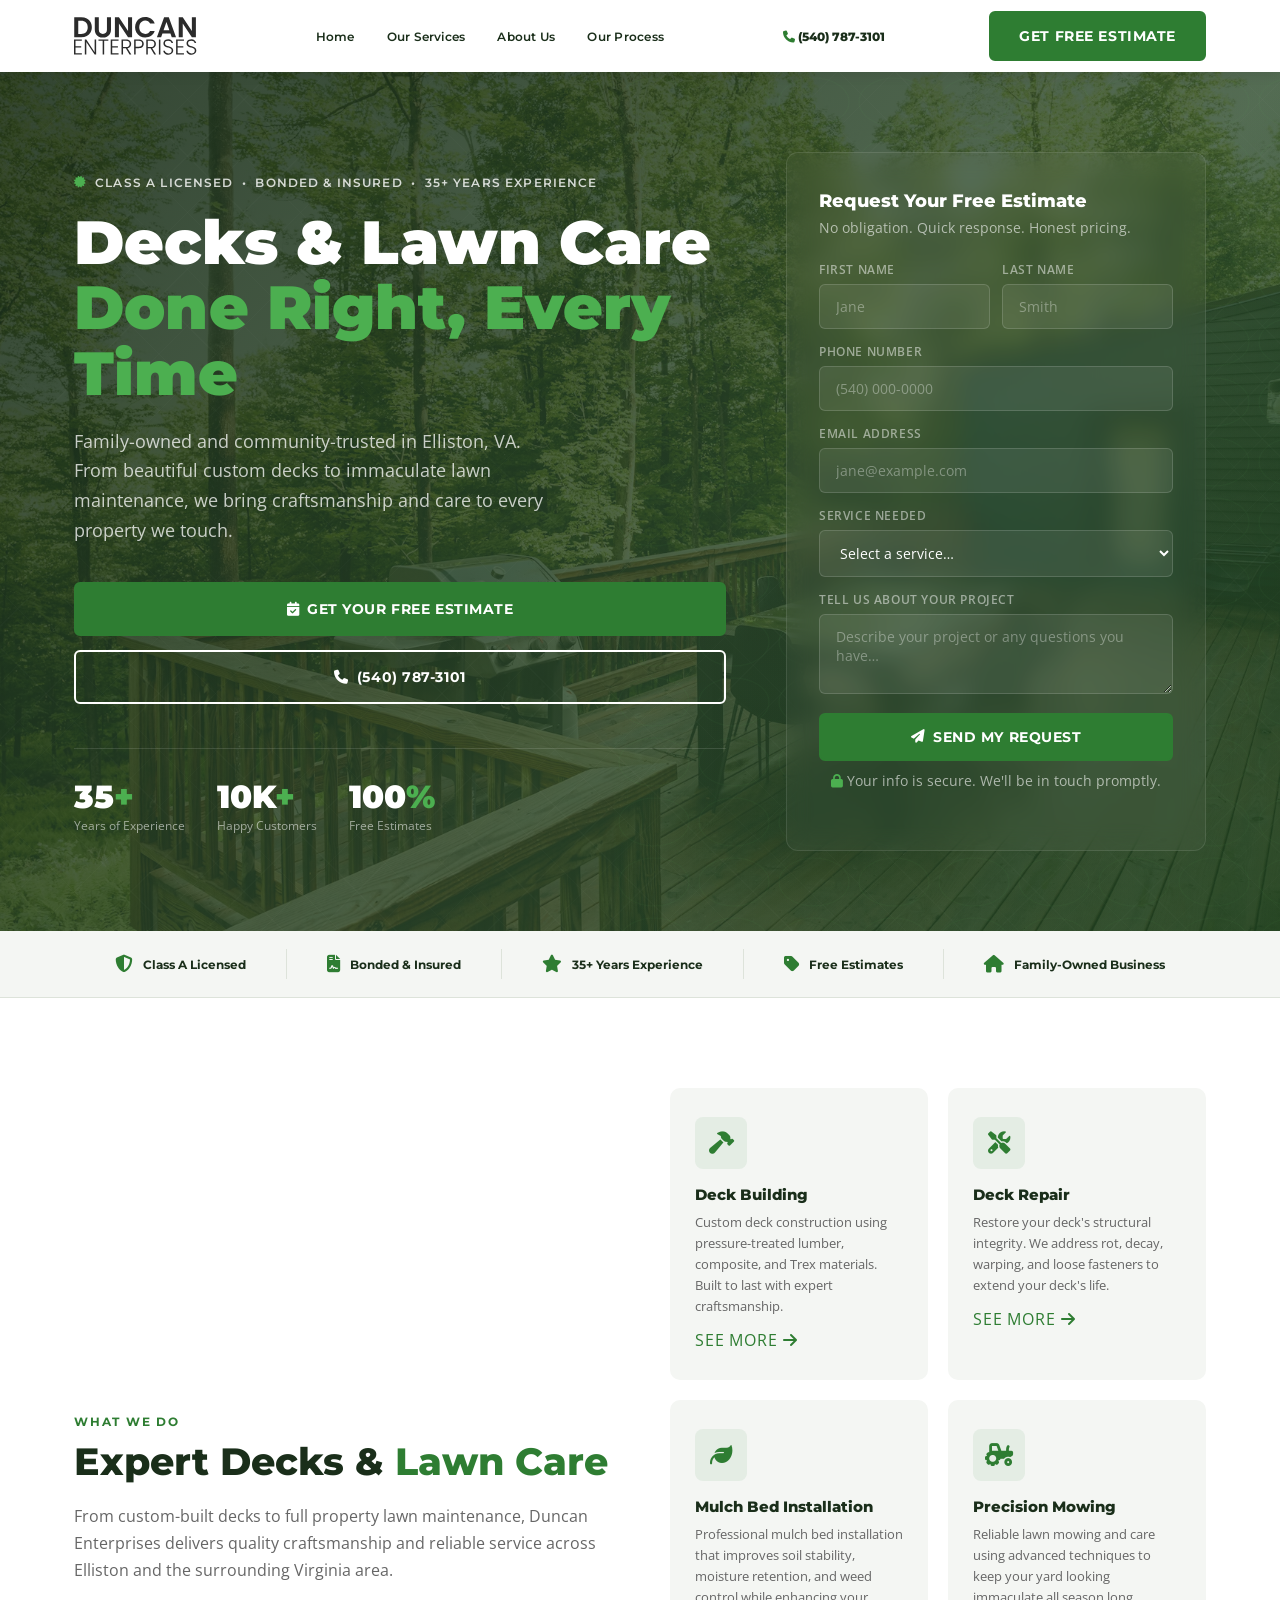
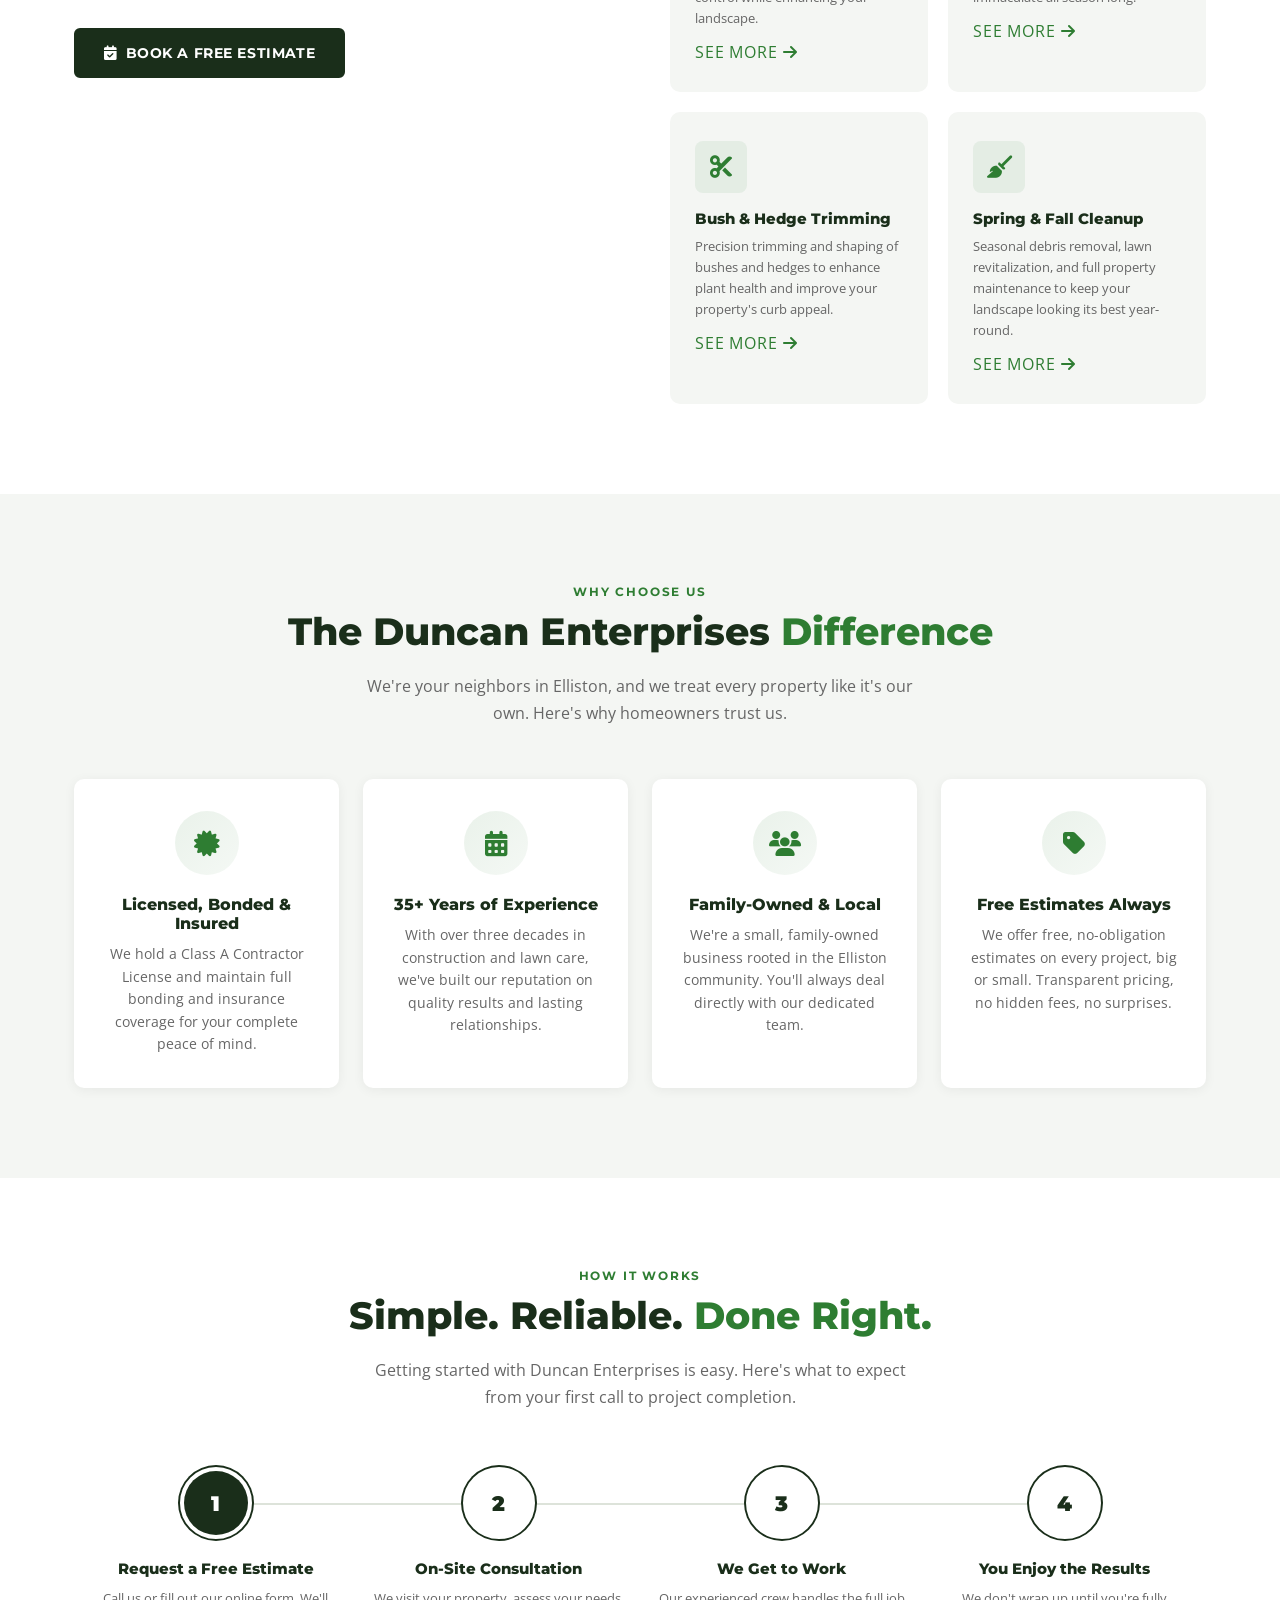
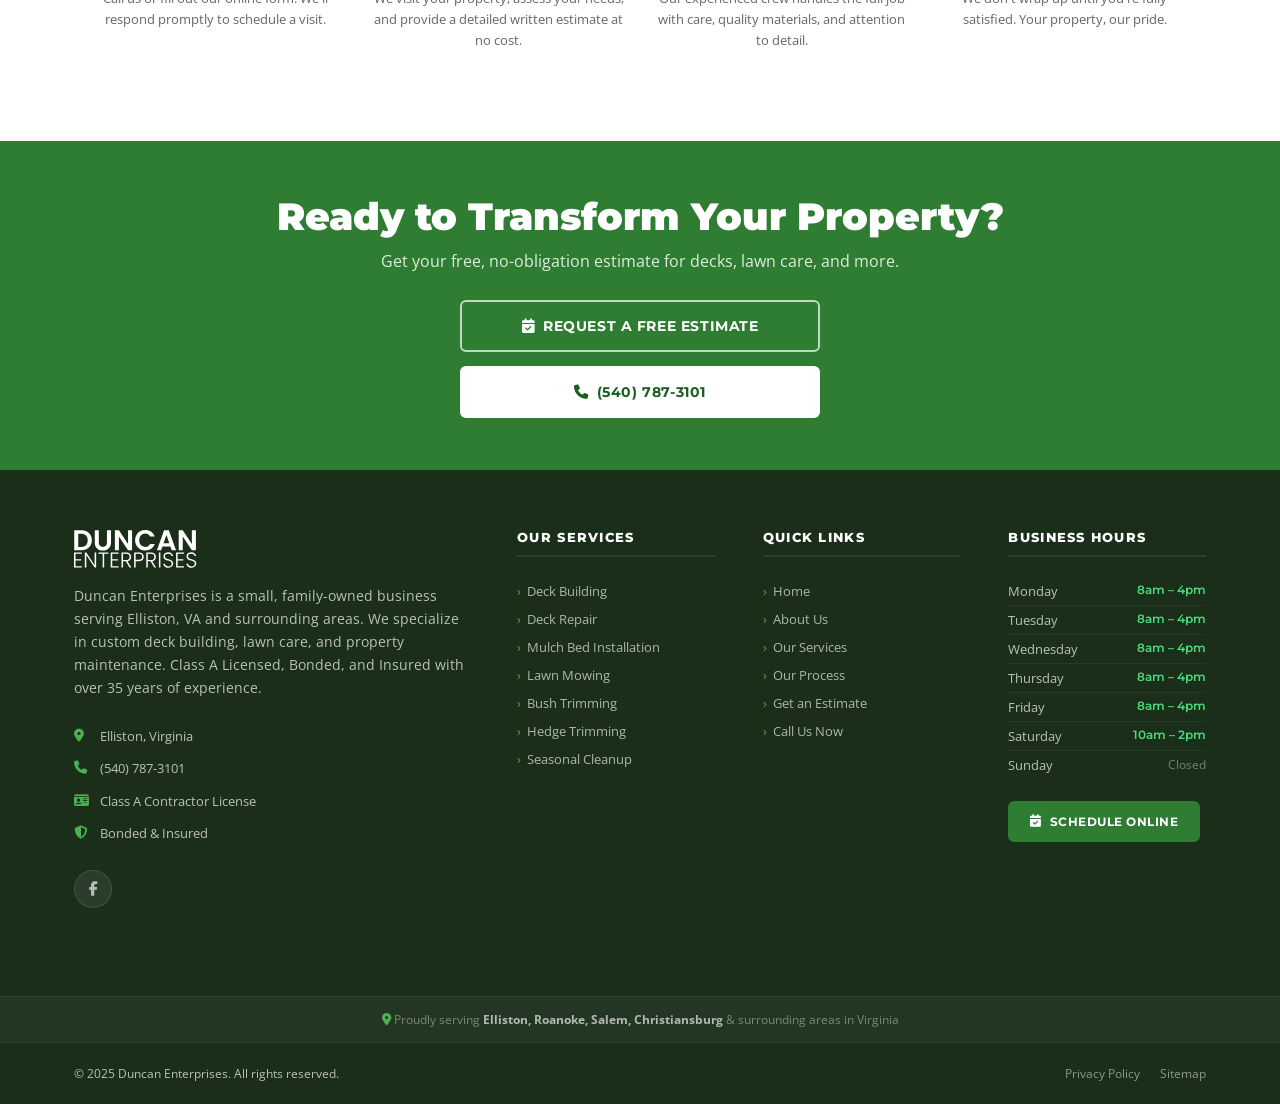
==== index.html @ 8abd6a75 "fileName" ====
<!DOCTYPE html>
<html lang="en">
<head>
  <meta charset="UTF-8" />
  <meta name="viewport" content="width=device-width, initial-scale=1.0" />
  <title>Duncan Enterprises | Decks, Lawn Care & More | Elliston, VA</title>
  <meta name="description" content="Family-owned deck building, lawn care, and property maintenance services in Elliston, VA and surrounding areas. Class A Licensed, Bonded & Insured. 35+ years experience. Free estimates." />

  <!-- Google Fonts -->
  <link rel="preconnect" href="https://fonts.googleapis.com" />
  <link rel="preconnect" href="https://fonts.gstatic.com" crossorigin />
  <link href="https://fonts.googleapis.com/css2?family=Montserrat:wght@400;500;600;700;800;900&family=Open+Sans:wght@400;500;600&display=swap" rel="stylesheet" />

  <!-- Font Awesome -->
  <link rel="stylesheet" href="https://cdnjs.cloudflare.com/ajax/libs/font-awesome/6.5.0/css/all.min.css" />

  <!-- Shared Styles -->
  <link rel="stylesheet" href="styles.css" />
</head>
<body>


<!-- ══════════════════════════════════════════════════
     NAVIGATION
══════════════════════════════════════════════════ -->
<nav class="navbar" role="navigation" aria-label="Main navigation">
  <div class="nav-inner">

    <!-- Logo -->
    <a href="#home" aria-label="Duncan Enterprises Home">
      <img src="Mason Assets/logo.svg" alt="Duncan Enterprises Logo" class="nav-logo" />
    </a>

    <!-- Desktop Links -->
    <ul class="nav-links" role="list">
      <li><a href="#home">Home</a></li>
      <li><a href="#services">Our Services</a></li>
      <li><a href="#about">About Us</a></li>

      <li><a href="#process">Our Process</a></li>
    </ul>

    <!-- Phone -->
    <span class="nav-phone"><i class="fa-solid fa-phone"></i> (540) 787-3101</span>

    <!-- CTA -->
    <div class="nav-cta">
      <a href="#contact" class="btn btn-green">Get Free Estimate</a>
    </div>

    <!-- Hamburger -->
    <button class="hamburger" id="hamburgerBtn" aria-label="Open menu" aria-expanded="false">
      <span></span><span></span><span></span>
    </button>
  </div>
</nav>

<!-- Mobile Menu -->
<div class="mobile-menu" id="mobileMenu" role="dialog" aria-modal="true" aria-label="Mobile navigation">
  <div class="mobile-menu-header">
    <span style="font-family:'Montserrat',sans-serif;font-weight:900;color:#fff;font-size:1.1rem;">Duncan Enterprises</span>
    <button class="mobile-close" id="mobileClose" aria-label="Close menu"><i class="fa-solid fa-xmark"></i></button>
  </div>
  <ul class="mobile-links">
    <li><a href="#home">Home</a></li>
    <li><a href="#services">Our Services</a></li>
    <li><a href="#about">About Us</a></li>
    <li><a href="#process">Our Process</a></li>
  </ul>
  <div class="mobile-cta">
    <a href="tel:+15407873101" class="btn btn-outline" style="justify-content:center;"><i class="fa-solid fa-phone"></i>(540) 787-3101</a>
    <a href="#contact" class="btn btn-green" style="justify-content:center;">Get Free Estimate</a>
  </div>
</div>

<!-- ══════════════════════════════════════════════════
     HERO
══════════════════════════════════════════════════ -->
<section class="hero" id="home" aria-labelledby="hero-heading">
  <div class="hero-bg-pattern"></div>
  <div class="hero-accent"></div>

  <div class="hero-content">
    <!-- Left: Copy -->
    <div>
      <div class="hero-badge">
        <i class="fa-solid fa-certificate"></i>
        Class A Licensed &nbsp;•&nbsp; Bonded &amp; Insured &nbsp;•&nbsp; 35+ Years Experience
      </div>
      <h1 id="hero-heading">
        Decks &amp; Lawn Care
        <span>Done Right, Every Time</span>
      </h1>
      <p class="hero-sub">
        Family-owned and community-trusted in Elliston, VA. From beautiful custom decks to immaculate lawn maintenance, we bring craftsmanship and care to every property we touch.
      </p>
      <div class="hero-btns">
        <a href="#contact" class="btn btn-green" style="font-size:0.88rem;padding:16px 30px;flex:1;justify-content:center;">
          <i class="fa-solid fa-calendar-check"></i>
          Get Your Free Estimate
        </a>
        <a href="tel:+15407873101" class="btn btn-outline" style="font-size:0.88rem;padding:16px 30px;flex:1;justify-content:center;">
          <i class="fa-solid fa-phone"></i>
          (540) 787-3101
        </a>
      </div>
      <div class="hero-stats">
        <div>
          <div class="hero-stat-num">35<span>+</span></div>
          <div class="hero-stat-label">Years of Experience</div>
        </div>
        <div>
          <div class="hero-stat-num">10K<span>+</span></div>
          <div class="hero-stat-label">Happy Customers</div>
        </div>
        <div>
          <div class="hero-stat-num">100<span>%</span></div>
          <div class="hero-stat-label">Free Estimates</div>
        </div>
      </div>
    </div>

    <!-- Right: Quick Contact Form -->
    <div class="hero-card" id="contact">
      <h3>Request Your Free Estimate</h3>
      <p>No obligation. Quick response. Honest pricing.</p>
      <form action="#" method="post" novalidate>
        <div class="form-row">
          <div class="form-group">
            <label for="first-name">First Name</label>
            <input type="text" id="first-name" name="first_name" placeholder="Jane" autocomplete="given-name" required />
          </div>
          <div class="form-group">
            <label for="last-name">Last Name</label>
            <input type="text" id="last-name" name="last_name" placeholder="Smith" autocomplete="family-name" required />
          </div>
        </div>
        <div class="form-group">
          <label for="phone">Phone Number</label>
          <input type="tel" id="phone" name="phone" placeholder="(540) 000-0000" autocomplete="tel" required />
        </div>
        <div class="form-group">
          <label for="email">Email Address</label>
          <input type="email" id="email" name="email" placeholder="jane@example.com" autocomplete="email" />
        </div>
        <div class="form-group">
          <label for="service">Service Needed</label>
          <select id="service" name="service">
            <option value="">Select a service…</option>
            <option>Deck Building</option>
            <option>Deck Repair</option>
            <option>Mulch Bed Installation</option>
            <option>Lawn Mowing</option>
            <option>Bush &amp; Hedge Trimming</option>
            <option>Spring / Fall Cleanup</option>
            <option>Multiple Services</option>
          </select>
        </div>
        <div class="form-group">
          <label for="message">Tell Us About Your Project</label>
          <textarea id="message" name="message" placeholder="Describe your project or any questions you have…"></textarea>
        </div>
        <button type="submit" class="btn btn-green" style="width:100%;justify-content:center;">
          <i class="fa-solid fa-paper-plane"></i>Send My Request
        </button>
        <p class="form-note"><i class="fa-solid fa-lock"></i> Your info is secure. We'll be in touch promptly.</p>
      </form>
    </div>
  </div>
</section>


<!-- ══════════════════════════════════════════════════
     TRUST BAR
══════════════════════════════════════════════════ -->
<div class="trust-bar">
  <div class="container">
    <div class="trust-item"><i class="fa-solid fa-shield-halved"></i> Class A Licensed</div>
    <div class="trust-divider"></div>
    <div class="trust-item"><i class="fa-solid fa-file-contract"></i> Bonded &amp; Insured</div>
    <div class="trust-divider"></div>
    <div class="trust-item"><i class="fa-solid fa-star"></i> 35+ Years Experience</div>
    <div class="trust-divider"></div>
    <div class="trust-item"><i class="fa-solid fa-tag"></i> Free Estimates</div>
    <div class="trust-divider"></div>
    <div class="trust-item"><i class="fa-solid fa-house"></i> Family-Owned Business</div>
  </div>
</div>


<!-- ══════════════════════════════════════════════════
     SERVICES
══════════════════════════════════════════════════ -->
<section class="services" id="services" aria-labelledby="services-heading">
  <div class="container">
    <div>
      <p class="section-label">What We Do</p>
      <h2 class="section-title" id="services-heading">Expert Decks &amp; <span>Lawn Care</span></h2>
      <p class="section-sub">From custom-built decks to full property lawn maintenance, Duncan Enterprises delivers quality craftsmanship and reliable service across Elliston and the surrounding Virginia area.</p>
      <br/><br/>
      <a href="#contact" class="btn btn-navy"><i class="fa-solid fa-calendar-check"></i>Book a Free Estimate</a>
    </div>
    <div class="services-grid" id="decks">

      <div class="service-card">
        <div class="service-icon"><i class="fa-solid fa-hammer"></i></div>
        <h4>Deck Building</h4>
        <p>Custom deck construction using pressure-treated lumber, composite, and Trex materials. Built to last with expert craftsmanship.</p>
        <button class="learn-more" data-modal="modal-deck-building">See More <i class="fa-solid fa-arrow-right"></i></button>
      </div>

      <div class="service-card">
        <div class="service-icon"><i class="fa-solid fa-screwdriver-wrench"></i></div>
        <h4>Deck Repair</h4>
        <p>Restore your deck's structural integrity. We address rot, decay, warping, and loose fasteners to extend your deck's life.</p>
        <button class="learn-more" data-modal="modal-deck-repair">See More <i class="fa-solid fa-arrow-right"></i></button>
      </div>

      <div class="service-card" id="lawn">
        <div class="service-icon"><i class="fa-solid fa-leaf"></i></div>
        <h4>Mulch Bed Installation</h4>
        <p>Professional mulch bed installation that improves soil stability, moisture retention, and weed control while enhancing your landscape.</p>
        <button class="learn-more" data-modal="modal-mulch-bed">See More <i class="fa-solid fa-arrow-right"></i></button>
      </div>

      <div class="service-card">
        <div class="service-icon"><i class="fa-solid fa-tractor"></i></div>
        <h4>Precision Mowing</h4>
        <p>Reliable lawn mowing and care using advanced techniques to keep your yard looking immaculate all season long.</p>
        <button class="learn-more" data-modal="modal-mowing">See More <i class="fa-solid fa-arrow-right"></i></button>
      </div>

      <div class="service-card">
        <div class="service-icon"><i class="fa-solid fa-scissors"></i></div>
        <h4>Bush &amp; Hedge Trimming</h4>
        <p>Precision trimming and shaping of bushes and hedges to enhance plant health and improve your property's curb appeal.</p>
        <button class="learn-more" data-modal="modal-trimming">See More <i class="fa-solid fa-arrow-right"></i></button>
      </div>

      <div class="service-card" id="cleanup">
        <div class="service-icon"><i class="fa-solid fa-broom"></i></div>
        <h4>Spring &amp; Fall Cleanup</h4>
        <p>Seasonal debris removal, lawn revitalization, and full property maintenance to keep your landscape looking its best year-round.</p>
        <button class="learn-more" data-modal="modal-cleanup">See More <i class="fa-solid fa-arrow-right"></i></button>
      </div>

    </div>
  </div>
</section>


<!-- ══════════════════════════════════════════════════
     WHY US
══════════════════════════════════════════════════ -->
<section class="why-us" id="about" aria-labelledby="whyus-heading">
  <div class="container">
    <div class="section-header">
      <p class="section-label">Why Choose Us</p>
      <h2 class="section-title" id="whyus-heading">The Duncan Enterprises <span>Difference</span></h2>
      <p class="section-sub">We're your neighbors in Elliston, and we treat every property like it's our own. Here's why homeowners trust us.</p>
    </div>
    <div class="why-grid">

      <div class="why-card">
        <div class="why-icon"><i class="fa-solid fa-certificate"></i></div>
        <h4>Licensed, Bonded &amp; Insured</h4>
        <p>We hold a Class A Contractor License and maintain full bonding and insurance coverage for your complete peace of mind.</p>
      </div>

      <div class="why-card">
        <div class="why-icon"><i class="fa-solid fa-calendar-days"></i></div>
        <h4>35+ Years of Experience</h4>
        <p>With over three decades in construction and lawn care, we've built our reputation on quality results and lasting relationships.</p>
      </div>

      <div class="why-card">
        <div class="why-icon"><i class="fa-solid fa-users"></i></div>
        <h4>Family-Owned &amp; Local</h4>
        <p>We're a small, family-owned business rooted in the Elliston community. You'll always deal directly with our dedicated team.</p>
      </div>

      <div class="why-card">
        <div class="why-icon"><i class="fa-solid fa-tag"></i></div>
        <h4>Free Estimates Always</h4>
        <p>We offer free, no-obligation estimates on every project, big or small. Transparent pricing, no hidden fees, no surprises.</p>
      </div>

    </div>
  </div>
</section>


<!-- ══════════════════════════════════════════════════
     OUR PROCESS
══════════════════════════════════════════════════ -->
<section class="process" id="process" aria-labelledby="process-heading">
  <div class="container">
    <div class="section-header">
      <p class="section-label">How It Works</p>
      <h2 class="section-title" id="process-heading">Simple. Reliable. <span>Done Right.</span></h2>
      <p class="section-sub" style="margin:0 auto;">Getting started with Duncan Enterprises is easy. Here's what to expect from your first call to project completion.</p>
    </div>
    <div class="process-steps">
      <div class="step">
        <div class="step-num"><span>1</span></div>
        <h4>Request a Free Estimate</h4>
        <p>Call us or fill out our online form. We'll respond promptly to schedule a visit.</p>
      </div>
      <div class="step">
        <div class="step-num"><span>2</span></div>
        <h4>On-Site Consultation</h4>
        <p>We visit your property, assess your needs, and provide a detailed written estimate at no cost.</p>
      </div>
      <div class="step">
        <div class="step-num"><span>3</span></div>
        <h4>We Get to Work</h4>
        <p>Our experienced crew handles the full job with care, quality materials, and attention to detail.</p>
      </div>
      <div class="step">
        <div class="step-num"><span>4</span></div>
        <h4>You Enjoy the Results</h4>
        <p>We don't wrap up until you're fully satisfied. Your property, our pride.</p>
      </div>
    </div>
  </div>
</section>


<!-- ══════════════════════════════════════════════════
     FOOTER
══════════════════════════════════════════════════ -->
<footer>

  <!-- CTA Banner -->
  <div class="footer-cta">
    <div class="container">
      <h2>Ready to Transform Your Property?</h2>
      <p>Get your free, no-obligation estimate for decks, lawn care, and more.</p>
      <div style="display:flex;flex-direction:column;gap:14px;align-items:center;">
        <a href="#contact" class="btn btn-outline" style="font-size:0.9rem;padding:15px 32px;width:360px;justify-content:center;">
          <i class="fa-solid fa-calendar-check"></i>Request a Free Estimate
        </a>
        <a href="tel:+15407873101" class="btn" style="background:#fff;color:var(--green-dark);border-color:#fff;font-size:0.9rem;padding:15px 32px;width:360px;justify-content:center;font-family:'Montserrat',sans-serif;font-weight:700;letter-spacing:0.04em;">
          <i class="fa-solid fa-phone"></i>(540) 787-3101
        </a>
      </div>
    </div>
  </div>

  <!-- Main Footer -->
  <div class="footer-main">
    <div class="container">
      <div class="footer-grid">

        <!-- About Column -->
        <div>
          <img src="Mason Assets/logo.svg" alt="Duncan Enterprises Logo" class="footer-logo" />
          <p class="footer-about">Duncan Enterprises is a small, family-owned business serving Elliston, VA and surrounding areas. We specialize in custom deck building, lawn care, and property maintenance. Class A Licensed, Bonded, and Insured with over 35 years of experience.</p>
          <ul class="footer-contact-list">
            <li><i class="fa-solid fa-location-dot"></i><span>Elliston, Virginia</span></li>
            <li><i class="fa-solid fa-phone"></i><a href="tel:+15407873101">(540) 787-3101</a></li>
            <li><i class="fa-solid fa-id-card"></i><span>Class A Contractor License</span></li>
            <li><i class="fa-solid fa-shield-halved"></i><span>Bonded &amp; Insured</span></li>
          </ul>
          <div class="footer-social" aria-label="Social media links">
            <a href="#" class="social-btn" aria-label="Facebook"><i class="fa-brands fa-facebook-f"></i></a>
          </div>
        </div>

        <!-- Services Column -->
        <div class="footer-col">
          <h5>Our Services</h5>
          <ul class="footer-links">
            <li><a href="#decks">Deck Building</a></li>
            <li><a href="#decks">Deck Repair</a></li>
            <li><a href="#lawn">Mulch Bed Installation</a></li>
            <li><a href="#lawn">Lawn Mowing</a></li>
            <li><a href="#lawn">Bush Trimming</a></li>
            <li><a href="#lawn">Hedge Trimming</a></li>
            <li><a href="#cleanup">Seasonal Cleanup</a></li>
          </ul>
        </div>

        <!-- Quick Links Column -->
        <div class="footer-col">
          <h5>Quick Links</h5>
          <ul class="footer-links">
            <li><a href="#home">Home</a></li>
            <li><a href="#about">About Us</a></li>
            <li><a href="#services">Our Services</a></li>
            <li><a href="#process">Our Process</a></li>
            <li><a href="#contact">Get an Estimate</a></li>
            <li><a href="tel:+15407873101">Call Us Now</a></li>
          </ul>
        </div>

        <!-- Hours Column -->
        <div class="footer-col">
          <h5>Business Hours</h5>
          <div class="footer-hours">
            <div class="day-row"><span>Monday</span><span class="open">8am – 4pm</span></div>
            <div class="day-row"><span>Tuesday</span><span class="open">8am – 4pm</span></div>
            <div class="day-row"><span>Wednesday</span><span class="open">8am – 4pm</span></div>
            <div class="day-row"><span>Thursday</span><span class="open">8am – 4pm</span></div>
            <div class="day-row"><span>Friday</span><span class="open">8am – 4pm</span></div>
            <div class="day-row"><span>Saturday</span><span class="open">10am – 2pm</span></div>
            <div class="day-row"><span>Sunday</span><span class="closed">Closed</span></div>
          </div>
          <br/>
          <a href="#contact" class="btn btn-green" style="font-size:0.78rem;padding:11px 20px;">
            <i class="fa-solid fa-calendar-check"></i>Schedule Online
          </a>
        </div>

      </div>
    </div>
  </div>

  <!-- Service Area -->
  <div class="footer-service-area">
    <i class="fa-solid fa-location-dot"></i>
    Proudly serving <strong style="color:rgba(255,255,255,0.65);">Elliston, Roanoke, Salem, Christiansburg</strong> &amp; surrounding areas in Virginia
  </div>

  <!-- Bottom Bar -->
  <div class="footer-bottom">
    <div class="container">
      <span>&copy; 2025 Duncan Enterprises. All rights reserved.</span>
      <div class="footer-bottom-links">
        <a href="#">Privacy Policy</a>
        <a href="#">Sitemap</a>
      </div>
    </div>
  </div>
</footer>


<!-- ══════════════════════════════════════════════════
     SERVICE MODALS
══════════════════════════════════════════════════ -->

<!-- Modal: Deck Building -->
<div class="service-modal" id="modal-deck-building" role="dialog" aria-modal="true" aria-labelledby="modal-deck-building-title">
  <div class="service-modal-dialog">
    <button class="service-modal-close" aria-label="Close"><i class="fa-solid fa-xmark"></i></button>
    <div class="service-modal-img">
      <img src="Mason Assets/building.webp" alt="Custom deck built by Duncan Enterprises" />
    </div>
    <div class="service-modal-body">
      <p class="section-label">Deck Building</p>
      <h3 id="modal-deck-building-title">Deck Building Service That Adds Function and Style</h3>
      <p>Our deck building company has trained leaders with exhaustive experience in home improvement projects. We work diligently to ensure every deck building development goes seamlessly while accomplishing exquisite results — get a deck that supports furniture, your favorite plants, or even a hot tub.</p>
      <p class="modal-feature-label">Benefits of a New Deck</p>
      <ul class="modal-features">
        <li>🏡 Boost curb appeal and property value</li>
        <li>🎉 Host relaxing outdoor gatherings</li>
        <li>🌿 Enjoy seclusion and natural privacy</li>
        <li>✨ Add personalization and style to your home</li>
      </ul>
      <div class="service-modal-cta">
        <a href="#contact" class="btn btn-green"><i class="fa-solid fa-calendar-check"></i>Get Your Free Estimate</a>
      </div>
    </div>
  </div>
</div>

<!-- Modal: Deck Repair -->
<div class="service-modal" id="modal-deck-repair" role="dialog" aria-modal="true" aria-labelledby="modal-deck-repair-title">
  <div class="service-modal-dialog">
    <button class="service-modal-close" aria-label="Close"><i class="fa-solid fa-xmark"></i></button>
    <div class="service-modal-img">
      <img src="Mason Assets/repair.webp" alt="Deck repair by Duncan Enterprises" />
    </div>
    <div class="service-modal-body">
      <p class="section-label">Deck Repair</p>
      <h3 id="modal-deck-repair-title">Superior Choice for Deck Repair in Elliston</h3>
      <p>Our deck repair company conducts a comprehensive inspection before rolling out a complete and professional repair service. We spot wood rot, loose nails, and cracked or splintered boards — restoring your deck's structural integrity and extending its life.</p>
      <p class="modal-feature-label">Signs You Need Deck Repair</p>
      <ul class="modal-features">
        <li>🔩 Wood rot or loose rails</li>
        <li>🏗 Footings that are heaving or shifting</li>
        <li>💧 Pooling water near posts or footings</li>
        <li>🪵 Warped or sagging floor boards</li>
        <li>⚠️ Cracks or splinters on deck boards</li>
      </ul>
      <div class="service-modal-cta">
        <a href="#contact" class="btn btn-green"><i class="fa-solid fa-calendar-check"></i>Get Your Free Estimate</a>
      </div>
    </div>
  </div>
</div>

<!-- Modal: Mulch Bed Installation -->
<div class="service-modal" id="modal-mulch-bed" role="dialog" aria-modal="true" aria-labelledby="modal-mulch-bed-title">
  <div class="service-modal-dialog">
    <button class="service-modal-close" aria-label="Close"><i class="fa-solid fa-xmark"></i></button>
    <div class="service-modal-img">
      <img src="Mason Assets/mulch.JPG" alt="Professional mulch bed installation" />
    </div>
    <div class="service-modal-body">
      <p class="section-label">Mulch Bed Installation</p>
      <h3 id="modal-mulch-bed-title">Resilient &amp; Sustainable Mulch Bed Installation</h3>
      <p>Mulch beds serve as a protective layer, shielding soil from erosion while improving moisture retention and nutrient absorption. Duncan Enterprises applies precise layering techniques to maintain soil integrity, reduce compaction, and promote healthy plant growth across your landscape.</p>
      <ul class="modal-features">
        <li>🌿 <strong>Moisture Conservation</strong> – Retains water to keep soil hydrated and roots nourished</li>
        <li>🛡️ <strong>Weed Suppression</strong> – Minimizes invasive plant growth and reduces maintenance</li>
        <li>🌱 <strong>Soil Insulation</strong> – Protects roots from extreme weather year-round</li>
        <li>💨 <strong>Erosion Resistance</strong> – Prevents soil displacement from wind or heavy rain</li>
        <li>🏡 <strong>Visual Enhancement</strong> – Adds a clean, uniform look to your outdoor spaces</li>
      </ul>
      <div class="service-modal-cta">
        <a href="#contact" class="btn btn-green"><i class="fa-solid fa-calendar-check"></i>Get Your Free Estimate</a>
      </div>
    </div>
  </div>
</div>

<!-- Modal: Precision Mowing -->
<div class="service-modal" id="modal-mowing" role="dialog" aria-modal="true" aria-labelledby="modal-mowing-title">
  <div class="service-modal-dialog">
    <button class="service-modal-close" aria-label="Close"><i class="fa-solid fa-xmark"></i></button>
    <div class="service-modal-img">
      <img src="Mason Assets/mowing.avif" alt="Professional lawn mowing service" />
    </div>
    <div class="service-modal-body">
      <p class="section-label">Precision Mowing</p>
      <h3 id="modal-mowing-title">Efficient Mowing Solutions for Superior Lawn Care</h3>
      <p>Regular mowing is essential for maintaining a balanced ecosystem, preventing overgrowth, and enhancing soil health. Duncan Enterprises utilizes industry-grade equipment to achieve consistent grass height, promoting even growth and reducing long-term stress on your turf.</p>
      <ul class="modal-features">
        <li>🔧 <strong>Advanced Cutting Technology</strong> – Precision-engineered blades for a uniform finish</li>
        <li>🌾 <strong>Grass Health Enhancement</strong> – Supports root development and reduces disease risks</li>
        <li>📅 <strong>Scheduled Maintenance Plans</strong> – Consistent care for long-term lawn quality</li>
        <li>🔍 <strong>Site-Specific Strategies</strong> – Tailored approaches based on terrain and grass type</li>
      </ul>
      <div class="service-modal-cta">
        <a href="#contact" class="btn btn-green"><i class="fa-solid fa-calendar-check"></i>Get Your Free Estimate</a>
      </div>
    </div>
  </div>
</div>

<!-- Modal: Bush & Hedge Trimming -->
<div class="service-modal" id="modal-trimming" role="dialog" aria-modal="true" aria-labelledby="modal-trimming-title">
  <div class="service-modal-dialog">
    <button class="service-modal-close" aria-label="Close"><i class="fa-solid fa-xmark"></i></button>
    <div class="service-modal-img">
      <img src="Mason Assets/trimming.webp" alt="Professional bush and hedge trimming" />
    </div>
    <div class="service-modal-body">
      <p class="section-label">Bush &amp; Hedge Trimming</p>
      <h3 id="modal-trimming-title">Meticulous Bush &amp; Hedge Trimming</h3>
      <p>Overgrown shrubs and hedges can obstruct walkways, reduce visibility, and diminish your property's curb appeal. Our precise pruning techniques encourage strong regrowth, prevent disease, and improve air circulation — keeping your greenery healthy and your landscape polished all season long.</p>
      <ul class="modal-features">
        <li>✔ <strong>Enhanced Growth &amp; Shape</strong> – Prevents overgrowth while maintaining balanced aesthetics</li>
        <li>✔ <strong>Pest &amp; Disease Prevention</strong> – Reduces risk of infestation and fungal infections</li>
        <li>✔ <strong>Safety &amp; Accessibility</strong> – Clears pathways and removes driveway obstructions</li>
        <li>✔ <strong>Defined Edges</strong> – Creates a clean, symmetrical look for a well-kept appearance</li>
        <li>✔ <strong>Customized Scheduling</strong> – Flexible plans suited for every seasonal need</li>
      </ul>
      <div class="service-modal-cta">
        <a href="#contact" class="btn btn-green"><i class="fa-solid fa-calendar-check"></i>Get Your Free Estimate</a>
      </div>
    </div>
  </div>
</div>

<!-- Modal: Spring & Fall Cleanup -->
<div class="service-modal" id="modal-cleanup" role="dialog" aria-modal="true" aria-labelledby="modal-cleanup-title">
  <div class="service-modal-dialog">
    <button class="service-modal-close" aria-label="Close"><i class="fa-solid fa-xmark"></i></button>
    <div class="service-modal-img">
      <img src="Mason Assets/cleaning.webp" alt="Seasonal lawn cleanup service" />
    </div>
    <div class="service-modal-body">
      <p class="section-label">Spring &amp; Fall Cleanup</p>
      <h3 id="modal-cleanup-title">Comprehensive Seasonal Cleanup for a Thriving Landscape</h3>
      <p>Proper spring and fall cleanup eliminates debris, enhances soil health, and promotes healthy turf growth. Duncan Enterprises provides thorough cleanup services — including leaf removal, aeration, and dethatching — to keep your outdoor spaces in peak condition year-round.</p>
      <ul class="modal-features">
        <li>🏡 <strong>Comprehensive Debris Removal</strong> – Clearing leaves, branches, and organic waste</li>
        <li>🌱 <strong>Lawn Aeration &amp; Dethatching</strong> – Enhancing soil oxygen levels for healthier roots</li>
        <li>💦 <strong>Drainage Optimization</strong> – Preventing water accumulation and promoting proper runoff</li>
        <li>🛠 <strong>Landscape Restoration</strong> – Addressing seasonal damage for a rejuvenated appearance</li>
        <li>🍂 <strong>Eco-Friendly Waste Disposal</strong> – Responsible removal and recycling of yard waste</li>
      </ul>
      <div class="service-modal-cta">
        <a href="#contact" class="btn btn-green"><i class="fa-solid fa-calendar-check"></i>Get Your Free Estimate</a>
      </div>
    </div>
  </div>
</div>


<!-- ══════════════════════════════════════════════════
     JAVASCRIPT
══════════════════════════════════════════════════ -->
<script>
  document.addEventListener('DOMContentLoaded', () => {

    // Mobile menu toggle
    const hamburger = document.getElementById('hamburgerBtn');
    const mobileMenu = document.getElementById('mobileMenu');
    const mobileClose = document.getElementById('mobileClose');

    hamburger.addEventListener('click', () => {
      mobileMenu.classList.add('open');
      hamburger.setAttribute('aria-expanded', 'true');
      document.body.style.overflow = 'hidden';
    });

    function closeMobileMenu() {
      mobileMenu.classList.remove('open');
      hamburger.setAttribute('aria-expanded', 'false');
      document.body.style.overflow = '';
    }

    mobileClose.addEventListener('click', closeMobileMenu);
    mobileMenu.querySelectorAll('a').forEach(link => link.addEventListener('click', closeMobileMenu));
    document.addEventListener('keydown', e => {
      if (e.key === 'Escape') {
        closeMobileMenu();
        document.querySelectorAll('.service-modal.is-open').forEach(m => {
          m.classList.remove('is-open');
          document.body.style.overflow = '';
        });
      }
    });

    // Sticky nav shadow
    const navbar = document.querySelector('.navbar');
    window.addEventListener('scroll', () => {
      navbar.style.boxShadow = window.scrollY > 10
        ? '0 4px 20px rgba(0,0,0,0.15)'
        : '0 2px 12px rgba(0,0,0,0.10)';
    });

    // CTA buttons scroll to contact form
    const heroCard = document.getElementById('contact');
    document.querySelectorAll('a.btn[href="#contact"]').forEach(btn => {
      btn.addEventListener('click', e => {
        e.preventDefault();
        window.scrollTo({ top: 0, behavior: 'smooth' });
        setTimeout(() => {
          heroCard.style.boxShadow = '0 0 0 3px rgba(76,175,80,0.6)';
          heroCard.style.borderColor = 'rgba(76,175,80,0.8)';
          setTimeout(() => {
            heroCard.style.boxShadow = '';
            heroCard.style.borderColor = '';
          }, 1400);
        }, 500);
      });
    });

    // Scroll Animations
    if (!window.matchMedia('(prefers-reduced-motion: reduce)').matches) {

      const groups = [
        ['.trust-item',                                                     '',           80],
        ['.services .section-label',                                        '',            0],
        ['.services .section-title',                                        '',           80],
        ['.services .section-sub',                                          '',          160],
        ['.services .btn-navy',                                             '',          220],
        ['.service-card',                                                   'from-scale', 90],
        ['.why-us .section-label, .why-us .section-title, .why-us .section-sub', '',     80],
        ['.why-card',                                                       'from-scale', 90],
        ['.process .section-label, .process .section-title, .process .section-sub', '', 80],
        ['.step',                                                           '',          110],
        ['.footer-cta h2',                                                  '',            0],
        ['.footer-cta p',                                                   '',           80],
        ['.footer-cta > .container > div',                                  '',          140],
        ['.footer-col h5, .footer-col ul, .footer-hours',                   '',          100],
      ];

      groups.forEach(([sel, extraCls, staggerMs, baseDelay = 0]) => {
        document.querySelectorAll(sel).forEach((el, i) => {
          el.classList.add('anim-hidden');
          if (extraCls) el.classList.add(extraCls);
          el.style.transitionDelay = (baseDelay + i * staggerMs) + 'ms';
        });
      });

      const io = new IntersectionObserver((entries) => {
        entries.forEach(entry => {
          if (!entry.isIntersecting) return;
          entry.target.classList.add('anim-visible');
          io.unobserve(entry.target);
        });
      }, { threshold: 0.15, rootMargin: '0px 0px -120px 0px' });

      document.querySelectorAll('.anim-hidden').forEach(el => io.observe(el));


      // Service modals
    document.querySelectorAll('[data-modal]').forEach(trigger => {
      trigger.addEventListener('click', () => {
        const modal = document.getElementById(trigger.dataset.modal);
        if (!modal) return;
        modal.classList.add('is-open');
        document.body.style.overflow = 'hidden';
        modal.querySelector('.service-modal-close').focus();
      });
    });

    document.querySelectorAll('.service-modal').forEach(modal => {
      modal.querySelector('.service-modal-close').addEventListener('click', () => {
        modal.classList.remove('is-open');
        document.body.style.overflow = '';
      });
      modal.addEventListener('click', e => {
        if (e.target === modal) {
          modal.classList.remove('is-open');
          document.body.style.overflow = '';
        }
      });
      modal.querySelectorAll('a[href="#contact"]').forEach(link => {
        link.addEventListener('click', () => {
          modal.classList.remove('is-open');
          document.body.style.overflow = '';
        });
      });
    });

    // Step-num fill animation
      const stepNums = document.querySelectorAll('.step-num');
      const stepIo = new IntersectionObserver((entries) => {
        entries.forEach(entry => {
          if (!entry.isIntersecting) return;
          const idx = Array.from(stepNums).indexOf(entry.target);
          setTimeout(() => entry.target.classList.add('step-filled'), idx * 3500);
          stepIo.unobserve(entry.target);
        });
      }, { threshold: 0.5, rootMargin: '0px 0px -100px 0px' });
      stepNums.forEach(el => stepIo.observe(el));
    }

  });
</script>

</body>
</html>
---- styles.css ----
/* ═══════════════════════════════════════════════════════════════
   styles.css — Shared base styles for all pages
   (reset, CSS variables, navigation, footer, utilities, animations)
   ═══════════════════════════════════════════════════════════════ */

/* ─── CSS Variables ─────────────────────────────────────────── */
:root {
  --green:      #2e7d32;
  --green-dark: #1b5e20;
  --green-light:#4caf50;
  --navy:       #1a2e1a;
  --navy-mid:   #243524;
  --gold:       #f9a825;
  --gray-bg:    #f4f6f3;
  --gray-mid:   #dde3da;
  --gray-text:  #666;
  --white:      #ffffff;
  --radius:     6px;
  --shadow:     0 4px 24px rgba(0,0,0,0.10);
  --transition: all 0.25s ease;
}

/* ─── Reset & Base ────────────────────────────────────────────── */
*, *::before, *::after { box-sizing: border-box; margin: 0; padding: 0; }
html { scroll-behavior: smooth; }
body {
  font-family: 'Open Sans', sans-serif;
  color: #1a1a1a;
  background: #fff;
  overflow-x: hidden;
}
img { max-width: 100%; display: block; }
a { text-decoration: none; color: inherit; }

/* ─── Utilities ──────────────────────────────────────────────── */
.container        { max-width: 1180px; margin: 0 auto; padding: 0 24px; }
.container--wide  { max-width: 1180px; margin: 0 auto; padding: 0 24px; }
.container--narrow{ max-width: 960px;  margin: 0 auto; padding: 0 24px; }

.btn {
  display: inline-flex; align-items: center; gap: 8px;
  padding: 14px 28px; border-radius: var(--radius);
  font-family: 'Montserrat', sans-serif; font-weight: 700;
  font-size: 0.9rem; letter-spacing: 0.04em; text-transform: uppercase;
  cursor: pointer; transition: var(--transition); border: 2px solid transparent; white-space: nowrap;
}
.btn-green { background: var(--green); color: #fff; border-color: var(--green); }
.btn-green:hover { background: var(--green-dark); border-color: var(--green-dark); transform: translateY(-2px); box-shadow: 0 6px 20px rgba(46,125,50,0.35); }
.btn-outline { background: transparent; color: #fff; border-color: #fff; }
.btn-outline:hover { background: #fff; color: var(--navy); transform: translateY(-2px); }
.btn-navy { background: var(--navy); color: #fff; border-color: var(--navy); }
.btn-navy:hover { background: var(--navy-mid); transform: translateY(-2px); box-shadow: var(--shadow); }
.btn-outline-navy { background: transparent; color: var(--navy); border-color: var(--navy); }
.btn-outline-navy:hover { background: var(--navy); color: #fff; }

.section-label {
  font-family: 'Montserrat', sans-serif; font-weight: 700;
  font-size: 0.75rem; letter-spacing: 0.15em; text-transform: uppercase;
  color: var(--green); margin-bottom: 10px;
}
.section-title {
  font-family: 'Montserrat', sans-serif; font-weight: 800;
  font-size: clamp(1.6rem, 3vw, 2.4rem); line-height: 1.2; color: var(--navy);
  margin-bottom: 18px;
}
.section-title span { color: var(--green); }
.section-sub { color: var(--gray-text); font-size: 1rem; line-height: 1.7; max-width: 560px; }

/* ─── Navigation ───────────────────────────────────────────────── */
.navbar {
  background: #fff;
  position: sticky; top: 0; z-index: 1000;
  box-shadow: 0 2px 12px rgba(0,0,0,0.10);
}
.nav-inner {
  display: flex; align-items: center; justify-content: space-between;
  padding: 0 24px; max-width: 1180px; margin: 0 auto; height: 72px;
}
.nav-logo {
  display: flex; align-items: center; gap: 10px;
  font-family: 'Montserrat', sans-serif; font-weight: 900;
  font-size: 1.1rem; color: var(--navy); line-height: 1;
}
.nav-logo .logo-icon {
  width: 34px; height: 34px; background: var(--green);
  border-radius: 4px; display: flex; align-items: center; justify-content: center;
  color: #fff; font-size: 1rem;
}
.nav-logo span.sub {
  display: block; font-size: 0.55rem; font-weight: 600;
  color: var(--gray-text); letter-spacing: 0.1em; text-transform: uppercase;
}

.nav-links { display: flex; align-items: center; gap: 4px; list-style: none; }
.nav-links > li { position: relative; }
.nav-links > li > a {
  display: flex; align-items: center; gap: 4px;
  padding: 10px 14px; border-radius: var(--radius);
  font-family: 'Montserrat', sans-serif; font-weight: 600;
  font-size: 12px; color: var(--navy);
  transition: var(--transition); letter-spacing: 0.02em;
}
.nav-links > li > a:hover { color: var(--green); background: #f0f6f0; }
.nav-links > li > a i { font-size: 0.65rem; transition: transform 0.2s; }
.nav-links > li:hover > a i { transform: rotate(180deg); }

.dropdown {
  position: absolute; top: calc(100% + 4px); left: 50%; transform: translateX(-50%);
  background: #fff; border-radius: var(--radius);
  box-shadow: 0 8px 32px rgba(0,0,0,0.14);
  min-width: 220px; opacity: 0; visibility: hidden;
  transition: all 0.2s ease; pointer-events: none;
  border-top: 3px solid var(--green);
}
.nav-links > li:hover .dropdown { opacity: 1; visibility: visible; pointer-events: all; transform: translateX(-50%) translateY(0); }
.dropdown a {
  display: flex; align-items: center; gap: 10px;
  padding: 12px 18px; font-family: 'Montserrat', sans-serif;
  font-size: 0.82rem; font-weight: 600; color: var(--navy);
  transition: var(--transition);
}
.dropdown a:hover { background: #f0f6f0; color: var(--green); padding-left: 24px; }
.dropdown a i { color: var(--green); width: 16px; text-align: center; }
.dropdown li:not(:last-child) a { border-bottom: 1px solid var(--gray-mid); }

.nav-cta { display: flex; align-items: center; gap: 10px; }
.nav-phone { font-family: 'Montserrat', sans-serif; font-weight: 800; font-size: 0.75rem; color: var(--navy); }
.nav-phone i { color: var(--green); }

.hamburger {
  display: none; flex-direction: column; gap: 5px;
  background: none; border: none; cursor: pointer; padding: 4px;
}
.hamburger span { width: 26px; height: 2.5px; background: var(--navy); border-radius: 2px; transition: var(--transition); }

/* ─── Mobile Menu ──────────────────────────────────────────────── */
.mobile-menu {
  display: none; position: fixed; inset: 0; z-index: 2000;
  background: var(--navy); overflow-y: auto; padding: 24px;
}
.mobile-menu.open { display: block; }
.mobile-menu-header { display: flex; justify-content: space-between; align-items: center; margin-bottom: 32px; }
.mobile-close { background: none; border: none; color: #fff; font-size: 1.5rem; cursor: pointer; }
.mobile-links { list-style: none; }
.mobile-links > li { border-bottom: 1px solid rgba(255,255,255,0.08); }
.mobile-links > li > a {
  display: flex; align-items: center; justify-content: space-between;
  padding: 16px 0; color: #fff; font-family: 'Montserrat', sans-serif;
  font-weight: 700; font-size: 1rem;
}
.mobile-sub { padding-left: 16px; }
.mobile-sub a {
  display: flex; align-items: center; gap: 10px;
  padding: 12px 0; color: rgba(255,255,255,0.65);
  font-family: 'Montserrat', sans-serif; font-weight: 600; font-size: 0.9rem;
}
.mobile-sub a i { color: var(--green-light); width: 16px; }
.mobile-cta { margin-top: 28px; display: flex; flex-direction: column; gap: 12px; }

/* ─── Hero Section ─────────────────────────────────────────────── */
.hero {
  position: relative;
  min-height: 88vh;
  display: flex; align-items: center;
  overflow: hidden;
  background:
    linear-gradient(135deg, rgba(26,46,26,0.88) 0%, rgba(45,74,45,0.80) 60%, rgba(30,58,30,0.88) 100%),
    url("Mason Assets/photo-1716904519810-349244919824.avif") center/cover no-repeat;
}
.hero-bg-pattern {
  position: absolute; inset: 0;
  background-image:
    repeating-linear-gradient(45deg, rgba(255,255,255,0.015) 0px, rgba(255,255,255,0.015) 1px, transparent 1px, transparent 40px),
    repeating-linear-gradient(-45deg, rgba(255,255,255,0.015) 0px, rgba(255,255,255,0.015) 1px, transparent 1px, transparent 40px);
}
.hero-accent {
  position: absolute; right: 0; top: 0; bottom: 0; width: 52%;
  background:
    linear-gradient(135deg, transparent 40%, rgba(46,125,50,0.12) 100%),
    url("data:image/svg+xml,%3Csvg width='80' height='60' viewBox='0 0 80 60' xmlns='http://www.w3.org/2000/svg'%3E%3Cellipse cx='40' cy='30' rx='35' ry='24' fill='none' stroke='rgba(76,175,80,0.05)' stroke-width='1'/%3E%3C/svg%3E") repeat;
  pointer-events: none;
}
.hero-content {
  position: relative; z-index: 2;
  max-width: 1180px; margin: 0 auto; padding: 80px 24px;
  display: grid; grid-template-columns: 1fr 420px; gap: 60px; align-items: center;
}
.hero-badge {
  display: inline-flex; align-items: center; gap: 8px;
  margin-bottom: 20px;
  font-family: 'Montserrat', sans-serif; font-size: 0.72rem;
  font-weight: 600; color: rgba(255,255,255,0.8); letter-spacing: 0.1em; text-transform: uppercase;
}
.hero-badge i { color: var(--green-light); }
.hero h1 {
  font-family: 'Montserrat', sans-serif; font-weight: 900;
  font-size: clamp(2.2rem, 5vw, 3.8rem); line-height: 1.08;
  color: #fff; margin-bottom: 20px;
}
.hero h1 span { color: var(--green-light); display: block; }
.hero-sub {
  font-size: 1.1rem; color: rgba(255,255,255,0.75);
  line-height: 1.7; margin-bottom: 36px; max-width: 480px;
}
.hero-btns { display: flex; flex-direction: column; gap: 14px; margin-bottom: 44px; }
.hero-stats {
  display: flex; gap: 32px; padding-top: 32px;
  border-top: 1px solid rgba(255,255,255,0.12);
}
.hero-stat-num {
  font-family: 'Montserrat', sans-serif; font-weight: 900;
  font-size: 2rem; color: #fff; line-height: 1;
}
.hero-stat-num span { color: var(--green-light); }
.hero-stat-label { font-size: 0.78rem; color: rgba(255,255,255,0.55); margin-top: 4px; }

/* Hero Card */
.hero-card {
  background: rgba(255,255,255,0.04);
  border: 1px solid rgba(255,255,255,0.1);
  backdrop-filter: blur(12px);
  border-radius: 12px; padding: 36px 32px;
  transition: box-shadow 0.3s ease, border-color 0.3s ease;
}
.hero-card h3 {
  font-family: 'Montserrat', sans-serif; font-weight: 800;
  color: #fff; font-size: 1.15rem; margin-bottom: 6px;
}
.hero-card p { color: rgba(255,255,255,0.6); font-size: 0.85rem; margin-bottom: 24px; }
.form-group { margin-bottom: 14px; }
.form-group label {
  display: block; font-size: 0.75rem; font-weight: 600;
  color: rgba(255,255,255,0.5); margin-bottom: 6px; letter-spacing: 0.05em; text-transform: uppercase;
}
.form-group input, .form-group select, .form-group textarea {
  width: 100%; padding: 12px 16px; border-radius: var(--radius);
  border: 1px solid rgba(255,255,255,0.15); background: rgba(255,255,255,0.07);
  color: #fff; font-size: 0.9rem; font-family: 'Open Sans', sans-serif;
  transition: var(--transition); outline: none;
}
.form-group textarea { resize: vertical; min-height: 80px; }
.form-group input::placeholder, .form-group textarea::placeholder { color: rgba(255,255,255,0.35); }
.form-group select option { background: var(--navy); }
.form-group input:focus, .form-group select:focus, .form-group textarea:focus {
  border-color: var(--green-light); background: rgba(255,255,255,0.1);
}
.form-row { display: grid; grid-template-columns: 1fr 1fr; gap: 12px; }
.hero-card .btn { width: 100%; justify-content: center; font-size: 0.85rem; padding: 14px; }
.form-note { font-size: 0.72rem; color: rgba(255,255,255,0.4); text-align: center; margin-top: 10px; }
.form-note i { color: var(--green-light); }

/* ─── Trust Bar ──────────────────────────────────────────────── */
.trust-bar {
  background: var(--gray-bg);
  border-bottom: 1px solid var(--gray-mid);
  padding: 18px 0;
}
.trust-bar .container {
  display: flex; align-items: center; justify-content: center;
  gap: 40px; flex-wrap: wrap;
}
.trust-item {
  display: flex; align-items: center; gap: 10px;
  font-family: 'Montserrat', sans-serif; font-weight: 700;
  font-size: 0.78rem; color: var(--navy);
}
.trust-item i { color: var(--green); font-size: 1.1rem; }
.trust-divider { width: 1px; height: 30px; background: var(--gray-mid); }

/* ─── Services Section ────────────────────────────────────────── */
.services { padding: 90px 0; background: #fff; }
.services .container { display: grid; grid-template-columns: 1fr 1fr; gap: 60px; align-items: center; }
.services-grid { display: grid; grid-template-columns: 1fr 1fr; gap: 20px; }
.service-card {
  background: var(--gray-bg); border-radius: 10px; padding: 28px 24px;
  border: 1px solid transparent; transition: var(--transition);
  position: relative; overflow: hidden;
}
.service-card::before {
  content: ''; position: absolute; bottom: 0; left: 0; right: 0; height: 3px;
  background: var(--green); transform: scaleX(0); transform-origin: left;
  transition: transform 0.3s ease;
}
.service-card:hover { border-color: rgba(46,125,50,0.2); transform: translateY(-4px); box-shadow: var(--shadow); }
.service-card:hover::before { transform: scaleX(1); }
.service-icon {
  width: 52px; height: 52px; background: rgba(46,125,50,0.08);
  border-radius: 8px; display: flex; align-items: center; justify-content: center;
  color: var(--green); font-size: 1.4rem; margin-bottom: 16px;
  transition: var(--transition);
}
.service-card:hover .service-icon { background: var(--green); color: #fff; }
.service-card h4 {
  font-family: 'Montserrat', sans-serif; font-weight: 800;
  font-size: 0.95rem; color: var(--navy); margin-bottom: 8px;
}
.service-card p { font-size: 0.82rem; color: var(--gray-text); line-height: 1.6; }
.service-card .learn-more {
  display: inline-flex; align-items: center; gap: 6px; margin-top: 12px;
  font-family: 'Montserrat', sans-serif; font-weight: 700; font-size: 0.75rem;
  color: var(--green); letter-spacing: 0.05em; text-transform: uppercase;
  transition: gap 0.2s;
}
.service-card:hover .learn-more { gap: 10px; }

/* ─── Why Us Section ─────────────────────────────────────────── */
.why-us { padding: 90px 0; background: var(--gray-bg); }
.why-us .section-header { text-align: center; margin-bottom: 52px; }
.why-us .section-header .section-sub { margin: 0 auto; }
.why-grid { display: grid; grid-template-columns: repeat(4, 1fr); gap: 24px; }
.why-card {
  background: #fff; border-radius: 10px; padding: 32px 24px;
  text-align: center; box-shadow: 0 2px 12px rgba(0,0,0,0.06);
  transition: var(--transition);
}
.why-card:hover { transform: translateY(-6px); box-shadow: var(--shadow); }
.why-icon {
  width: 64px; height: 64px; margin: 0 auto 20px;
  background: linear-gradient(135deg, rgba(46,125,50,0.1), rgba(46,125,50,0.05));
  border-radius: 50%; display: flex; align-items: center; justify-content: center;
  color: var(--green); font-size: 1.6rem;
}
.why-card h4 {
  font-family: 'Montserrat', sans-serif; font-weight: 800;
  font-size: 1rem; color: var(--navy); margin-bottom: 10px;
}
.why-card p { font-size: 0.85rem; color: var(--gray-text); line-height: 1.65; }

/* ─── Process Section ────────────────────────────────────────── */
.process { padding: 90px 0; background: #fff; }
.process .section-header { text-align: center; margin-bottom: 56px; }
.process-steps { display: grid; grid-template-columns: repeat(4, 1fr); gap: 0; position: relative; }
.process-steps::before {
  content: ''; position: absolute;
  top: 36px; left: calc(12.5% + 18px); right: calc(12.5% + 18px);
  height: 2px; background: var(--gray-mid); z-index: 0;
}
.step { text-align: center; position: relative; padding: 0 16px; }
.step-num {
  width: 72px; height: 72px; border-radius: 50%;
  background: #fff; display: flex; align-items: center;
  justify-content: center; margin: 0 auto 20px; position: relative; z-index: 1;
  font-family: 'Montserrat', sans-serif; font-weight: 900; font-size: 1.3rem;
  border: 4px solid #fff; box-shadow: 0 0 0 2px var(--navy);
  overflow: hidden; transition: box-shadow 0.25s ease;
}
.step-num::before {
  content: ''; position: absolute; inset: 0;
  background: var(--navy);
  transform: scaleX(0); transform-origin: left center;
  transition: transform 3.5s cubic-bezier(0.22, 1, 0.36, 1), background 0.4s ease;
  z-index: 0;
}
.step-num span {
  position: relative; z-index: 1;
  color: var(--navy);
  transition: color 0.2s ease 2.1s;
}
.step-num.step-filled::before { transform: scaleX(1); }
.step-num.step-filled span    { color: #fff; }
.step:hover .step-num         { box-shadow: 0 0 0 2px var(--green); }
.step:hover .step-num::before { background: var(--green); }
.step h4 {
  font-family: 'Montserrat', sans-serif; font-weight: 800;
  font-size: 0.95rem; color: var(--navy); margin-bottom: 10px;
}
.step p { font-size: 0.82rem; color: var(--gray-text); line-height: 1.6; }

/* ─── Footer ────────────────────────────────────────────────────── */
footer { background: var(--navy); color: rgba(255,255,255,0.7); }

.footer-cta { background: var(--green); padding: 52px 0; text-align: center; }
.footer-cta h2 {
  font-family: 'Montserrat', sans-serif; font-weight: 900;
  font-size: clamp(1.6rem, 3vw, 2.4rem); color: #fff; margin-bottom: 10px;
}
.footer-cta p { color: rgba(255,255,255,0.85); margin-bottom: 28px; font-size: 1rem; }
.footer-cta .btn-outline { border-color: rgba(255,255,255,0.7); }

.footer-main { padding: 60px 0 40px; }
.footer-grid { display: grid; grid-template-columns: 2fr 1fr 1fr 1fr; gap: 48px; margin-bottom: 48px; }

.footer-logo {
  display: flex; align-items: center; gap: 12px;
  font-family: 'Montserrat', sans-serif; font-weight: 900;
  font-size: 1.2rem; color: #fff; margin-bottom: 16px;
  filter: brightness(0) invert(1);
}
.footer-logo .logo-icon {
  width: 38px; height: 38px; background: var(--green);
  border-radius: 4px; display: flex; align-items: center; justify-content: center; color: #fff;
}
.footer-about { font-size: 0.85rem; line-height: 1.7; margin-bottom: 20px; }

.footer-contact-list { list-style: none; font-size: 0.83rem; }
.footer-contact-list li { display: flex; gap: 10px; padding: 7px 0; line-height: 1.4; }
.footer-contact-list i { color: var(--green-light); width: 16px; margin-top: 2px; flex-shrink: 0; }
.footer-contact-list a { color: inherit; transition: color 0.2s; }
.footer-contact-list a:hover { color: #fff; }

.footer-col h5 {
  font-family: 'Montserrat', sans-serif; font-weight: 800;
  font-size: 0.8rem; color: #fff; letter-spacing: 0.1em;
  text-transform: uppercase; margin-bottom: 20px;
  padding-bottom: 10px; border-bottom: 2px solid rgba(255,255,255,0.08);
}
.footer-links { list-style: none; font-size: 0.83rem; }
.footer-links li { padding: 5px 0; }
.footer-links a { color: rgba(255,255,255,0.65); transition: var(--transition); display: flex; align-items: center; gap: 6px; }
.footer-links a::before { content: '›'; color: var(--green-light); }
.footer-links a:hover { color: #fff; padding-left: 4px; }

.footer-hours { font-size: 0.83rem; }
.footer-hours .day-row { display: flex; justify-content: space-between; padding: 5px 0; border-bottom: 1px solid rgba(255,255,255,0.06); }
.footer-hours .day-row:last-child { border-bottom: none; }
.footer-hours .open { color: #4cd97b; font-weight: 600; font-family: 'Montserrat', sans-serif; font-size: 0.75rem; }
.footer-hours .closed { color: rgba(255,255,255,0.4); font-size: 0.75rem; }

/* Awards / Badges */
.footer-badges { border-top: 1px solid rgba(255,255,255,0.08); padding-top: 40px; margin-bottom: 40px; }
.footer-badges h5 {
  font-family: 'Montserrat', sans-serif; font-weight: 800;
  font-size: 0.75rem; color: rgba(255,255,255,0.4); letter-spacing: 0.15em;
  text-transform: uppercase; text-align: center; margin-bottom: 24px;
}
.badges-grid {
  display: flex; align-items: stretch; justify-content: center;
  gap: 28px; flex-wrap: wrap;
}
.badge-item {
  background: rgba(255,255,255,0.05); border: 1px solid rgba(255,255,255,0.1);
  border-radius: 8px; padding: 14px 20px; text-align: center;
  transition: var(--transition);
  display: flex; flex-direction: column; align-items: center; justify-content: center;
  min-height: 100px;
}
.badge-item:hover { background: rgba(255,255,255,0.09); transform: translateY(-2px); }
.badge-item i { font-size: 1.6rem; color: var(--gold); display: block; margin-bottom: 6px; }
.badge-item span {
  font-family: 'Montserrat', sans-serif; font-weight: 700;
  font-size: 0.68rem; color: rgba(255,255,255,0.7);
  display: block; text-align: center; max-width: 80px; line-height: 1.3;
}

.footer-social { display: flex; gap: 12px; margin-top: 20px; }
.social-btn {
  width: 38px; height: 38px; border-radius: 50%;
  background: rgba(255,255,255,0.07); border: 1px solid rgba(255,255,255,0.12);
  display: flex; align-items: center; justify-content: center;
  color: rgba(255,255,255,0.65); font-size: 0.9rem;
  transition: var(--transition);
}
.social-btn:hover { background: var(--green); border-color: var(--green); color: #fff; transform: translateY(-3px); }

.footer-bottom { border-top: 1px solid rgba(255,255,255,0.08); padding: 22px 0; font-size: 0.78rem; }
.footer-bottom .container,
.footer-bottom .container--wide {
  display: flex; align-items: center; justify-content: space-between; flex-wrap: wrap; gap: 12px;
}
.footer-bottom-links { display: flex; gap: 20px; }
.footer-bottom-links a { color: rgba(255,255,255,0.5); transition: color 0.2s; }
.footer-bottom-links a:hover { color: #fff; }

.footer-service-area {
  background: rgba(255,255,255,0.04); border-top: 1px solid rgba(255,255,255,0.06);
  padding: 14px 0; text-align: center; font-size: 0.78rem; color: rgba(255,255,255,0.4);
}
.footer-service-area i { color: var(--green-light); }

/* ─── Scroll Animations ──────────────────────────────────────── */
.anim-hidden {
  opacity: 0;
  transform: translateY(36px);
  transition: opacity 0.85s cubic-bezier(0.22, 1, 0.36, 1),
              transform 0.85s cubic-bezier(0.22, 1, 0.36, 1);
}
.anim-hidden.from-left  { transform: translateX(-48px); }
.anim-hidden.from-right { transform: translateX(48px); }
.anim-hidden.from-scale { transform: scale(0.88) translateY(16px); }
.anim-visible { opacity: 1 !important; transform: none !important; }
@media (prefers-reduced-motion: reduce) {
  .anim-hidden { opacity: 1; transform: none; transition: none; }
}

/* ─── Responsive ────────────────────────────────────────────────── */
@media (max-width: 1024px) {
  .nav-links, .nav-cta .btn { display: none; }
  .nav-phone { display: none; }
  .hamburger { display: flex; }
  .footer-grid { grid-template-columns: 1fr 1fr; gap: 36px; }
  .hero-content { grid-template-columns: 1fr; }
  .hero-card { max-width: 500px; }
  .services .container { grid-template-columns: 1fr; }
  .why-grid { grid-template-columns: repeat(2, 1fr); }
  .process-steps { grid-template-columns: repeat(2, 1fr); gap: 40px; }
  .process-steps::before { display: none; }
}
@media (max-width: 768px) {
  .footer-grid { grid-template-columns: 1fr; gap: 32px; }
  .footer-bottom .container,
  .footer-bottom .container--wide { flex-direction: column; text-align: center; }
  .badges-grid { gap: 16px; }
  .hero h1 { font-size: 2.2rem; }
  .hero-stats { gap: 20px; flex-wrap: wrap; justify-content: center; }
  .hero-stats > div { text-align: center; }
  .hero-stat-num { font-size: 1.6rem; }
  .trust-bar { display: none; }
  .services-grid { grid-template-columns: 1fr; }
  .why-grid { grid-template-columns: 1fr; }
  .process-steps { grid-template-columns: 1fr; }
}
@media (max-width: 480px) {
  .hero-btns { flex-direction: column; }
  .hero-btns .btn { width: 100%; justify-content: center; }
  .form-row { grid-template-columns: 1fr; }
}

/* ─── Service Modals ──────────────────────────────────────────── */
.service-card button.learn-more {
  cursor: pointer; background: none; border: none; padding: 0; font: inherit;
}
.service-card button.learn-more::after {
  content: ''; position: absolute; inset: 0;
}
.service-modal {
  display: none;
  position: fixed;
  inset: 0;
  z-index: 2000;
  background: rgba(0,0,0,0.55);
  padding: 24px;
  overflow-y: auto;
  align-items: flex-start;
  justify-content: center;
}
.service-modal.is-open { display: flex; }
.service-modal-dialog {
  background: #fff;
  border-radius: 12px;
  overflow: hidden;
  max-width: 860px;
  width: 100%;
  margin: auto;
  display: flex;
  position: relative;
  box-shadow: 0 24px 60px rgba(0,0,0,0.28);
  animation: modalIn 0.22s ease;
}
@keyframes modalIn {
  from { opacity: 0; transform: translateY(18px) scale(0.98); }
  to   { opacity: 1; transform: translateY(0)    scale(1); }
}
.service-modal-close {
  position: absolute;
  top: 14px; right: 14px; z-index: 10;
  background: rgba(0,0,0,0.45); color: #fff;
  border: none; width: 38px; height: 38px; border-radius: 50%;
  cursor: pointer; display: flex; align-items: center; justify-content: center;
  font-size: 1rem; transition: background 0.2s;
}
.service-modal-close:hover { background: rgba(0,0,0,0.7); }
.service-modal-img { width: 42%; flex-shrink: 0; min-height: 380px; }
.service-modal-img img { width: 100%; height: 100%; object-fit: cover; display: block; }
.service-modal-body {
  padding: 40px 36px 36px;
  overflow-y: auto;
  display: flex; flex-direction: column; gap: 14px; flex: 1;
}
.service-modal-body h3 {
  font-family: 'Montserrat', sans-serif; font-weight: 800;
  font-size: 1.35rem; line-height: 1.25; color: var(--navy);
}
.service-modal-body > p {
  color: #444; line-height: 1.75; font-size: 0.92rem;
}
.modal-feature-label {
  font-family: 'Montserrat', sans-serif; font-weight: 700;
  font-size: 0.75rem; color: var(--navy); letter-spacing: 0.06em;
  text-transform: uppercase; margin-top: 2px;
}
.modal-features { list-style: none; display: flex; flex-direction: column; gap: 7px; margin: 0; padding: 0; }
.modal-features li { font-size: 0.88rem; color: #333; line-height: 1.55; }
.service-modal-cta { margin-top: 6px; }
@media (max-width: 640px) {
  .service-modal { padding: 16px; }
  .service-modal-dialog { flex-direction: column; }
  .service-modal-img { width: 100%; min-height: 200px; }
  .service-modal-body { padding: 28px 22px 24px; }
  .service-modal-body h3 { font-size: 1.15rem; }
}
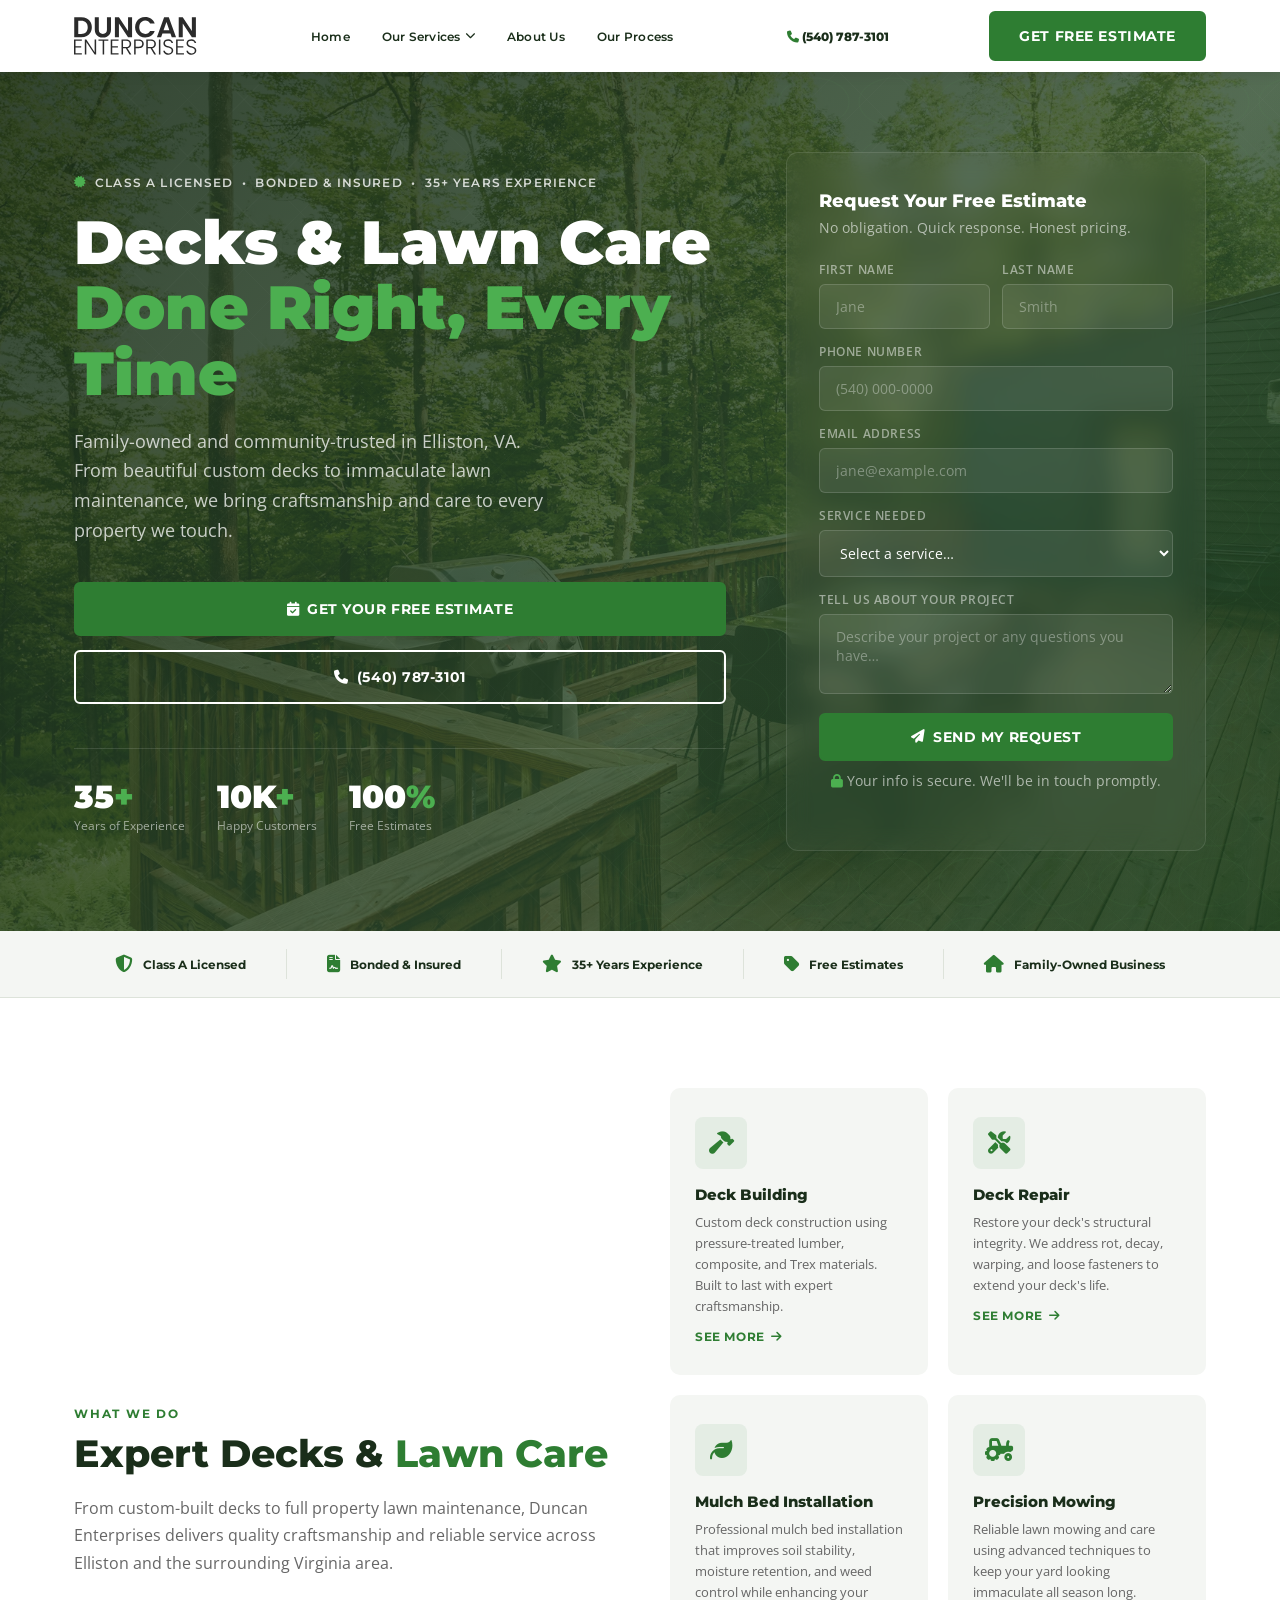
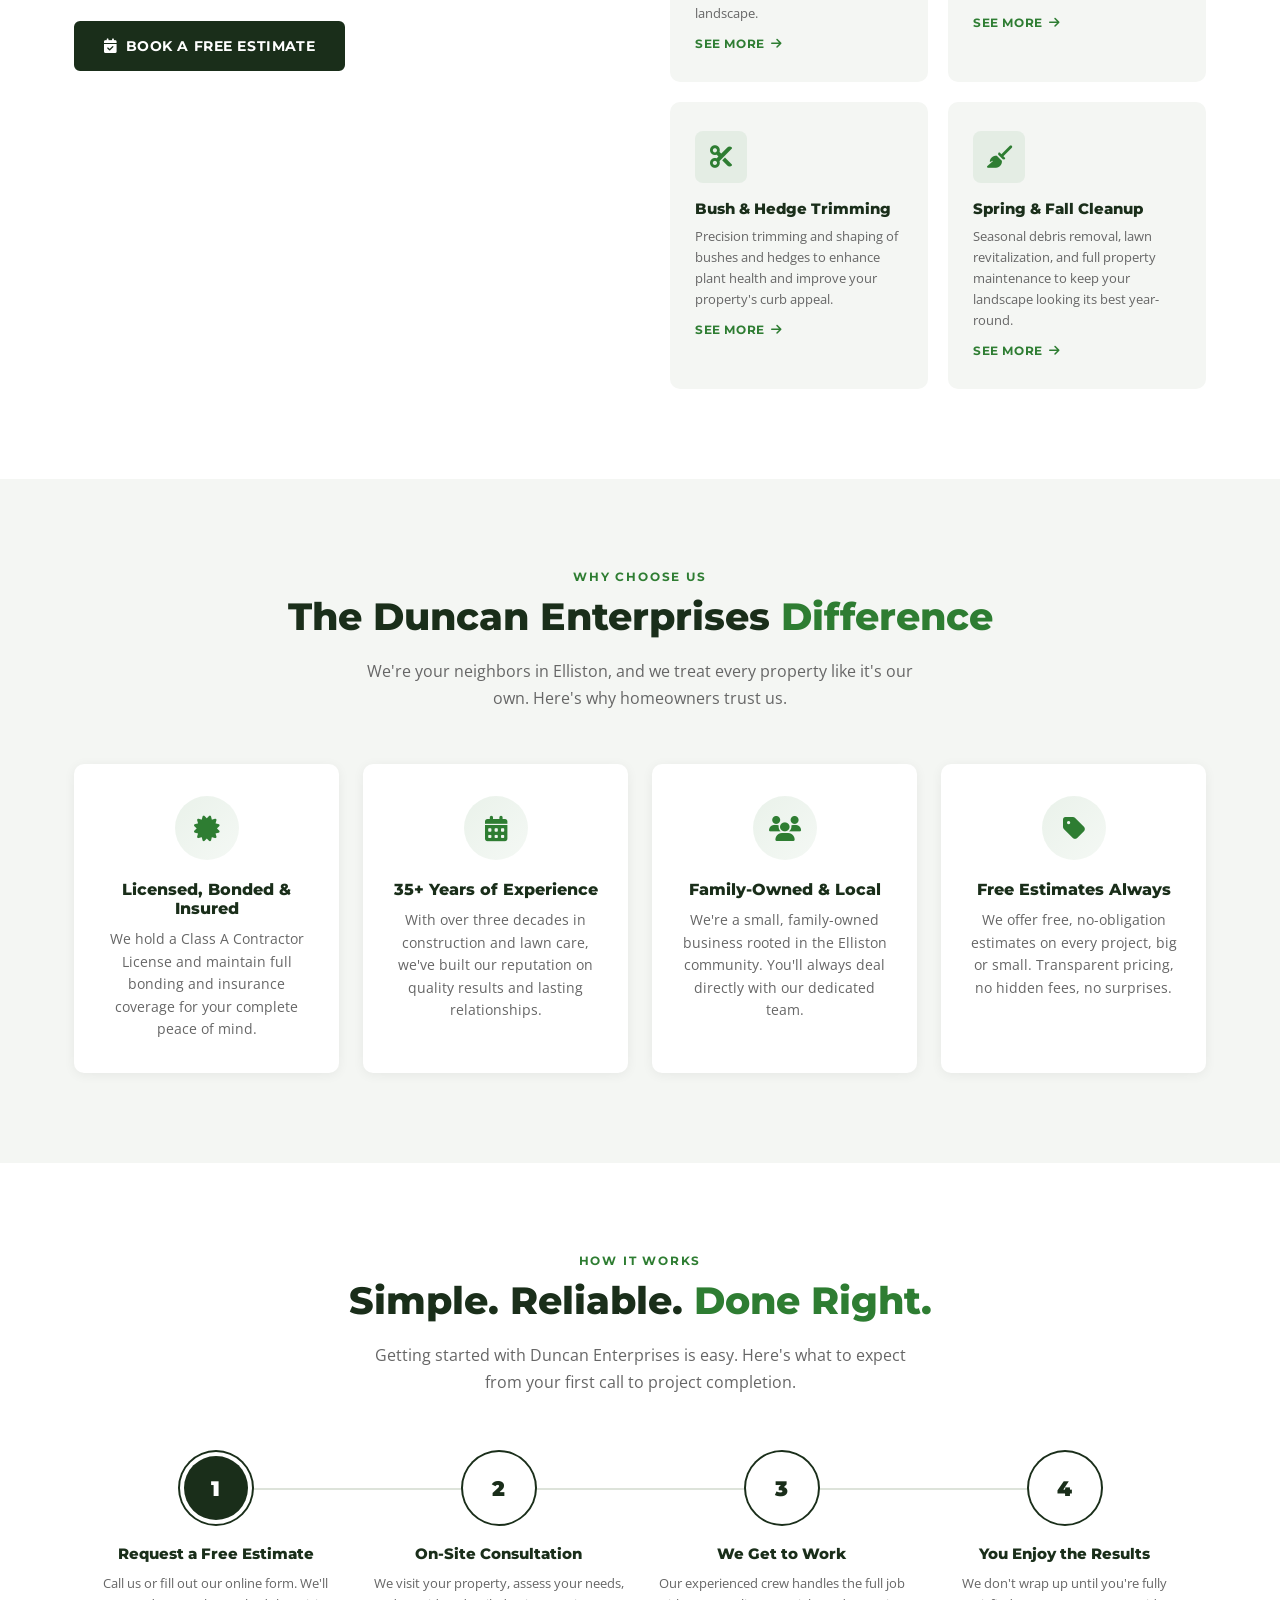
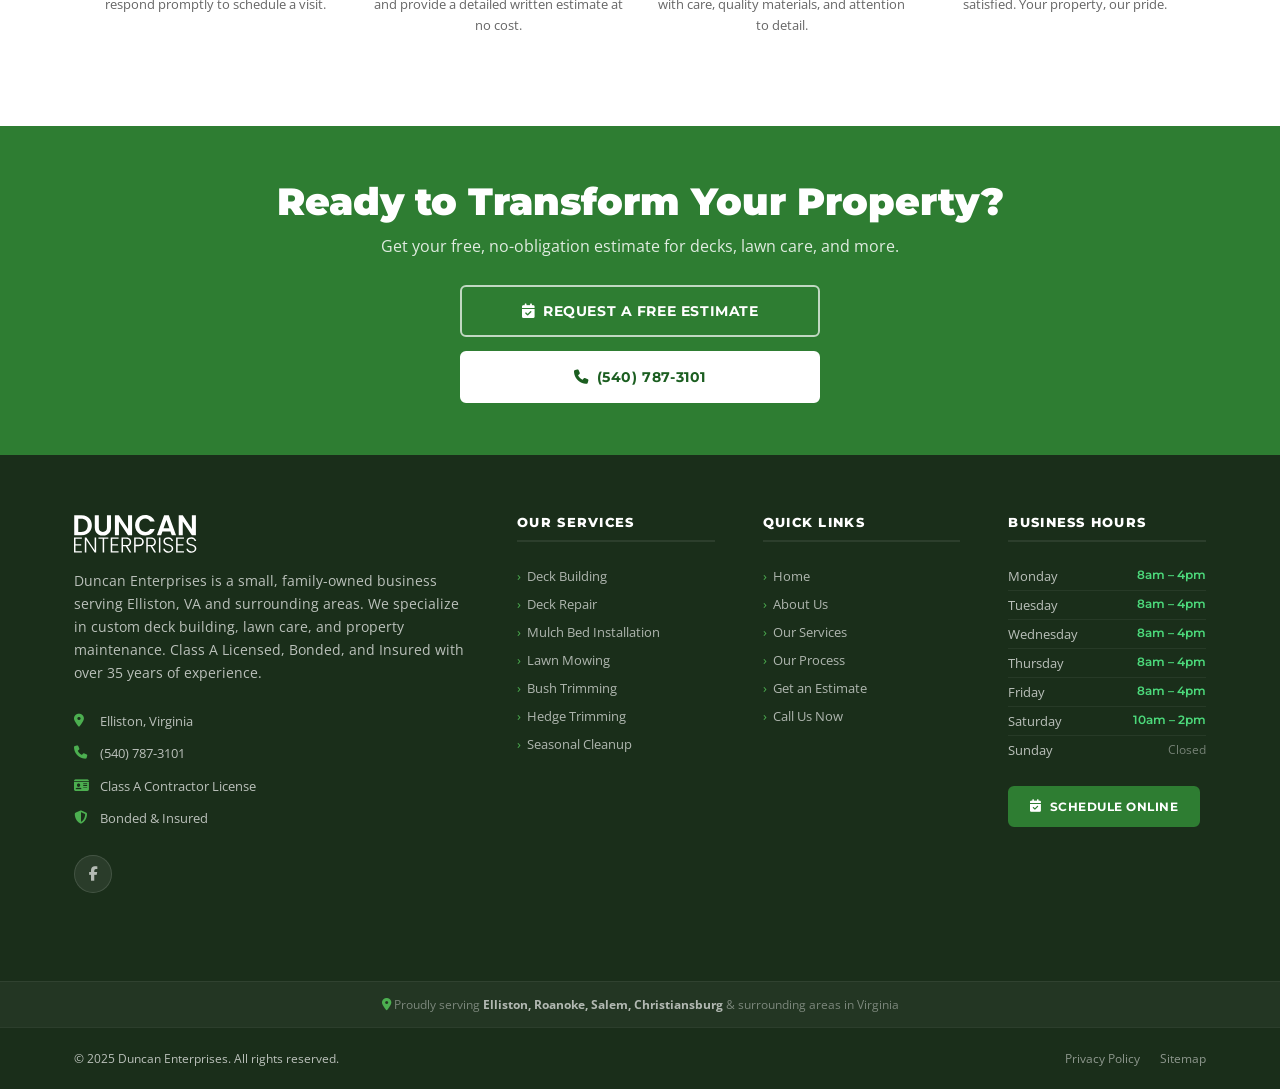
==== commit f76cc897: "subPages" ====
--- a/index.html
+++ b/index.html
@@ -34,9 +34,18 @@
     <!-- Desktop Links -->
     <ul class="nav-links" role="list">
       <li><a href="#home">Home</a></li>
-      <li><a href="#services">Our Services</a></li>
+      <li>
+        <a href="#services">Our Services <i class="fa-solid fa-chevron-down"></i></a>
+        <ul class="dropdown" role="list">
+          <li><a href="deck-building.html"><i class="fa-solid fa-hammer"></i>Deck Building</a></li>
+          <li><a href="deck-repair.html"><i class="fa-solid fa-screwdriver-wrench"></i>Deck Repair</a></li>
+          <li><a href="mulch-bed-installation.html"><i class="fa-solid fa-leaf"></i>Mulch Bed Installation</a></li>
+          <li><a href="precision-mowing.html"><i class="fa-solid fa-tractor"></i>Precision Mowing</a></li>
+          <li><a href="bush-hedge-trimming.html"><i class="fa-solid fa-scissors"></i>Bush &amp; Hedge Trimming</a></li>
+          <li><a href="spring-fall-cleanup.html"><i class="fa-solid fa-broom"></i>Spring &amp; Fall Cleanup</a></li>
+        </ul>
+      </li>
       <li><a href="#about">About Us</a></li>
-
       <li><a href="#process">Our Process</a></li>
     </ul>
 
@@ -63,7 +72,17 @@
   </div>
   <ul class="mobile-links">
     <li><a href="#home">Home</a></li>
-    <li><a href="#services">Our Services</a></li>
+    <li>
+      <a href="#services">Our Services</a>
+      <ul class="mobile-sub">
+        <li><a href="deck-building.html"><i class="fa-solid fa-hammer"></i>Deck Building</a></li>
+        <li><a href="deck-repair.html"><i class="fa-solid fa-screwdriver-wrench"></i>Deck Repair</a></li>
+        <li><a href="mulch-bed-installation.html"><i class="fa-solid fa-leaf"></i>Mulch Bed Installation</a></li>
+        <li><a href="precision-mowing.html"><i class="fa-solid fa-tractor"></i>Precision Mowing</a></li>
+        <li><a href="bush-hedge-trimming.html"><i class="fa-solid fa-scissors"></i>Bush &amp; Hedge Trimming</a></li>
+        <li><a href="spring-fall-cleanup.html"><i class="fa-solid fa-broom"></i>Spring &amp; Fall Cleanup</a></li>
+      </ul>
+    </li>
     <li><a href="#about">About Us</a></li>
     <li><a href="#process">Our Process</a></li>
   </ul>
@@ -206,42 +225,42 @@
         <div class="service-icon"><i class="fa-solid fa-hammer"></i></div>
         <h4>Deck Building</h4>
         <p>Custom deck construction using pressure-treated lumber, composite, and Trex materials. Built to last with expert craftsmanship.</p>
-        <button class="learn-more" data-modal="modal-deck-building">See More <i class="fa-solid fa-arrow-right"></i></button>
+        <a class="learn-more" href="deck-building.html">See More <i class="fa-solid fa-arrow-right"></i></a>
       </div>
 
       <div class="service-card">
         <div class="service-icon"><i class="fa-solid fa-screwdriver-wrench"></i></div>
         <h4>Deck Repair</h4>
         <p>Restore your deck's structural integrity. We address rot, decay, warping, and loose fasteners to extend your deck's life.</p>
-        <button class="learn-more" data-modal="modal-deck-repair">See More <i class="fa-solid fa-arrow-right"></i></button>
+        <a class="learn-more" href="deck-repair.html">See More <i class="fa-solid fa-arrow-right"></i></a>
       </div>
 
       <div class="service-card" id="lawn">
         <div class="service-icon"><i class="fa-solid fa-leaf"></i></div>
         <h4>Mulch Bed Installation</h4>
         <p>Professional mulch bed installation that improves soil stability, moisture retention, and weed control while enhancing your landscape.</p>
-        <button class="learn-more" data-modal="modal-mulch-bed">See More <i class="fa-solid fa-arrow-right"></i></button>
+        <a class="learn-more" href="mulch-bed-installation.html">See More <i class="fa-solid fa-arrow-right"></i></a>
       </div>
 
       <div class="service-card">
         <div class="service-icon"><i class="fa-solid fa-tractor"></i></div>
         <h4>Precision Mowing</h4>
         <p>Reliable lawn mowing and care using advanced techniques to keep your yard looking immaculate all season long.</p>
-        <button class="learn-more" data-modal="modal-mowing">See More <i class="fa-solid fa-arrow-right"></i></button>
+        <a class="learn-more" href="precision-mowing.html">See More <i class="fa-solid fa-arrow-right"></i></a>
       </div>
 
       <div class="service-card">
         <div class="service-icon"><i class="fa-solid fa-scissors"></i></div>
         <h4>Bush &amp; Hedge Trimming</h4>
         <p>Precision trimming and shaping of bushes and hedges to enhance plant health and improve your property's curb appeal.</p>
-        <button class="learn-more" data-modal="modal-trimming">See More <i class="fa-solid fa-arrow-right"></i></button>
+        <a class="learn-more" href="bush-hedge-trimming.html">See More <i class="fa-solid fa-arrow-right"></i></a>
       </div>
 
       <div class="service-card" id="cleanup">
         <div class="service-icon"><i class="fa-solid fa-broom"></i></div>
         <h4>Spring &amp; Fall Cleanup</h4>
         <p>Seasonal debris removal, lawn revitalization, and full property maintenance to keep your landscape looking its best year-round.</p>
-        <button class="learn-more" data-modal="modal-cleanup">See More <i class="fa-solid fa-arrow-right"></i></button>
+        <a class="learn-more" href="spring-fall-cleanup.html">See More <i class="fa-solid fa-arrow-right"></i></a>
       </div>
 
     </div>
@@ -435,160 +454,6 @@
 </footer>
 
 
-<!-- ══════════════════════════════════════════════════
-     SERVICE MODALS
-══════════════════════════════════════════════════ -->
-
-<!-- Modal: Deck Building -->
-<div class="service-modal" id="modal-deck-building" role="dialog" aria-modal="true" aria-labelledby="modal-deck-building-title">
-  <div class="service-modal-dialog">
-    <button class="service-modal-close" aria-label="Close"><i class="fa-solid fa-xmark"></i></button>
-    <div class="service-modal-img">
-      <img src="Mason Assets/building.webp" alt="Custom deck built by Duncan Enterprises" />
-    </div>
-    <div class="service-modal-body">
-      <p class="section-label">Deck Building</p>
-      <h3 id="modal-deck-building-title">Deck Building Service That Adds Function and Style</h3>
-      <p>Our deck building company has trained leaders with exhaustive experience in home improvement projects. We work diligently to ensure every deck building development goes seamlessly while accomplishing exquisite results — get a deck that supports furniture, your favorite plants, or even a hot tub.</p>
-      <p class="modal-feature-label">Benefits of a New Deck</p>
-      <ul class="modal-features">
-        <li>🏡 Boost curb appeal and property value</li>
-        <li>🎉 Host relaxing outdoor gatherings</li>
-        <li>🌿 Enjoy seclusion and natural privacy</li>
-        <li>✨ Add personalization and style to your home</li>
-      </ul>
-      <div class="service-modal-cta">
-        <a href="#contact" class="btn btn-green"><i class="fa-solid fa-calendar-check"></i>Get Your Free Estimate</a>
-      </div>
-    </div>
-  </div>
-</div>
-
-<!-- Modal: Deck Repair -->
-<div class="service-modal" id="modal-deck-repair" role="dialog" aria-modal="true" aria-labelledby="modal-deck-repair-title">
-  <div class="service-modal-dialog">
-    <button class="service-modal-close" aria-label="Close"><i class="fa-solid fa-xmark"></i></button>
-    <div class="service-modal-img">
-      <img src="Mason Assets/repair.webp" alt="Deck repair by Duncan Enterprises" />
-    </div>
-    <div class="service-modal-body">
-      <p class="section-label">Deck Repair</p>
-      <h3 id="modal-deck-repair-title">Superior Choice for Deck Repair in Elliston</h3>
-      <p>Our deck repair company conducts a comprehensive inspection before rolling out a complete and professional repair service. We spot wood rot, loose nails, and cracked or splintered boards — restoring your deck's structural integrity and extending its life.</p>
-      <p class="modal-feature-label">Signs You Need Deck Repair</p>
-      <ul class="modal-features">
-        <li>🔩 Wood rot or loose rails</li>
-        <li>🏗 Footings that are heaving or shifting</li>
-        <li>💧 Pooling water near posts or footings</li>
-        <li>🪵 Warped or sagging floor boards</li>
-        <li>⚠️ Cracks or splinters on deck boards</li>
-      </ul>
-      <div class="service-modal-cta">
-        <a href="#contact" class="btn btn-green"><i class="fa-solid fa-calendar-check"></i>Get Your Free Estimate</a>
-      </div>
-    </div>
-  </div>
-</div>
-
-<!-- Modal: Mulch Bed Installation -->
-<div class="service-modal" id="modal-mulch-bed" role="dialog" aria-modal="true" aria-labelledby="modal-mulch-bed-title">
-  <div class="service-modal-dialog">
-    <button class="service-modal-close" aria-label="Close"><i class="fa-solid fa-xmark"></i></button>
-    <div class="service-modal-img">
-      <img src="Mason Assets/mulch.JPG" alt="Professional mulch bed installation" />
-    </div>
-    <div class="service-modal-body">
-      <p class="section-label">Mulch Bed Installation</p>
-      <h3 id="modal-mulch-bed-title">Resilient &amp; Sustainable Mulch Bed Installation</h3>
-      <p>Mulch beds serve as a protective layer, shielding soil from erosion while improving moisture retention and nutrient absorption. Duncan Enterprises applies precise layering techniques to maintain soil integrity, reduce compaction, and promote healthy plant growth across your landscape.</p>
-      <ul class="modal-features">
-        <li>🌿 <strong>Moisture Conservation</strong> – Retains water to keep soil hydrated and roots nourished</li>
-        <li>🛡️ <strong>Weed Suppression</strong> – Minimizes invasive plant growth and reduces maintenance</li>
-        <li>🌱 <strong>Soil Insulation</strong> – Protects roots from extreme weather year-round</li>
-        <li>💨 <strong>Erosion Resistance</strong> – Prevents soil displacement from wind or heavy rain</li>
-        <li>🏡 <strong>Visual Enhancement</strong> – Adds a clean, uniform look to your outdoor spaces</li>
-      </ul>
-      <div class="service-modal-cta">
-        <a href="#contact" class="btn btn-green"><i class="fa-solid fa-calendar-check"></i>Get Your Free Estimate</a>
-      </div>
-    </div>
-  </div>
-</div>
-
-<!-- Modal: Precision Mowing -->
-<div class="service-modal" id="modal-mowing" role="dialog" aria-modal="true" aria-labelledby="modal-mowing-title">
-  <div class="service-modal-dialog">
-    <button class="service-modal-close" aria-label="Close"><i class="fa-solid fa-xmark"></i></button>
-    <div class="service-modal-img">
-      <img src="Mason Assets/mowing.avif" alt="Professional lawn mowing service" />
-    </div>
-    <div class="service-modal-body">
-      <p class="section-label">Precision Mowing</p>
-      <h3 id="modal-mowing-title">Efficient Mowing Solutions for Superior Lawn Care</h3>
-      <p>Regular mowing is essential for maintaining a balanced ecosystem, preventing overgrowth, and enhancing soil health. Duncan Enterprises utilizes industry-grade equipment to achieve consistent grass height, promoting even growth and reducing long-term stress on your turf.</p>
-      <ul class="modal-features">
-        <li>🔧 <strong>Advanced Cutting Technology</strong> – Precision-engineered blades for a uniform finish</li>
-        <li>🌾 <strong>Grass Health Enhancement</strong> – Supports root development and reduces disease risks</li>
-        <li>📅 <strong>Scheduled Maintenance Plans</strong> – Consistent care for long-term lawn quality</li>
-        <li>🔍 <strong>Site-Specific Strategies</strong> – Tailored approaches based on terrain and grass type</li>
-      </ul>
-      <div class="service-modal-cta">
-        <a href="#contact" class="btn btn-green"><i class="fa-solid fa-calendar-check"></i>Get Your Free Estimate</a>
-      </div>
-    </div>
-  </div>
-</div>
-
-<!-- Modal: Bush & Hedge Trimming -->
-<div class="service-modal" id="modal-trimming" role="dialog" aria-modal="true" aria-labelledby="modal-trimming-title">
-  <div class="service-modal-dialog">
-    <button class="service-modal-close" aria-label="Close"><i class="fa-solid fa-xmark"></i></button>
-    <div class="service-modal-img">
-      <img src="Mason Assets/trimming.webp" alt="Professional bush and hedge trimming" />
-    </div>
-    <div class="service-modal-body">
-      <p class="section-label">Bush &amp; Hedge Trimming</p>
-      <h3 id="modal-trimming-title">Meticulous Bush &amp; Hedge Trimming</h3>
-      <p>Overgrown shrubs and hedges can obstruct walkways, reduce visibility, and diminish your property's curb appeal. Our precise pruning techniques encourage strong regrowth, prevent disease, and improve air circulation — keeping your greenery healthy and your landscape polished all season long.</p>
-      <ul class="modal-features">
-        <li>✔ <strong>Enhanced Growth &amp; Shape</strong> – Prevents overgrowth while maintaining balanced aesthetics</li>
-        <li>✔ <strong>Pest &amp; Disease Prevention</strong> – Reduces risk of infestation and fungal infections</li>
-        <li>✔ <strong>Safety &amp; Accessibility</strong> – Clears pathways and removes driveway obstructions</li>
-        <li>✔ <strong>Defined Edges</strong> – Creates a clean, symmetrical look for a well-kept appearance</li>
-        <li>✔ <strong>Customized Scheduling</strong> – Flexible plans suited for every seasonal need</li>
-      </ul>
-      <div class="service-modal-cta">
-        <a href="#contact" class="btn btn-green"><i class="fa-solid fa-calendar-check"></i>Get Your Free Estimate</a>
-      </div>
-    </div>
-  </div>
-</div>
-
-<!-- Modal: Spring & Fall Cleanup -->
-<div class="service-modal" id="modal-cleanup" role="dialog" aria-modal="true" aria-labelledby="modal-cleanup-title">
-  <div class="service-modal-dialog">
-    <button class="service-modal-close" aria-label="Close"><i class="fa-solid fa-xmark"></i></button>
-    <div class="service-modal-img">
-      <img src="Mason Assets/cleaning.webp" alt="Seasonal lawn cleanup service" />
-    </div>
-    <div class="service-modal-body">
-      <p class="section-label">Spring &amp; Fall Cleanup</p>
-      <h3 id="modal-cleanup-title">Comprehensive Seasonal Cleanup for a Thriving Landscape</h3>
-      <p>Proper spring and fall cleanup eliminates debris, enhances soil health, and promotes healthy turf growth. Duncan Enterprises provides thorough cleanup services — including leaf removal, aeration, and dethatching — to keep your outdoor spaces in peak condition year-round.</p>
-      <ul class="modal-features">
-        <li>🏡 <strong>Comprehensive Debris Removal</strong> – Clearing leaves, branches, and organic waste</li>
-        <li>🌱 <strong>Lawn Aeration &amp; Dethatching</strong> – Enhancing soil oxygen levels for healthier roots</li>
-        <li>💦 <strong>Drainage Optimization</strong> – Preventing water accumulation and promoting proper runoff</li>
-        <li>🛠 <strong>Landscape Restoration</strong> – Addressing seasonal damage for a rejuvenated appearance</li>
-        <li>🍂 <strong>Eco-Friendly Waste Disposal</strong> – Responsible removal and recycling of yard waste</li>
-      </ul>
-      <div class="service-modal-cta">
-        <a href="#contact" class="btn btn-green"><i class="fa-solid fa-calendar-check"></i>Get Your Free Estimate</a>
-      </div>
-    </div>
-  </div>
-</div>
-
 
 <!-- ══════════════════════════════════════════════════
      JAVASCRIPT
@@ -615,15 +480,7 @@
 
     mobileClose.addEventListener('click', closeMobileMenu);
     mobileMenu.querySelectorAll('a').forEach(link => link.addEventListener('click', closeMobileMenu));
-    document.addEventListener('keydown', e => {
-      if (e.key === 'Escape') {
-        closeMobileMenu();
-        document.querySelectorAll('.service-modal.is-open').forEach(m => {
-          m.classList.remove('is-open');
-          document.body.style.overflow = '';
-        });
-      }
-    });
+    document.addEventListener('keydown', e => { if (e.key === 'Escape') closeMobileMenu(); });
 
     // Sticky nav shadow
     const navbar = document.querySelector('.navbar');
@@ -650,6 +507,20 @@
       });
     });
 
+    // Highlight form when arriving from a service page via #contact hash
+    if (window.location.hash === '#contact') {
+      history.replaceState(null, '', window.location.pathname);
+      window.scrollTo({ top: 0 });
+      setTimeout(() => {
+        heroCard.style.boxShadow = '0 0 0 3px rgba(76,175,80,0.6)';
+        heroCard.style.borderColor = 'rgba(76,175,80,0.8)';
+        setTimeout(() => {
+          heroCard.style.boxShadow = '';
+          heroCard.style.borderColor = '';
+        }, 1400);
+      }, 200);
+    }
+
     // Scroll Animations
     if (!window.matchMedia('(prefers-reduced-motion: reduce)').matches) {
 
@@ -689,37 +560,7 @@
       document.querySelectorAll('.anim-hidden').forEach(el => io.observe(el));
 
 
-      // Service modals
-    document.querySelectorAll('[data-modal]').forEach(trigger => {
-      trigger.addEventListener('click', () => {
-        const modal = document.getElementById(trigger.dataset.modal);
-        if (!modal) return;
-        modal.classList.add('is-open');
-        document.body.style.overflow = 'hidden';
-        modal.querySelector('.service-modal-close').focus();
-      });
-    });
-
-    document.querySelectorAll('.service-modal').forEach(modal => {
-      modal.querySelector('.service-modal-close').addEventListener('click', () => {
-        modal.classList.remove('is-open');
-        document.body.style.overflow = '';
-      });
-      modal.addEventListener('click', e => {
-        if (e.target === modal) {
-          modal.classList.remove('is-open');
-          document.body.style.overflow = '';
-        }
-      });
-      modal.querySelectorAll('a[href="#contact"]').forEach(link => {
-        link.addEventListener('click', () => {
-          modal.classList.remove('is-open');
-          document.body.style.overflow = '';
-        });
-      });
-    });
-
-    // Step-num fill animation
+      // Step-num fill animation
       const stepNums = document.querySelectorAll('.step-num');
       const stepIo = new IntersectionObserver((entries) => {
         entries.forEach(entry => {
--- a/styles.css
+++ b/styles.css
@@ -105,7 +105,7 @@
 .nav-links > li:hover > a i { transform: rotate(180deg); }
 
 .dropdown {
-  position: absolute; top: calc(100% + 4px); left: 50%; transform: translateX(-50%);
+  position: absolute; top: 100%; left: 50%; transform: translateX(-50%);
   background: #fff; border-radius: var(--radius);
   box-shadow: 0 8px 32px rgba(0,0,0,0.14);
   min-width: 220px; opacity: 0; visibility: hidden;
@@ -516,10 +516,7 @@
 }
 
 /* ─── Service Modals ──────────────────────────────────────────── */
-.service-card button.learn-more {
-  cursor: pointer; background: none; border: none; padding: 0; font: inherit;
-}
-.service-card button.learn-more::after {
+.service-card a.learn-more::after {
   content: ''; position: absolute; inset: 0;
 }
 .service-modal {
@@ -588,3 +585,139 @@
   .service-modal-body { padding: 28px 22px 24px; }
   .service-modal-body h3 { font-size: 1.15rem; }
 }
+
+/* ─── Service Subpages ──────────────────────────────────────────────── */
+.service-page-hero {
+  position: relative;
+  min-height: 420px;
+  display: flex;
+  align-items: center;
+  background-size: cover;
+  background-position: center;
+  background-repeat: no-repeat;
+}
+.service-page-hero::before {
+  content: '';
+  position: absolute;
+  inset: 0;
+  background: linear-gradient(135deg, rgba(20,20,20,0.92) 0%, rgba(40,40,40,0.84) 60%, rgba(20,20,20,0.90) 100%);
+}
+.service-page-hero .container { position: relative; z-index: 2; padding-top: 64px; padding-bottom: 64px; }
+.service-page-hero h1 {
+  font-family: 'Montserrat', sans-serif;
+  font-weight: 900;
+  font-size: clamp(2rem, 4.5vw, 3rem);
+  color: #fff;
+  line-height: 1.1;
+  margin-bottom: 16px;
+}
+.service-page-hero .hero-sub {
+  font-size: 1.05rem;
+  color: rgba(255,255,255,0.75);
+  line-height: 1.7;
+  max-width: 675px;
+  margin-bottom: 32px;
+}
+.service-page-hero .hero-btns { display: flex; gap: 14px; flex-wrap: wrap; justify-content: center; }
+.service-page-hero .hero-btns .btn { justify-content: center; }
+.breadcrumb {
+  display: flex;
+  align-items: center;
+  gap: 8px;
+  font-family: 'Montserrat', sans-serif;
+  font-size: 0.7rem;
+  font-weight: 600;
+  color: rgba(255,255,255,0.5);
+  text-transform: uppercase;
+  letter-spacing: 0.1em;
+  margin-bottom: 20px;
+}
+.breadcrumb a { color: rgba(255,255,255,0.65); transition: color 0.2s; }
+.breadcrumb a:hover { color: var(--green-light); }
+.breadcrumb i { font-size: 0.5rem; opacity: 0.6; }
+
+.service-detail { padding: 80px 0; background: #fff; }
+.service-detail .container {
+  display: grid;
+  grid-template-columns: 1fr 360px;
+  gap: 60px;
+  align-items: start;
+}
+.service-detail-content > .section-label { margin-bottom: 8px; }
+.service-detail-content h2 {
+  font-family: 'Montserrat', sans-serif;
+  font-weight: 800;
+  font-size: clamp(1.5rem, 3vw, 2.1rem);
+  color: var(--navy);
+  line-height: 1.2;
+  margin-bottom: 20px;
+}
+.service-detail-content > p {
+  color: #444;
+  line-height: 1.8;
+  font-size: 0.97rem;
+  margin-bottom: 32px;
+}
+.service-features-title {
+  font-family: 'Montserrat', sans-serif;
+  font-weight: 800;
+  font-size: 0.78rem;
+  color: var(--navy);
+  letter-spacing: 0.1em;
+  text-transform: uppercase;
+  margin-bottom: 14px;
+  padding-bottom: 8px;
+  border-bottom: 2px solid var(--gray-mid);
+}
+.service-features-list { list-style: none; display: flex; flex-direction: column; gap: 10px; }
+.service-features-list li {
+  font-size: 0.92rem;
+  color: #333;
+  line-height: 1.65;
+  padding: 13px 16px;
+  background: var(--gray-bg);
+  border-radius: var(--radius);
+  border-left: 3px solid var(--green);
+}
+.service-sidebar-card {
+  background: var(--navy);
+  border-radius: 12px;
+  padding: 32px 26px;
+  position: sticky;
+  top: 90px;
+}
+.service-sidebar-card h3 {
+  font-family: 'Montserrat', sans-serif;
+  font-weight: 800;
+  font-size: 1.1rem;
+  color: #fff;
+  margin-bottom: 10px;
+}
+.service-sidebar-card > p {
+  color: rgba(255,255,255,0.6);
+  font-size: 0.84rem;
+  line-height: 1.65;
+  margin-bottom: 24px;
+}
+.service-sidebar-list { list-style: none; margin-bottom: 22px; }
+.service-sidebar-list li {
+  padding: 9px 0;
+  border-bottom: 1px solid rgba(255,255,255,0.07);
+  color: rgba(255,255,255,0.6);
+  font-size: 0.83rem;
+  display: flex;
+  align-items: center;
+  gap: 10px;
+}
+.service-sidebar-list li:last-child { border-bottom: none; }
+.service-sidebar-list li i { color: var(--green-light); width: 16px; flex-shrink: 0; }
+.service-sidebar-divider { border: none; border-top: 1px solid rgba(255,255,255,0.1); margin: 14px 0; }
+
+@media (max-width: 1024px) {
+  .service-detail .container { grid-template-columns: 1fr; }
+  .service-sidebar-card { position: static; }
+}
+@media (max-width: 480px) {
+  .service-page-hero .hero-btns { flex-direction: column; }
+  .service-page-hero .hero-btns .btn { justify-content: center; }
+}
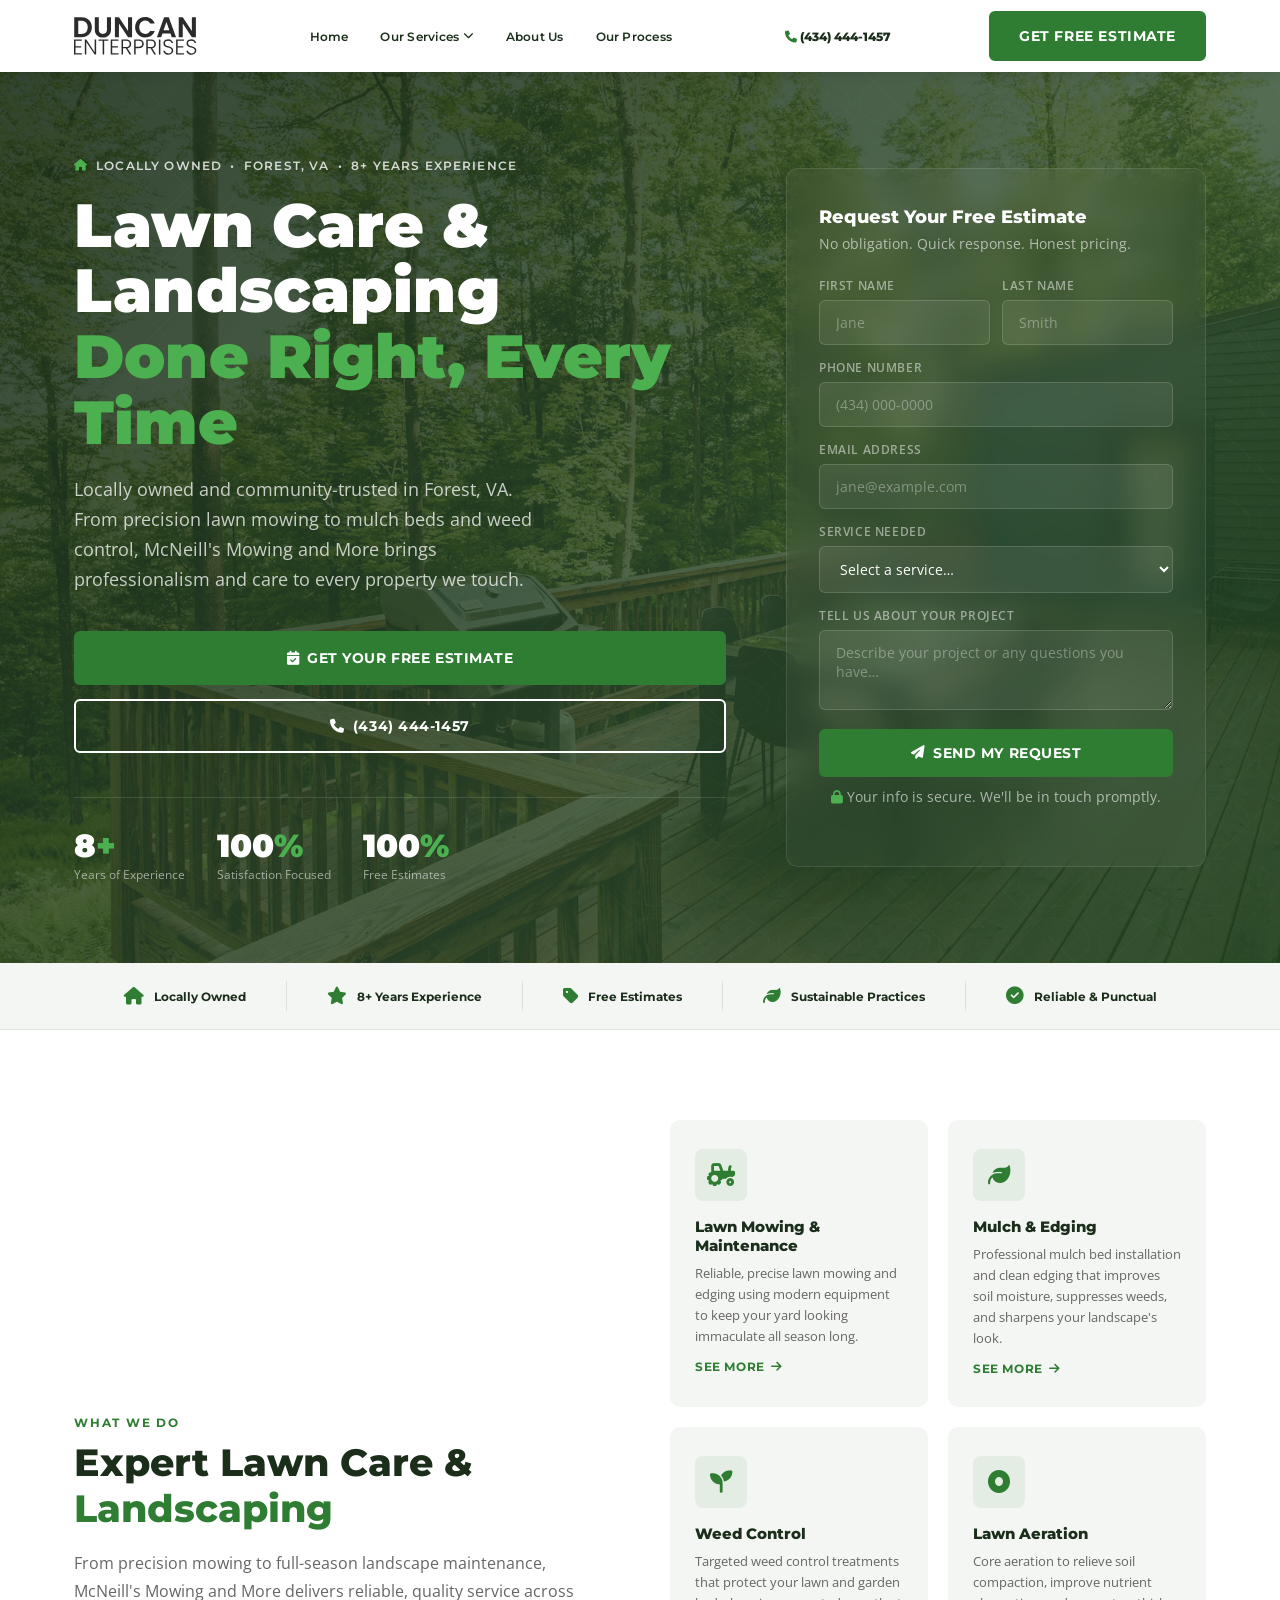
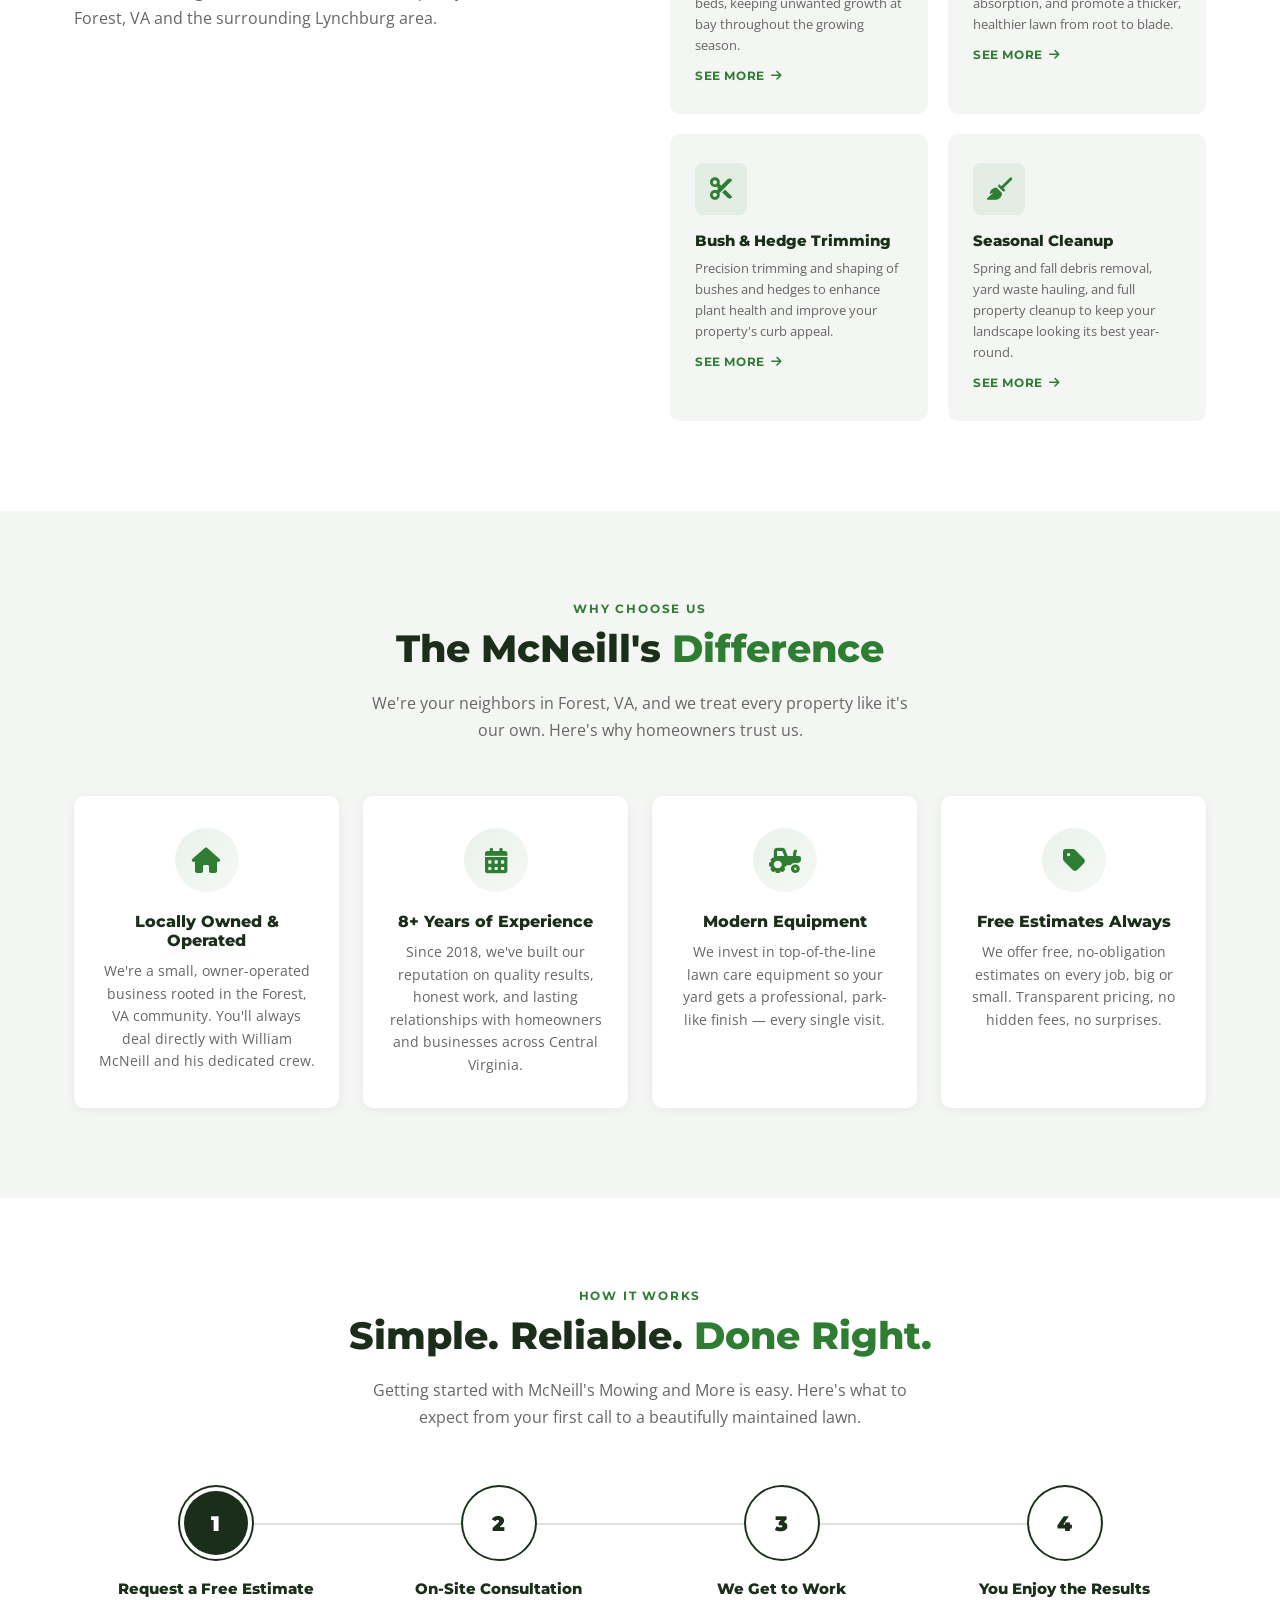
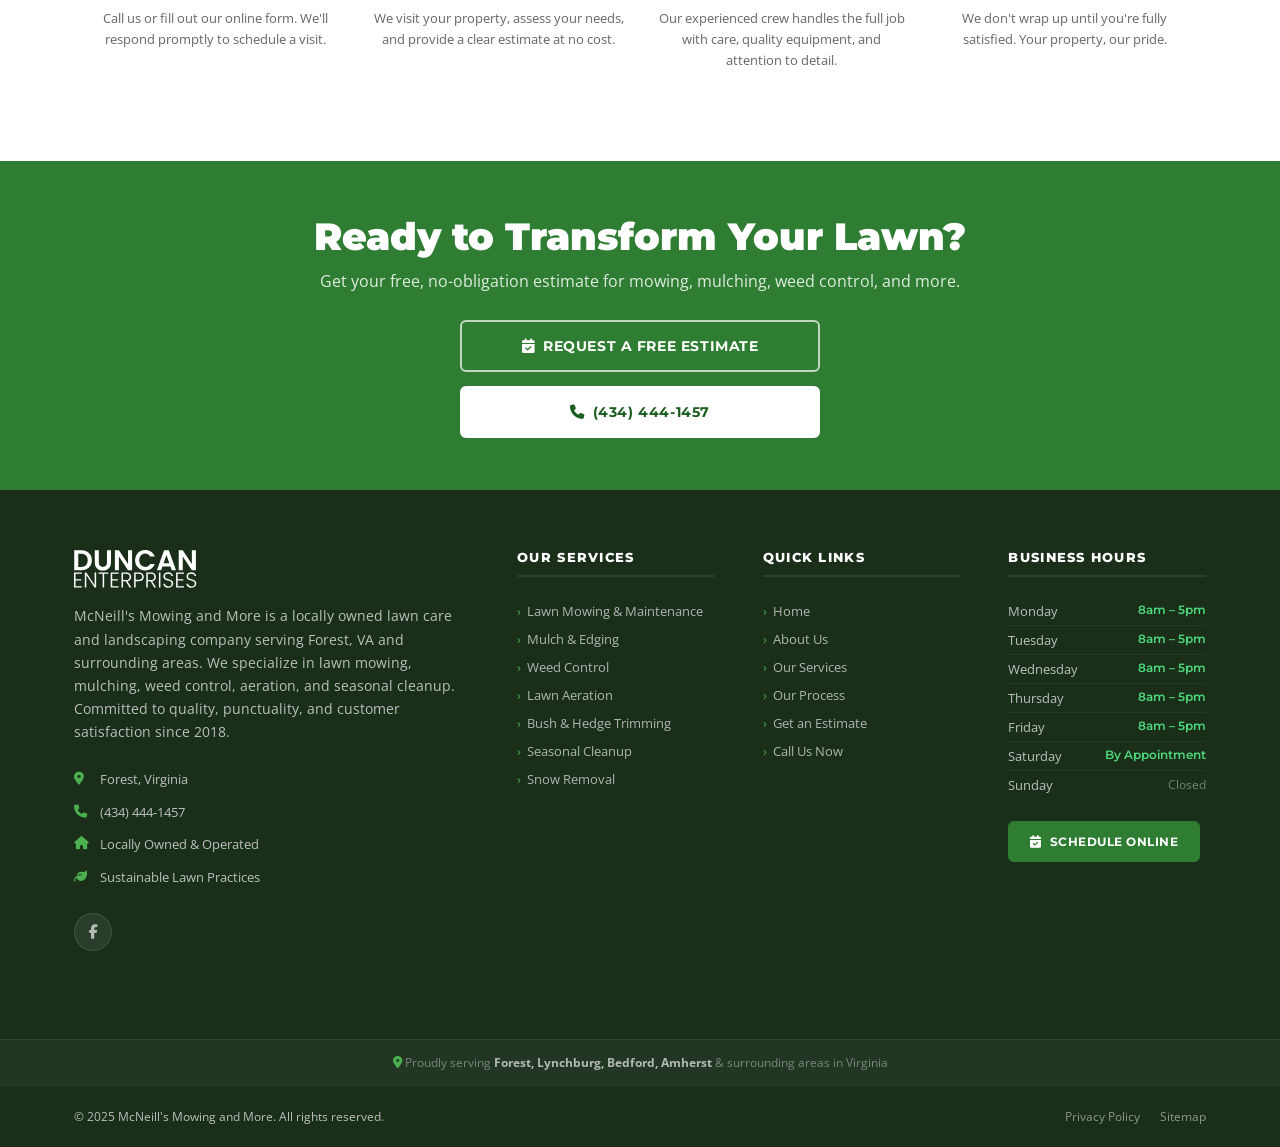
==== commit d628ad47: "mcneill" ====
--- a/index.html
+++ b/index.html
@@ -3,8 +3,8 @@
 <head>
   <meta charset="UTF-8" />
   <meta name="viewport" content="width=device-width, initial-scale=1.0" />
-  <title>Duncan Enterprises | Decks, Lawn Care & More | Elliston, VA</title>
-  <meta name="description" content="Family-owned deck building, lawn care, and property maintenance services in Elliston, VA and surrounding areas. Class A Licensed, Bonded & Insured. 35+ years experience. Free estimates." />
+  <title>McNeill's Mowing and More | Lawn Care & Landscaping | Forest, VA</title>
+  <meta name="description" content="Professional lawn mowing, mulching, weed control, aeration, and landscaping services in Forest, VA and surrounding areas. Locally owned. Free estimates." />
 
   <!-- Google Fonts -->
   <link rel="preconnect" href="https://fonts.googleapis.com" />
@@ -27,8 +27,8 @@
   <div class="nav-inner">
 
     <!-- Logo -->
-    <a href="#home" aria-label="Duncan Enterprises Home">
-      <img src="Mason Assets/logo.svg" alt="Duncan Enterprises Logo" class="nav-logo" />
+    <a href="#home" aria-label="McNeill's Mowing and More Home">
+      <img src="Mason Assets/logo.svg" alt="McNeill's Mowing and More Logo" class="nav-logo" />
     </a>
 
     <!-- Desktop Links -->
@@ -37,12 +37,12 @@
       <li>
         <a href="#services">Our Services <i class="fa-solid fa-chevron-down"></i></a>
         <ul class="dropdown" role="list">
-          <li><a href="deck-building.html"><i class="fa-solid fa-hammer"></i>Deck Building</a></li>
-          <li><a href="deck-repair.html"><i class="fa-solid fa-screwdriver-wrench"></i>Deck Repair</a></li>
-          <li><a href="mulch-bed-installation.html"><i class="fa-solid fa-leaf"></i>Mulch Bed Installation</a></li>
-          <li><a href="precision-mowing.html"><i class="fa-solid fa-tractor"></i>Precision Mowing</a></li>
+          <li><a href="precision-mowing.html"><i class="fa-solid fa-tractor"></i>Lawn Mowing</a></li>
+          <li><a href="mulch-bed-installation.html"><i class="fa-solid fa-leaf"></i>Mulch &amp; Edging</a></li>
+          <li><a href="weed-control.html"><i class="fa-solid fa-seedling"></i>Weed Control</a></li>
+          <li><a href="lawn-aeration.html"><i class="fa-solid fa-circle-dot"></i>Lawn Aeration</a></li>
           <li><a href="bush-hedge-trimming.html"><i class="fa-solid fa-scissors"></i>Bush &amp; Hedge Trimming</a></li>
-          <li><a href="spring-fall-cleanup.html"><i class="fa-solid fa-broom"></i>Spring &amp; Fall Cleanup</a></li>
+          <li><a href="spring-fall-cleanup.html"><i class="fa-solid fa-broom"></i>Seasonal Cleanup</a></li>
         </ul>
       </li>
       <li><a href="#about">About Us</a></li>
@@ -50,7 +50,7 @@
     </ul>
 
     <!-- Phone -->
-    <span class="nav-phone"><i class="fa-solid fa-phone"></i> (540) 787-3101</span>
+    <span class="nav-phone"><i class="fa-solid fa-phone"></i> (434) 444-1457</span>
 
     <!-- CTA -->
     <div class="nav-cta">
@@ -67,7 +67,7 @@
 <!-- Mobile Menu -->
 <div class="mobile-menu" id="mobileMenu" role="dialog" aria-modal="true" aria-label="Mobile navigation">
   <div class="mobile-menu-header">
-    <span style="font-family:'Montserrat',sans-serif;font-weight:900;color:#fff;font-size:1.1rem;">Duncan Enterprises</span>
+    <span style="font-family:'Montserrat',sans-serif;font-weight:900;color:#fff;font-size:1.1rem;">McNeill's Mowing and More</span>
     <button class="mobile-close" id="mobileClose" aria-label="Close menu"><i class="fa-solid fa-xmark"></i></button>
   </div>
   <ul class="mobile-links">
@@ -75,19 +75,19 @@
     <li>
       <a href="#services">Our Services</a>
       <ul class="mobile-sub">
-        <li><a href="deck-building.html"><i class="fa-solid fa-hammer"></i>Deck Building</a></li>
-        <li><a href="deck-repair.html"><i class="fa-solid fa-screwdriver-wrench"></i>Deck Repair</a></li>
-        <li><a href="mulch-bed-installation.html"><i class="fa-solid fa-leaf"></i>Mulch Bed Installation</a></li>
-        <li><a href="precision-mowing.html"><i class="fa-solid fa-tractor"></i>Precision Mowing</a></li>
+        <li><a href="precision-mowing.html"><i class="fa-solid fa-tractor"></i>Lawn Mowing</a></li>
+        <li><a href="mulch-bed-installation.html"><i class="fa-solid fa-leaf"></i>Mulch &amp; Edging</a></li>
+        <li><a href="weed-control.html"><i class="fa-solid fa-seedling"></i>Weed Control</a></li>
+        <li><a href="lawn-aeration.html"><i class="fa-solid fa-circle-dot"></i>Lawn Aeration</a></li>
         <li><a href="bush-hedge-trimming.html"><i class="fa-solid fa-scissors"></i>Bush &amp; Hedge Trimming</a></li>
-        <li><a href="spring-fall-cleanup.html"><i class="fa-solid fa-broom"></i>Spring &amp; Fall Cleanup</a></li>
+        <li><a href="spring-fall-cleanup.html"><i class="fa-solid fa-broom"></i>Seasonal Cleanup</a></li>
       </ul>
     </li>
     <li><a href="#about">About Us</a></li>
     <li><a href="#process">Our Process</a></li>
   </ul>
   <div class="mobile-cta">
-    <a href="tel:+15407873101" class="btn btn-outline" style="justify-content:center;"><i class="fa-solid fa-phone"></i>(540) 787-3101</a>
+    <a href="tel:+14344441457" class="btn btn-outline" style="justify-content:center;"><i class="fa-solid fa-phone"></i>(434) 444-1457</a>
     <a href="#contact" class="btn btn-green" style="justify-content:center;">Get Free Estimate</a>
   </div>
 </div>
@@ -103,34 +103,34 @@
     <!-- Left: Copy -->
     <div>
       <div class="hero-badge">
-        <i class="fa-solid fa-certificate"></i>
-        Class A Licensed &nbsp;•&nbsp; Bonded &amp; Insured &nbsp;•&nbsp; 35+ Years Experience
+        <i class="fa-solid fa-house"></i>
+        Locally Owned &nbsp;•&nbsp; Forest, VA &nbsp;•&nbsp; 8+ Years Experience
       </div>
       <h1 id="hero-heading">
-        Decks &amp; Lawn Care
+        Lawn Care &amp; Landscaping
         <span>Done Right, Every Time</span>
       </h1>
       <p class="hero-sub">
-        Family-owned and community-trusted in Elliston, VA. From beautiful custom decks to immaculate lawn maintenance, we bring craftsmanship and care to every property we touch.
+        Locally owned and community-trusted in Forest, VA. From precision lawn mowing to mulch beds and weed control, McNeill's Mowing and More brings professionalism and care to every property we touch.
       </p>
       <div class="hero-btns">
         <a href="#contact" class="btn btn-green" style="font-size:0.88rem;padding:16px 30px;flex:1;justify-content:center;">
           <i class="fa-solid fa-calendar-check"></i>
           Get Your Free Estimate
         </a>
-        <a href="tel:+15407873101" class="btn btn-outline" style="font-size:0.88rem;padding:16px 30px;flex:1;justify-content:center;">
+        <a href="tel:+14344441457" class="btn btn-outline" style="font-size:0.88rem;padding:16px 30px;flex:1;justify-content:center;">
           <i class="fa-solid fa-phone"></i>
-          (540) 787-3101
+          (434) 444-1457
         </a>
       </div>
       <div class="hero-stats">
         <div>
-          <div class="hero-stat-num">35<span>+</span></div>
+          <div class="hero-stat-num">8<span>+</span></div>
           <div class="hero-stat-label">Years of Experience</div>
         </div>
         <div>
-          <div class="hero-stat-num">10K<span>+</span></div>
-          <div class="hero-stat-label">Happy Customers</div>
+          <div class="hero-stat-num">100<span>%</span></div>
+          <div class="hero-stat-label">Satisfaction Focused</div>
         </div>
         <div>
           <div class="hero-stat-num">100<span>%</span></div>
@@ -156,7 +156,7 @@
         </div>
         <div class="form-group">
           <label for="phone">Phone Number</label>
-          <input type="tel" id="phone" name="phone" placeholder="(540) 000-0000" autocomplete="tel" required />
+          <input type="tel" id="phone" name="phone" placeholder="(434) 000-0000" autocomplete="tel" required />
         </div>
         <div class="form-group">
           <label for="email">Email Address</label>
@@ -166,12 +166,13 @@
           <label for="service">Service Needed</label>
           <select id="service" name="service">
             <option value="">Select a service…</option>
-            <option>Deck Building</option>
-            <option>Deck Repair</option>
-            <option>Mulch Bed Installation</option>
-            <option>Lawn Mowing</option>
+            <option>Lawn Mowing &amp; Maintenance</option>
+            <option>Mulch &amp; Edging</option>
+            <option>Weed Control</option>
+            <option>Lawn Aeration</option>
             <option>Bush &amp; Hedge Trimming</option>
-            <option>Spring / Fall Cleanup</option>
+            <option>Seasonal Cleanup</option>
+            <option>Snow Removal</option>
             <option>Multiple Services</option>
           </select>
         </div>
@@ -194,15 +195,15 @@
 ══════════════════════════════════════════════════ -->
 <div class="trust-bar">
   <div class="container">
-    <div class="trust-item"><i class="fa-solid fa-shield-halved"></i> Class A Licensed</div>
+    <div class="trust-item"><i class="fa-solid fa-house"></i> Locally Owned</div>
     <div class="trust-divider"></div>
-    <div class="trust-item"><i class="fa-solid fa-file-contract"></i> Bonded &amp; Insured</div>
-    <div class="trust-divider"></div>
-    <div class="trust-item"><i class="fa-solid fa-star"></i> 35+ Years Experience</div>
+    <div class="trust-item"><i class="fa-solid fa-star"></i> 8+ Years Experience</div>
     <div class="trust-divider"></div>
     <div class="trust-item"><i class="fa-solid fa-tag"></i> Free Estimates</div>
     <div class="trust-divider"></div>
-    <div class="trust-item"><i class="fa-solid fa-house"></i> Family-Owned Business</div>
+    <div class="trust-item"><i class="fa-solid fa-leaf"></i> Sustainable Practices</div>
+    <div class="trust-divider"></div>
+    <div class="trust-item"><i class="fa-solid fa-check-circle"></i> Reliable &amp; Punctual</div>
   </div>
 </div>
 
@@ -214,39 +215,39 @@
   <div class="container">
     <div>
       <p class="section-label">What We Do</p>
-      <h2 class="section-title" id="services-heading">Expert Decks &amp; <span>Lawn Care</span></h2>
-      <p class="section-sub">From custom-built decks to full property lawn maintenance, Duncan Enterprises delivers quality craftsmanship and reliable service across Elliston and the surrounding Virginia area.</p>
+      <h2 class="section-title" id="services-heading">Expert Lawn Care &amp; <span>Landscaping</span></h2>
+      <p class="section-sub">From precision mowing to full-season landscape maintenance, McNeill's Mowing and More delivers reliable, quality service across Forest, VA and the surrounding Lynchburg area.</p>
       <br/><br/>
       <a href="#contact" class="btn btn-navy"><i class="fa-solid fa-calendar-check"></i>Book a Free Estimate</a>
     </div>
-    <div class="services-grid" id="decks">
-
-      <div class="service-card">
-        <div class="service-icon"><i class="fa-solid fa-hammer"></i></div>
-        <h4>Deck Building</h4>
-        <p>Custom deck construction using pressure-treated lumber, composite, and Trex materials. Built to last with expert craftsmanship.</p>
-        <a class="learn-more" href="deck-building.html">See More <i class="fa-solid fa-arrow-right"></i></a>
-      </div>
-
-      <div class="service-card">
-        <div class="service-icon"><i class="fa-solid fa-screwdriver-wrench"></i></div>
-        <h4>Deck Repair</h4>
-        <p>Restore your deck's structural integrity. We address rot, decay, warping, and loose fasteners to extend your deck's life.</p>
-        <a class="learn-more" href="deck-repair.html">See More <i class="fa-solid fa-arrow-right"></i></a>
-      </div>
-
-      <div class="service-card" id="lawn">
-        <div class="service-icon"><i class="fa-solid fa-leaf"></i></div>
-        <h4>Mulch Bed Installation</h4>
-        <p>Professional mulch bed installation that improves soil stability, moisture retention, and weed control while enhancing your landscape.</p>
-        <a class="learn-more" href="mulch-bed-installation.html">See More <i class="fa-solid fa-arrow-right"></i></a>
-      </div>
+    <div class="services-grid" id="lawn">
 
       <div class="service-card">
         <div class="service-icon"><i class="fa-solid fa-tractor"></i></div>
-        <h4>Precision Mowing</h4>
-        <p>Reliable lawn mowing and care using advanced techniques to keep your yard looking immaculate all season long.</p>
+        <h4>Lawn Mowing &amp; Maintenance</h4>
+        <p>Reliable, precise lawn mowing and edging using modern equipment to keep your yard looking immaculate all season long.</p>
         <a class="learn-more" href="precision-mowing.html">See More <i class="fa-solid fa-arrow-right"></i></a>
+      </div>
+
+      <div class="service-card">
+        <div class="service-icon"><i class="fa-solid fa-leaf"></i></div>
+        <h4>Mulch &amp; Edging</h4>
+        <p>Professional mulch bed installation and clean edging that improves soil moisture, suppresses weeds, and sharpens your landscape's look.</p>
+        <a class="learn-more" href="mulch-bed-installation.html">See More <i class="fa-solid fa-arrow-right"></i></a>
+      </div>
+
+      <div class="service-card">
+        <div class="service-icon"><i class="fa-solid fa-seedling"></i></div>
+        <h4>Weed Control</h4>
+        <p>Targeted weed control treatments that protect your lawn and garden beds, keeping unwanted growth at bay throughout the growing season.</p>
+        <a class="learn-more" href="weed-control.html">See More <i class="fa-solid fa-arrow-right"></i></a>
+      </div>
+
+      <div class="service-card" id="aeration">
+        <div class="service-icon"><i class="fa-solid fa-circle-dot"></i></div>
+        <h4>Lawn Aeration</h4>
+        <p>Core aeration to relieve soil compaction, improve nutrient absorption, and promote a thicker, healthier lawn from root to blade.</p>
+        <a class="learn-more" href="lawn-aeration.html">See More <i class="fa-solid fa-arrow-right"></i></a>
       </div>
 
       <div class="service-card">
@@ -258,8 +259,8 @@
 
       <div class="service-card" id="cleanup">
         <div class="service-icon"><i class="fa-solid fa-broom"></i></div>
-        <h4>Spring &amp; Fall Cleanup</h4>
-        <p>Seasonal debris removal, lawn revitalization, and full property maintenance to keep your landscape looking its best year-round.</p>
+        <h4>Seasonal Cleanup</h4>
+        <p>Spring and fall debris removal, yard waste hauling, and full property cleanup to keep your landscape looking its best year-round.</p>
         <a class="learn-more" href="spring-fall-cleanup.html">See More <i class="fa-solid fa-arrow-right"></i></a>
       </div>
 
@@ -275,33 +276,33 @@
   <div class="container">
     <div class="section-header">
       <p class="section-label">Why Choose Us</p>
-      <h2 class="section-title" id="whyus-heading">The Duncan Enterprises <span>Difference</span></h2>
-      <p class="section-sub">We're your neighbors in Elliston, and we treat every property like it's our own. Here's why homeowners trust us.</p>
+      <h2 class="section-title" id="whyus-heading">The McNeill's <span>Difference</span></h2>
+      <p class="section-sub">We're your neighbors in Forest, VA, and we treat every property like it's our own. Here's why homeowners trust us.</p>
     </div>
     <div class="why-grid">
 
       <div class="why-card">
-        <div class="why-icon"><i class="fa-solid fa-certificate"></i></div>
-        <h4>Licensed, Bonded &amp; Insured</h4>
-        <p>We hold a Class A Contractor License and maintain full bonding and insurance coverage for your complete peace of mind.</p>
+        <div class="why-icon"><i class="fa-solid fa-house"></i></div>
+        <h4>Locally Owned &amp; Operated</h4>
+        <p>We're a small, owner-operated business rooted in the Forest, VA community. You'll always deal directly with William McNeill and his dedicated crew.</p>
       </div>
 
       <div class="why-card">
         <div class="why-icon"><i class="fa-solid fa-calendar-days"></i></div>
-        <h4>35+ Years of Experience</h4>
-        <p>With over three decades in construction and lawn care, we've built our reputation on quality results and lasting relationships.</p>
+        <h4>8+ Years of Experience</h4>
+        <p>Since 2018, we've built our reputation on quality results, honest work, and lasting relationships with homeowners and businesses across Central Virginia.</p>
       </div>
 
       <div class="why-card">
-        <div class="why-icon"><i class="fa-solid fa-users"></i></div>
-        <h4>Family-Owned &amp; Local</h4>
-        <p>We're a small, family-owned business rooted in the Elliston community. You'll always deal directly with our dedicated team.</p>
+        <div class="why-icon"><i class="fa-solid fa-tractor"></i></div>
+        <h4>Modern Equipment</h4>
+        <p>We invest in top-of-the-line lawn care equipment so your yard gets a professional, park-like finish — every single visit.</p>
       </div>
 
       <div class="why-card">
         <div class="why-icon"><i class="fa-solid fa-tag"></i></div>
         <h4>Free Estimates Always</h4>
-        <p>We offer free, no-obligation estimates on every project, big or small. Transparent pricing, no hidden fees, no surprises.</p>
+        <p>We offer free, no-obligation estimates on every job, big or small. Transparent pricing, no hidden fees, no surprises.</p>
       </div>
 
     </div>
@@ -317,7 +318,7 @@
     <div class="section-header">
       <p class="section-label">How It Works</p>
       <h2 class="section-title" id="process-heading">Simple. Reliable. <span>Done Right.</span></h2>
-      <p class="section-sub" style="margin:0 auto;">Getting started with Duncan Enterprises is easy. Here's what to expect from your first call to project completion.</p>
+      <p class="section-sub" style="margin:0 auto;">Getting started with McNeill's Mowing and More is easy. Here's what to expect from your first call to a beautifully maintained lawn.</p>
     </div>
     <div class="process-steps">
       <div class="step">
@@ -328,12 +329,12 @@
       <div class="step">
         <div class="step-num"><span>2</span></div>
         <h4>On-Site Consultation</h4>
-        <p>We visit your property, assess your needs, and provide a detailed written estimate at no cost.</p>
+        <p>We visit your property, assess your needs, and provide a clear estimate at no cost.</p>
       </div>
       <div class="step">
         <div class="step-num"><span>3</span></div>
         <h4>We Get to Work</h4>
-        <p>Our experienced crew handles the full job with care, quality materials, and attention to detail.</p>
+        <p>Our experienced crew handles the full job with care, quality equipment, and attention to detail.</p>
       </div>
       <div class="step">
         <div class="step-num"><span>4</span></div>
@@ -353,14 +354,14 @@
   <!-- CTA Banner -->
   <div class="footer-cta">
     <div class="container">
-      <h2>Ready to Transform Your Property?</h2>
-      <p>Get your free, no-obligation estimate for decks, lawn care, and more.</p>
+      <h2>Ready to Transform Your Lawn?</h2>
+      <p>Get your free, no-obligation estimate for mowing, mulching, weed control, and more.</p>
       <div style="display:flex;flex-direction:column;gap:14px;align-items:center;">
         <a href="#contact" class="btn btn-outline" style="font-size:0.9rem;padding:15px 32px;width:360px;justify-content:center;">
           <i class="fa-solid fa-calendar-check"></i>Request a Free Estimate
         </a>
-        <a href="tel:+15407873101" class="btn" style="background:#fff;color:var(--green-dark);border-color:#fff;font-size:0.9rem;padding:15px 32px;width:360px;justify-content:center;font-family:'Montserrat',sans-serif;font-weight:700;letter-spacing:0.04em;">
-          <i class="fa-solid fa-phone"></i>(540) 787-3101
+        <a href="tel:+14344441457" class="btn" style="background:#fff;color:var(--green-dark);border-color:#fff;font-size:0.9rem;padding:15px 32px;width:360px;justify-content:center;font-family:'Montserrat',sans-serif;font-weight:700;letter-spacing:0.04em;">
+          <i class="fa-solid fa-phone"></i>(434) 444-1457
         </a>
       </div>
     </div>
@@ -373,16 +374,16 @@
 
         <!-- About Column -->
         <div>
-          <img src="Mason Assets/logo.svg" alt="Duncan Enterprises Logo" class="footer-logo" />
-          <p class="footer-about">Duncan Enterprises is a small, family-owned business serving Elliston, VA and surrounding areas. We specialize in custom deck building, lawn care, and property maintenance. Class A Licensed, Bonded, and Insured with over 35 years of experience.</p>
+          <img src="Mason Assets/logo.svg" alt="McNeill's Mowing and More Logo" class="footer-logo" />
+          <p class="footer-about">McNeill's Mowing and More is a locally owned lawn care and landscaping company serving Forest, VA and surrounding areas. We specialize in lawn mowing, mulching, weed control, aeration, and seasonal cleanup. Committed to quality, punctuality, and customer satisfaction since 2018.</p>
           <ul class="footer-contact-list">
-            <li><i class="fa-solid fa-location-dot"></i><span>Elliston, Virginia</span></li>
-            <li><i class="fa-solid fa-phone"></i><a href="tel:+15407873101">(540) 787-3101</a></li>
-            <li><i class="fa-solid fa-id-card"></i><span>Class A Contractor License</span></li>
-            <li><i class="fa-solid fa-shield-halved"></i><span>Bonded &amp; Insured</span></li>
+            <li><i class="fa-solid fa-location-dot"></i><span>Forest, Virginia</span></li>
+            <li><i class="fa-solid fa-phone"></i><a href="tel:+14344441457">(434) 444-1457</a></li>
+            <li><i class="fa-solid fa-house"></i><span>Locally Owned &amp; Operated</span></li>
+            <li><i class="fa-solid fa-leaf"></i><span>Sustainable Lawn Practices</span></li>
           </ul>
           <div class="footer-social" aria-label="Social media links">
-            <a href="#" class="social-btn" aria-label="Facebook"><i class="fa-brands fa-facebook-f"></i></a>
+            <a href="https://www.facebook.com/p/McNeills-Mowing-and-More-100053635066376/" class="social-btn" aria-label="Facebook" target="_blank" rel="noopener"><i class="fa-brands fa-facebook-f"></i></a>
           </div>
         </div>
 
@@ -390,13 +391,13 @@
         <div class="footer-col">
           <h5>Our Services</h5>
           <ul class="footer-links">
-            <li><a href="#decks">Deck Building</a></li>
-            <li><a href="#decks">Deck Repair</a></li>
-            <li><a href="#lawn">Mulch Bed Installation</a></li>
-            <li><a href="#lawn">Lawn Mowing</a></li>
-            <li><a href="#lawn">Bush Trimming</a></li>
-            <li><a href="#lawn">Hedge Trimming</a></li>
+            <li><a href="#lawn">Lawn Mowing &amp; Maintenance</a></li>
+            <li><a href="#lawn">Mulch &amp; Edging</a></li>
+            <li><a href="#lawn">Weed Control</a></li>
+            <li><a href="#aeration">Lawn Aeration</a></li>
+            <li><a href="#lawn">Bush &amp; Hedge Trimming</a></li>
             <li><a href="#cleanup">Seasonal Cleanup</a></li>
+            <li><a href="#cleanup">Snow Removal</a></li>
           </ul>
         </div>
 
@@ -409,7 +410,7 @@
             <li><a href="#services">Our Services</a></li>
             <li><a href="#process">Our Process</a></li>
             <li><a href="#contact">Get an Estimate</a></li>
-            <li><a href="tel:+15407873101">Call Us Now</a></li>
+            <li><a href="tel:+14344441457">Call Us Now</a></li>
           </ul>
         </div>
 
@@ -417,12 +418,12 @@
         <div class="footer-col">
           <h5>Business Hours</h5>
           <div class="footer-hours">
-            <div class="day-row"><span>Monday</span><span class="open">8am – 4pm</span></div>
-            <div class="day-row"><span>Tuesday</span><span class="open">8am – 4pm</span></div>
-            <div class="day-row"><span>Wednesday</span><span class="open">8am – 4pm</span></div>
-            <div class="day-row"><span>Thursday</span><span class="open">8am – 4pm</span></div>
-            <div class="day-row"><span>Friday</span><span class="open">8am – 4pm</span></div>
-            <div class="day-row"><span>Saturday</span><span class="open">10am – 2pm</span></div>
+            <div class="day-row"><span>Monday</span><span class="open">8am – 5pm</span></div>
+            <div class="day-row"><span>Tuesday</span><span class="open">8am – 5pm</span></div>
+            <div class="day-row"><span>Wednesday</span><span class="open">8am – 5pm</span></div>
+            <div class="day-row"><span>Thursday</span><span class="open">8am – 5pm</span></div>
+            <div class="day-row"><span>Friday</span><span class="open">8am – 5pm</span></div>
+            <div class="day-row"><span>Saturday</span><span class="open">By Appointment</span></div>
             <div class="day-row"><span>Sunday</span><span class="closed">Closed</span></div>
           </div>
           <br/>
@@ -438,13 +439,13 @@
   <!-- Service Area -->
   <div class="footer-service-area">
     <i class="fa-solid fa-location-dot"></i>
-    Proudly serving <strong style="color:rgba(255,255,255,0.65);">Elliston, Roanoke, Salem, Christiansburg</strong> &amp; surrounding areas in Virginia
+    Proudly serving <strong style="color:rgba(255,255,255,0.65);">Forest, Lynchburg, Bedford, Amherst</strong> &amp; surrounding areas in Virginia
   </div>
 
   <!-- Bottom Bar -->
   <div class="footer-bottom">
     <div class="container">
-      <span>&copy; 2025 Duncan Enterprises. All rights reserved.</span>
+      <span>&copy; 2025 McNeill's Mowing and More. All rights reserved.</span>
       <div class="footer-bottom-links">
         <a href="#">Privacy Policy</a>
         <a href="#">Sitemap</a>
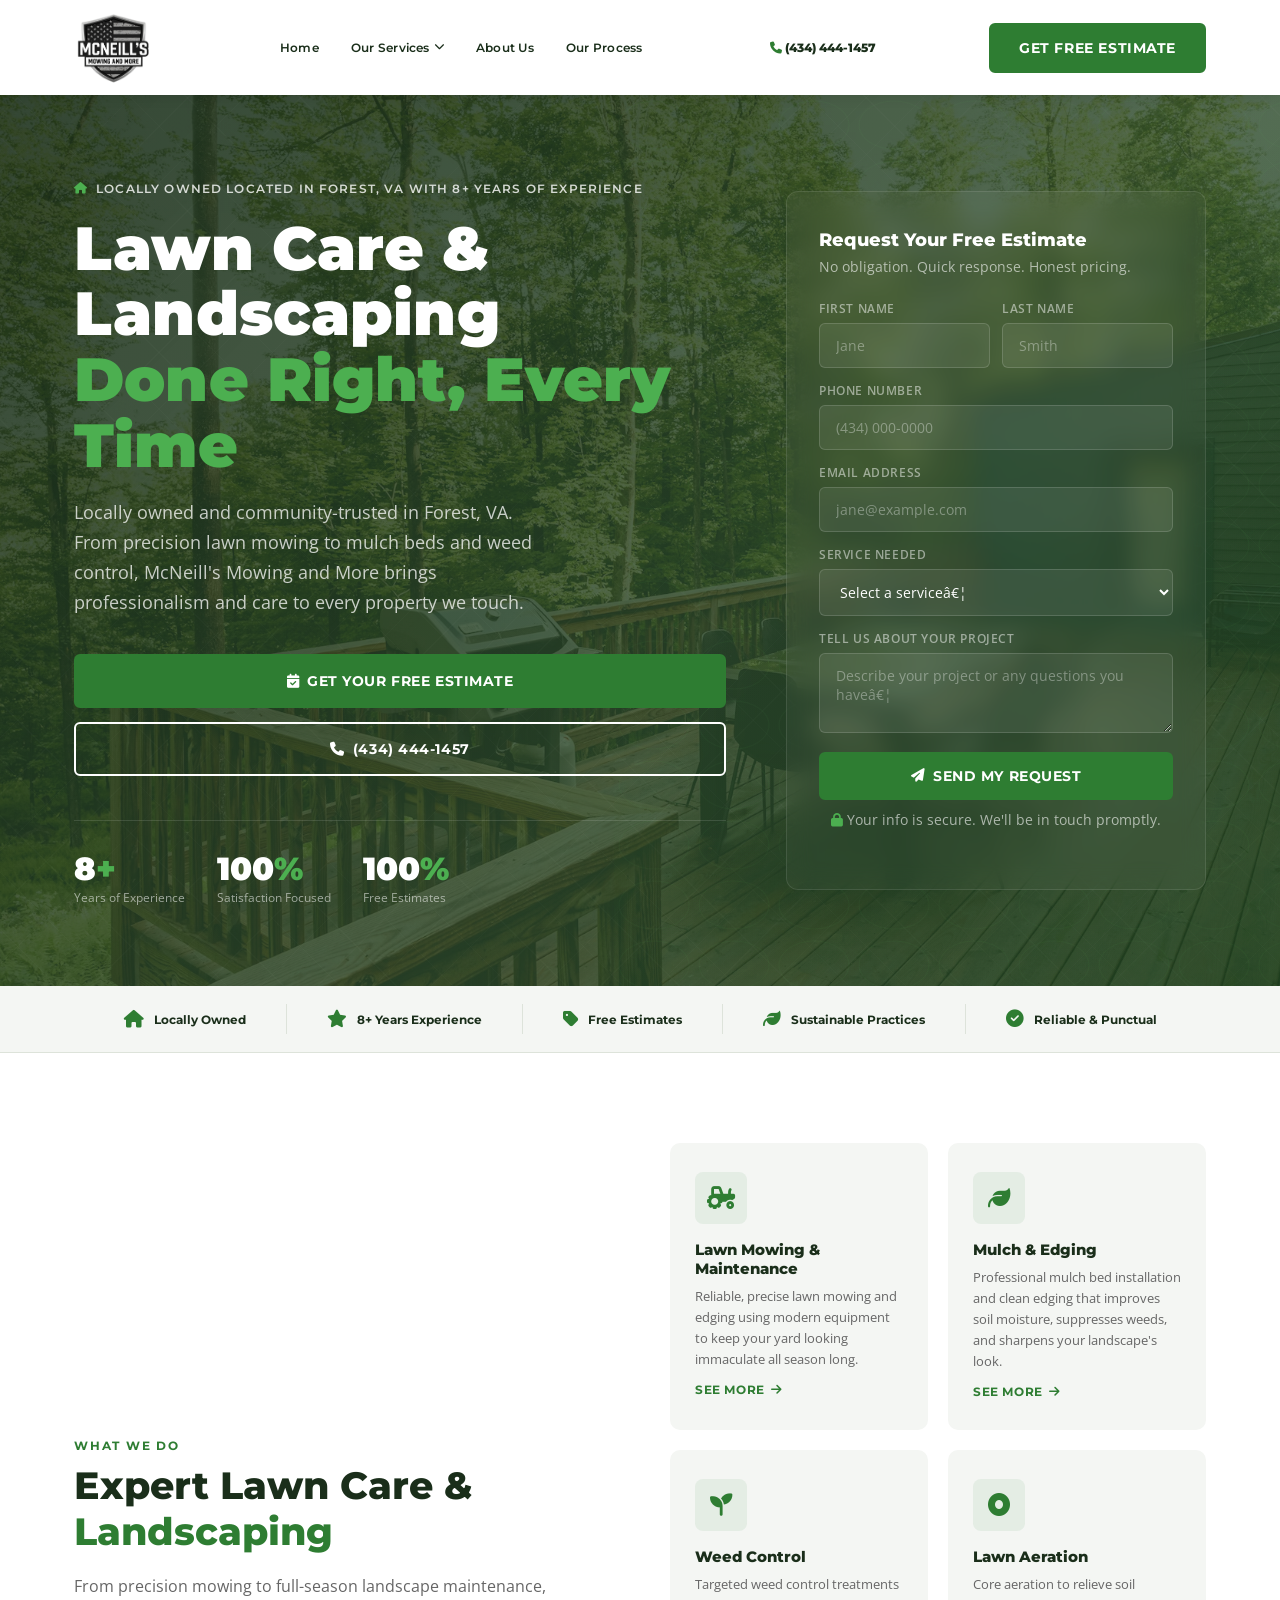
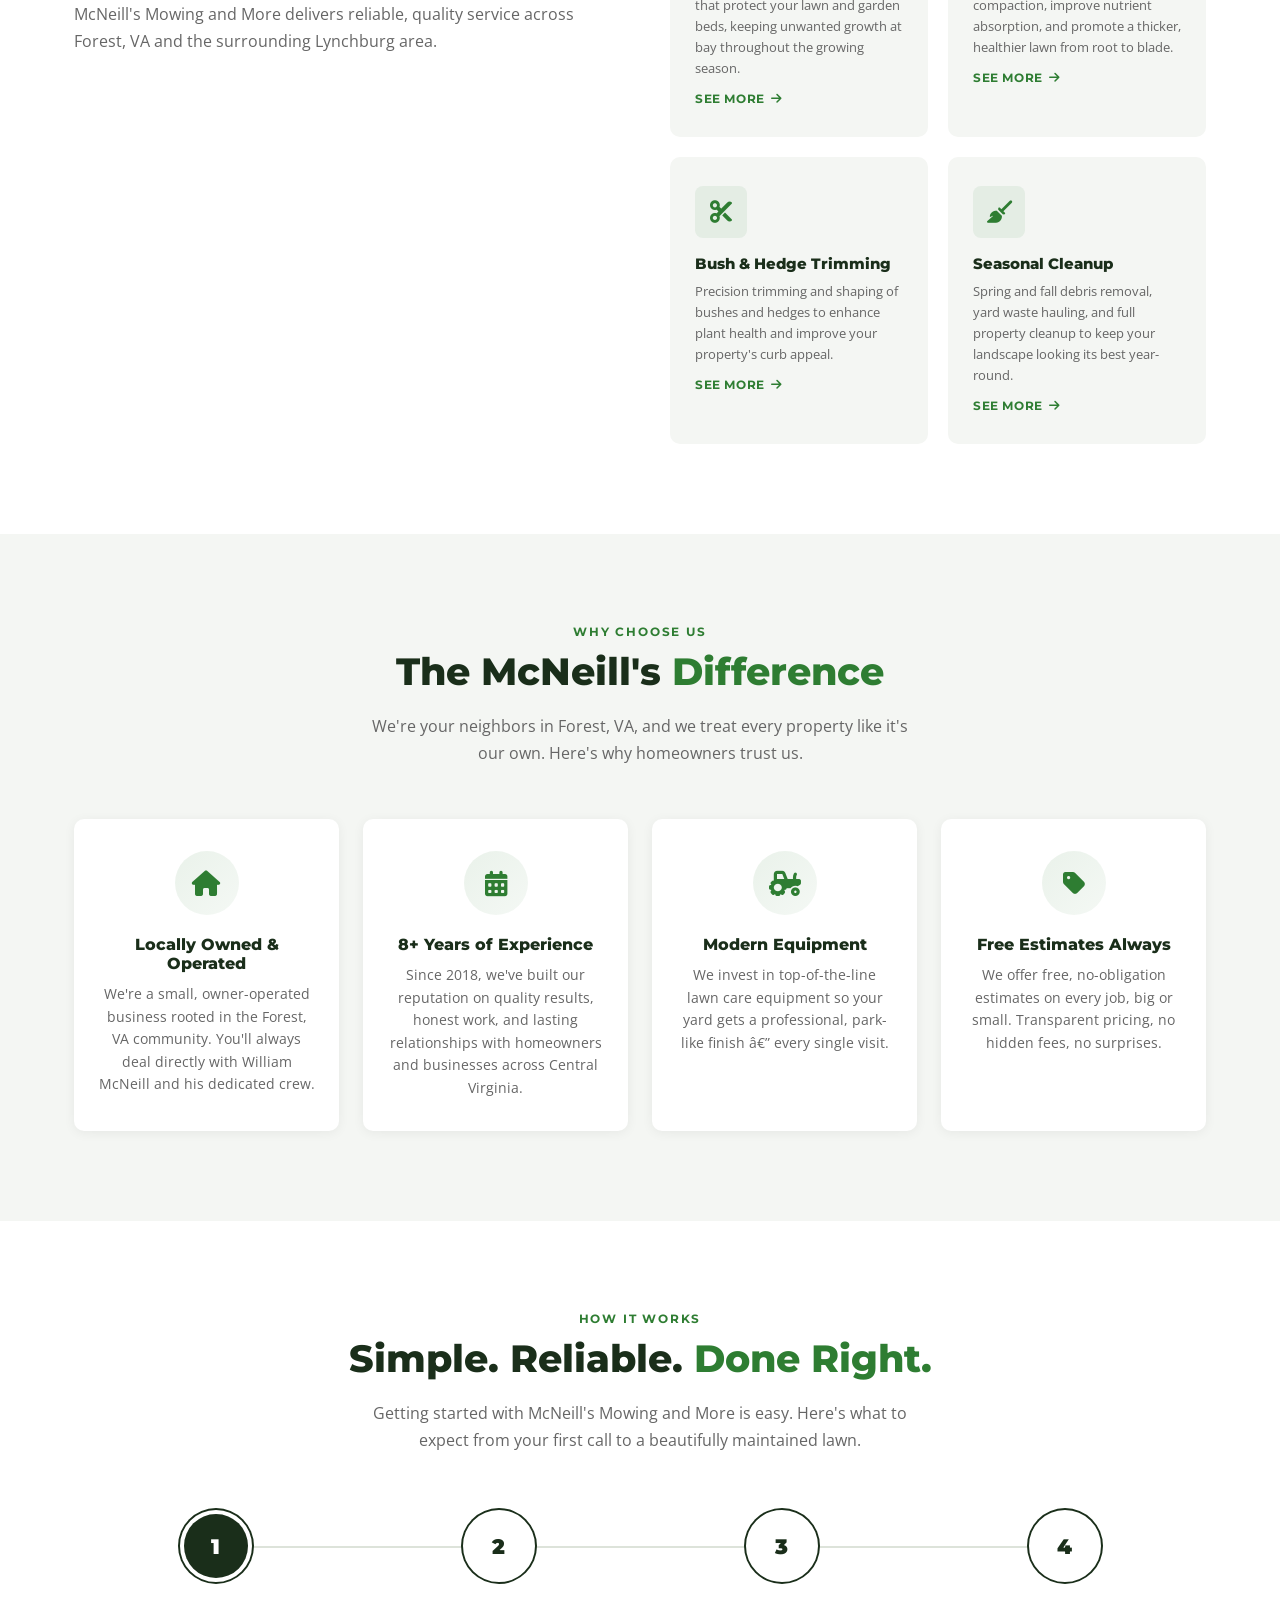
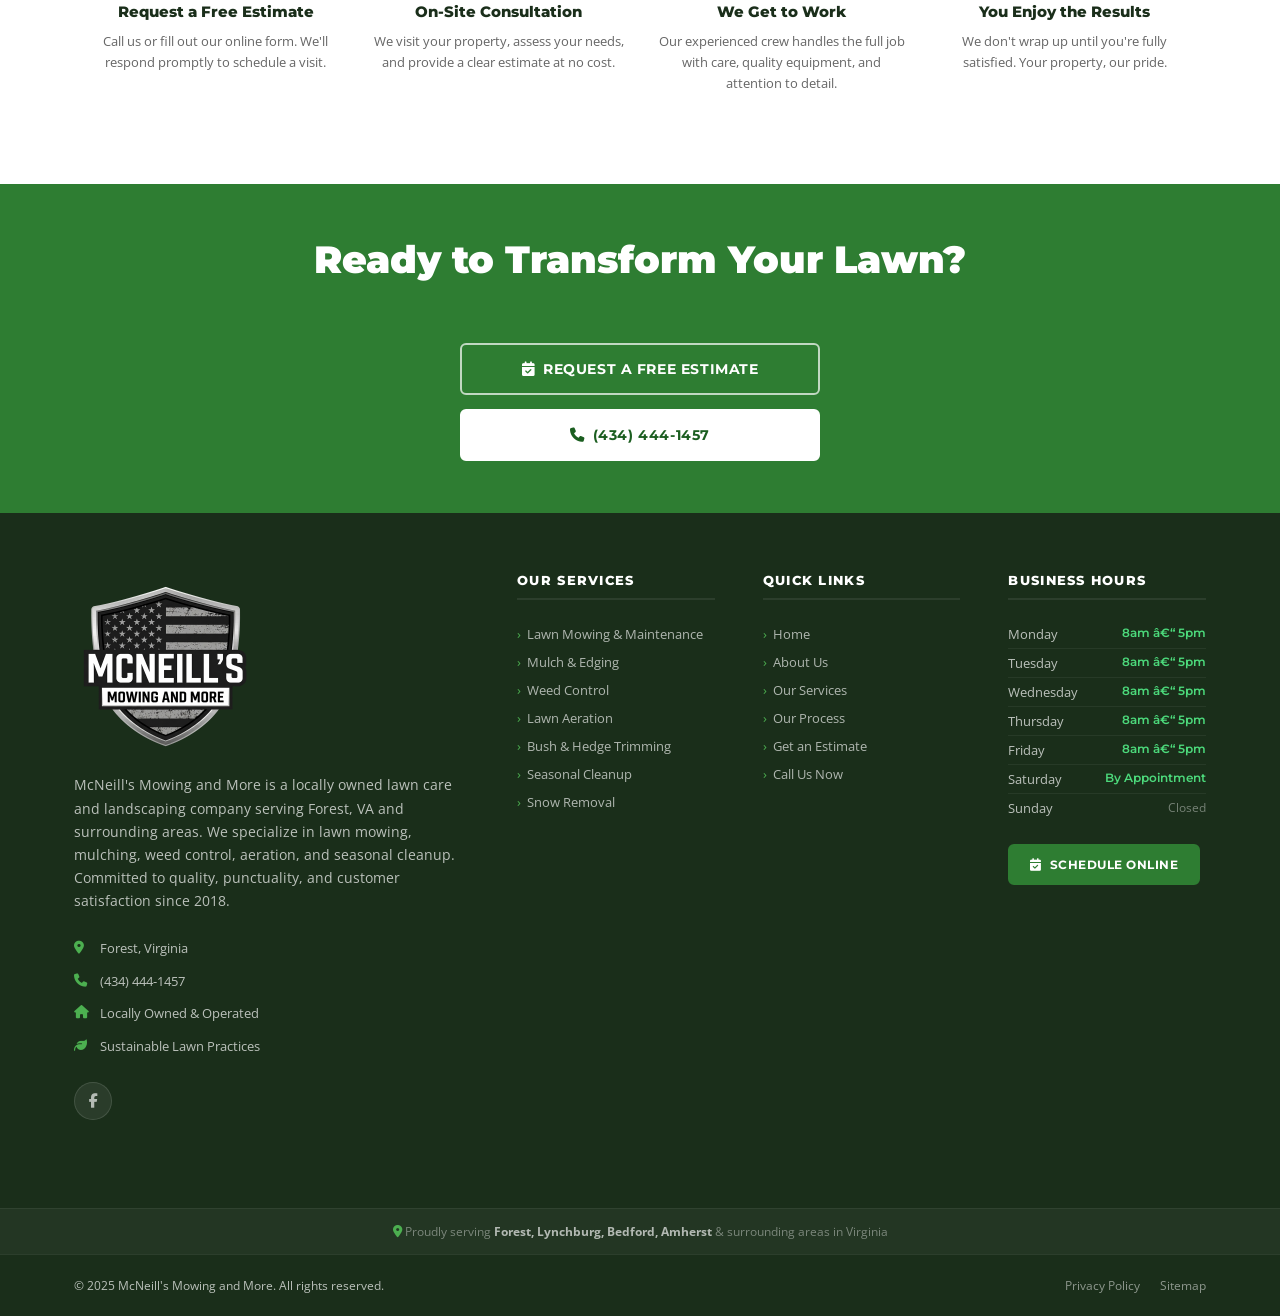
==== commit 599f4f68: "mcneill" ====
--- a/index.html
+++ b/index.html
@@ -1,4 +1,4 @@
-<!DOCTYPE html>
+﻿<!DOCTYPE html>
 <html lang="en">
 <head>
   <meta charset="UTF-8" />
@@ -20,15 +20,15 @@
 <body>
 
 
-<!-- ══════════════════════════════════════════════════
+<!-- â•â•â•â•â•â•â•â•â•â•â•â•â•â•â•â•â•â•â•â•â•â•â•â•â•â•â•â•â•â•â•â•â•â•â•â•â•â•â•â•â•â•â•â•â•â•â•â•â•â•
      NAVIGATION
-══════════════════════════════════════════════════ -->
+â•â•â•â•â•â•â•â•â•â•â•â•â•â•â•â•â•â•â•â•â•â•â•â•â•â•â•â•â•â•â•â•â•â•â•â•â•â•â•â•â•â•â•â•â•â•â•â•â•â• -->
 <nav class="navbar" role="navigation" aria-label="Main navigation">
   <div class="nav-inner">
 
     <!-- Logo -->
     <a href="#home" aria-label="McNeill's Mowing and More Home">
-      <img src="Mason Assets/logo.svg" alt="McNeill's Mowing and More Logo" class="nav-logo" />
+      <img src="Mason Assets/mclogo.png" alt="McNeill's Mowing and More Logo" class="nav-logo" />
     </a>
 
     <!-- Desktop Links -->
@@ -92,9 +92,9 @@
   </div>
 </div>
 
-<!-- ══════════════════════════════════════════════════
+<!-- â•â•â•â•â•â•â•â•â•â•â•â•â•â•â•â•â•â•â•â•â•â•â•â•â•â•â•â•â•â•â•â•â•â•â•â•â•â•â•â•â•â•â•â•â•â•â•â•â•â•
      HERO
-══════════════════════════════════════════════════ -->
+â•â•â•â•â•â•â•â•â•â•â•â•â•â•â•â•â•â•â•â•â•â•â•â•â•â•â•â•â•â•â•â•â•â•â•â•â•â•â•â•â•â•â•â•â•â•â•â•â•â• -->
 <section class="hero" id="home" aria-labelledby="hero-heading">
   <div class="hero-bg-pattern"></div>
   <div class="hero-accent"></div>
@@ -104,7 +104,7 @@
     <div>
       <div class="hero-badge">
         <i class="fa-solid fa-house"></i>
-        Locally Owned &nbsp;•&nbsp; Forest, VA &nbsp;•&nbsp; 8+ Years Experience
+        Locally Owned Located In Forest, VA With 8+ Years Of Experience
       </div>
       <h1 id="hero-heading">
         Lawn Care &amp; Landscaping
@@ -165,7 +165,7 @@
         <div class="form-group">
           <label for="service">Service Needed</label>
           <select id="service" name="service">
-            <option value="">Select a service…</option>
+            <option value="">Select a serviceâ€¦</option>
             <option>Lawn Mowing &amp; Maintenance</option>
             <option>Mulch &amp; Edging</option>
             <option>Weed Control</option>
@@ -178,7 +178,7 @@
         </div>
         <div class="form-group">
           <label for="message">Tell Us About Your Project</label>
-          <textarea id="message" name="message" placeholder="Describe your project or any questions you have…"></textarea>
+          <textarea id="message" name="message" placeholder="Describe your project or any questions you haveâ€¦"></textarea>
         </div>
         <button type="submit" class="btn btn-green" style="width:100%;justify-content:center;">
           <i class="fa-solid fa-paper-plane"></i>Send My Request
@@ -190,9 +190,9 @@
 </section>
 
 
-<!-- ══════════════════════════════════════════════════
+<!-- â•â•â•â•â•â•â•â•â•â•â•â•â•â•â•â•â•â•â•â•â•â•â•â•â•â•â•â•â•â•â•â•â•â•â•â•â•â•â•â•â•â•â•â•â•â•â•â•â•â•
      TRUST BAR
-══════════════════════════════════════════════════ -->
+â•â•â•â•â•â•â•â•â•â•â•â•â•â•â•â•â•â•â•â•â•â•â•â•â•â•â•â•â•â•â•â•â•â•â•â•â•â•â•â•â•â•â•â•â•â•â•â•â•â• -->
 <div class="trust-bar">
   <div class="container">
     <div class="trust-item"><i class="fa-solid fa-house"></i> Locally Owned</div>
@@ -208,9 +208,9 @@
 </div>
 
 
-<!-- ══════════════════════════════════════════════════
+<!-- â•â•â•â•â•â•â•â•â•â•â•â•â•â•â•â•â•â•â•â•â•â•â•â•â•â•â•â•â•â•â•â•â•â•â•â•â•â•â•â•â•â•â•â•â•â•â•â•â•â•
      SERVICES
-══════════════════════════════════════════════════ -->
+â•â•â•â•â•â•â•â•â•â•â•â•â•â•â•â•â•â•â•â•â•â•â•â•â•â•â•â•â•â•â•â•â•â•â•â•â•â•â•â•â•â•â•â•â•â•â•â•â•â• -->
 <section class="services" id="services" aria-labelledby="services-heading">
   <div class="container">
     <div>
@@ -269,9 +269,9 @@
 </section>
 
 
-<!-- ══════════════════════════════════════════════════
+<!-- â•â•â•â•â•â•â•â•â•â•â•â•â•â•â•â•â•â•â•â•â•â•â•â•â•â•â•â•â•â•â•â•â•â•â•â•â•â•â•â•â•â•â•â•â•â•â•â•â•â•
      WHY US
-══════════════════════════════════════════════════ -->
+â•â•â•â•â•â•â•â•â•â•â•â•â•â•â•â•â•â•â•â•â•â•â•â•â•â•â•â•â•â•â•â•â•â•â•â•â•â•â•â•â•â•â•â•â•â•â•â•â•â• -->
 <section class="why-us" id="about" aria-labelledby="whyus-heading">
   <div class="container">
     <div class="section-header">
@@ -296,7 +296,7 @@
       <div class="why-card">
         <div class="why-icon"><i class="fa-solid fa-tractor"></i></div>
         <h4>Modern Equipment</h4>
-        <p>We invest in top-of-the-line lawn care equipment so your yard gets a professional, park-like finish — every single visit.</p>
+        <p>We invest in top-of-the-line lawn care equipment so your yard gets a professional, park-like finish â€” every single visit.</p>
       </div>
 
       <div class="why-card">
@@ -310,9 +310,9 @@
 </section>
 
 
-<!-- ══════════════════════════════════════════════════
+<!-- â•â•â•â•â•â•â•â•â•â•â•â•â•â•â•â•â•â•â•â•â•â•â•â•â•â•â•â•â•â•â•â•â•â•â•â•â•â•â•â•â•â•â•â•â•â•â•â•â•â•
      OUR PROCESS
-══════════════════════════════════════════════════ -->
+â•â•â•â•â•â•â•â•â•â•â•â•â•â•â•â•â•â•â•â•â•â•â•â•â•â•â•â•â•â•â•â•â•â•â•â•â•â•â•â•â•â•â•â•â•â•â•â•â•â• -->
 <section class="process" id="process" aria-labelledby="process-heading">
   <div class="container">
     <div class="section-header">
@@ -346,9 +346,9 @@
 </section>
 
 
-<!-- ══════════════════════════════════════════════════
+<!-- â•â•â•â•â•â•â•â•â•â•â•â•â•â•â•â•â•â•â•â•â•â•â•â•â•â•â•â•â•â•â•â•â•â•â•â•â•â•â•â•â•â•â•â•â•â•â•â•â•â•
      FOOTER
-══════════════════════════════════════════════════ -->
+â•â•â•â•â•â•â•â•â•â•â•â•â•â•â•â•â•â•â•â•â•â•â•â•â•â•â•â•â•â•â•â•â•â•â•â•â•â•â•â•â•â•â•â•â•â•â•â•â•â• -->
 <footer>
 
   <!-- CTA Banner -->
@@ -374,7 +374,7 @@
 
         <!-- About Column -->
         <div>
-          <img src="Mason Assets/logo.svg" alt="McNeill's Mowing and More Logo" class="footer-logo" />
+          <img src="Mason Assets/mclogo.png" alt="McNeill's Mowing and More Logo" class="footer-logo" />
           <p class="footer-about">McNeill's Mowing and More is a locally owned lawn care and landscaping company serving Forest, VA and surrounding areas. We specialize in lawn mowing, mulching, weed control, aeration, and seasonal cleanup. Committed to quality, punctuality, and customer satisfaction since 2018.</p>
           <ul class="footer-contact-list">
             <li><i class="fa-solid fa-location-dot"></i><span>Forest, Virginia</span></li>
@@ -418,11 +418,11 @@
         <div class="footer-col">
           <h5>Business Hours</h5>
           <div class="footer-hours">
-            <div class="day-row"><span>Monday</span><span class="open">8am – 5pm</span></div>
-            <div class="day-row"><span>Tuesday</span><span class="open">8am – 5pm</span></div>
-            <div class="day-row"><span>Wednesday</span><span class="open">8am – 5pm</span></div>
-            <div class="day-row"><span>Thursday</span><span class="open">8am – 5pm</span></div>
-            <div class="day-row"><span>Friday</span><span class="open">8am – 5pm</span></div>
+            <div class="day-row"><span>Monday</span><span class="open">8am â€“ 5pm</span></div>
+            <div class="day-row"><span>Tuesday</span><span class="open">8am â€“ 5pm</span></div>
+            <div class="day-row"><span>Wednesday</span><span class="open">8am â€“ 5pm</span></div>
+            <div class="day-row"><span>Thursday</span><span class="open">8am â€“ 5pm</span></div>
+            <div class="day-row"><span>Friday</span><span class="open">8am â€“ 5pm</span></div>
             <div class="day-row"><span>Saturday</span><span class="open">By Appointment</span></div>
             <div class="day-row"><span>Sunday</span><span class="closed">Closed</span></div>
           </div>
@@ -456,9 +456,9 @@
 
 
 
-<!-- ══════════════════════════════════════════════════
+<!-- â•â•â•â•â•â•â•â•â•â•â•â•â•â•â•â•â•â•â•â•â•â•â•â•â•â•â•â•â•â•â•â•â•â•â•â•â•â•â•â•â•â•â•â•â•â•â•â•â•â•
      JAVASCRIPT
-══════════════════════════════════════════════════ -->
+â•â•â•â•â•â•â•â•â•â•â•â•â•â•â•â•â•â•â•â•â•â•â•â•â•â•â•â•â•â•â•â•â•â•â•â•â•â•â•â•â•â•â•â•â•â•â•â•â•â• -->
 <script>
   document.addEventListener('DOMContentLoaded', () => {
 
--- a/styles.css
+++ b/styles.css
@@ -74,12 +74,13 @@
 }
 .nav-inner {
   display: flex; align-items: center; justify-content: space-between;
-  padding: 0 24px; max-width: 1180px; margin: 0 auto; height: 72px;
+  padding: 0 24px; max-width: 1180px; margin: 0 auto; height: 95px;
 }
 .nav-logo {
   display: flex; align-items: center; gap: 10px;
   font-family: 'Montserrat', sans-serif; font-weight: 900;
   font-size: 1.1rem; color: var(--navy); line-height: 1;
+  width: auto; height: 79px;
 }
 .nav-logo .logo-icon {
   width: 34px; height: 34px; background: var(--green);
@@ -384,7 +385,7 @@
   display: flex; align-items: center; gap: 12px;
   font-family: 'Montserrat', sans-serif; font-weight: 900;
   font-size: 1.2rem; color: #fff; margin-bottom: 16px;
-  filter: brightness(0) invert(1);
+  width: 183px; height: auto;
 }
 .footer-logo .logo-icon {
   width: 38px; height: 38px; background: var(--green);
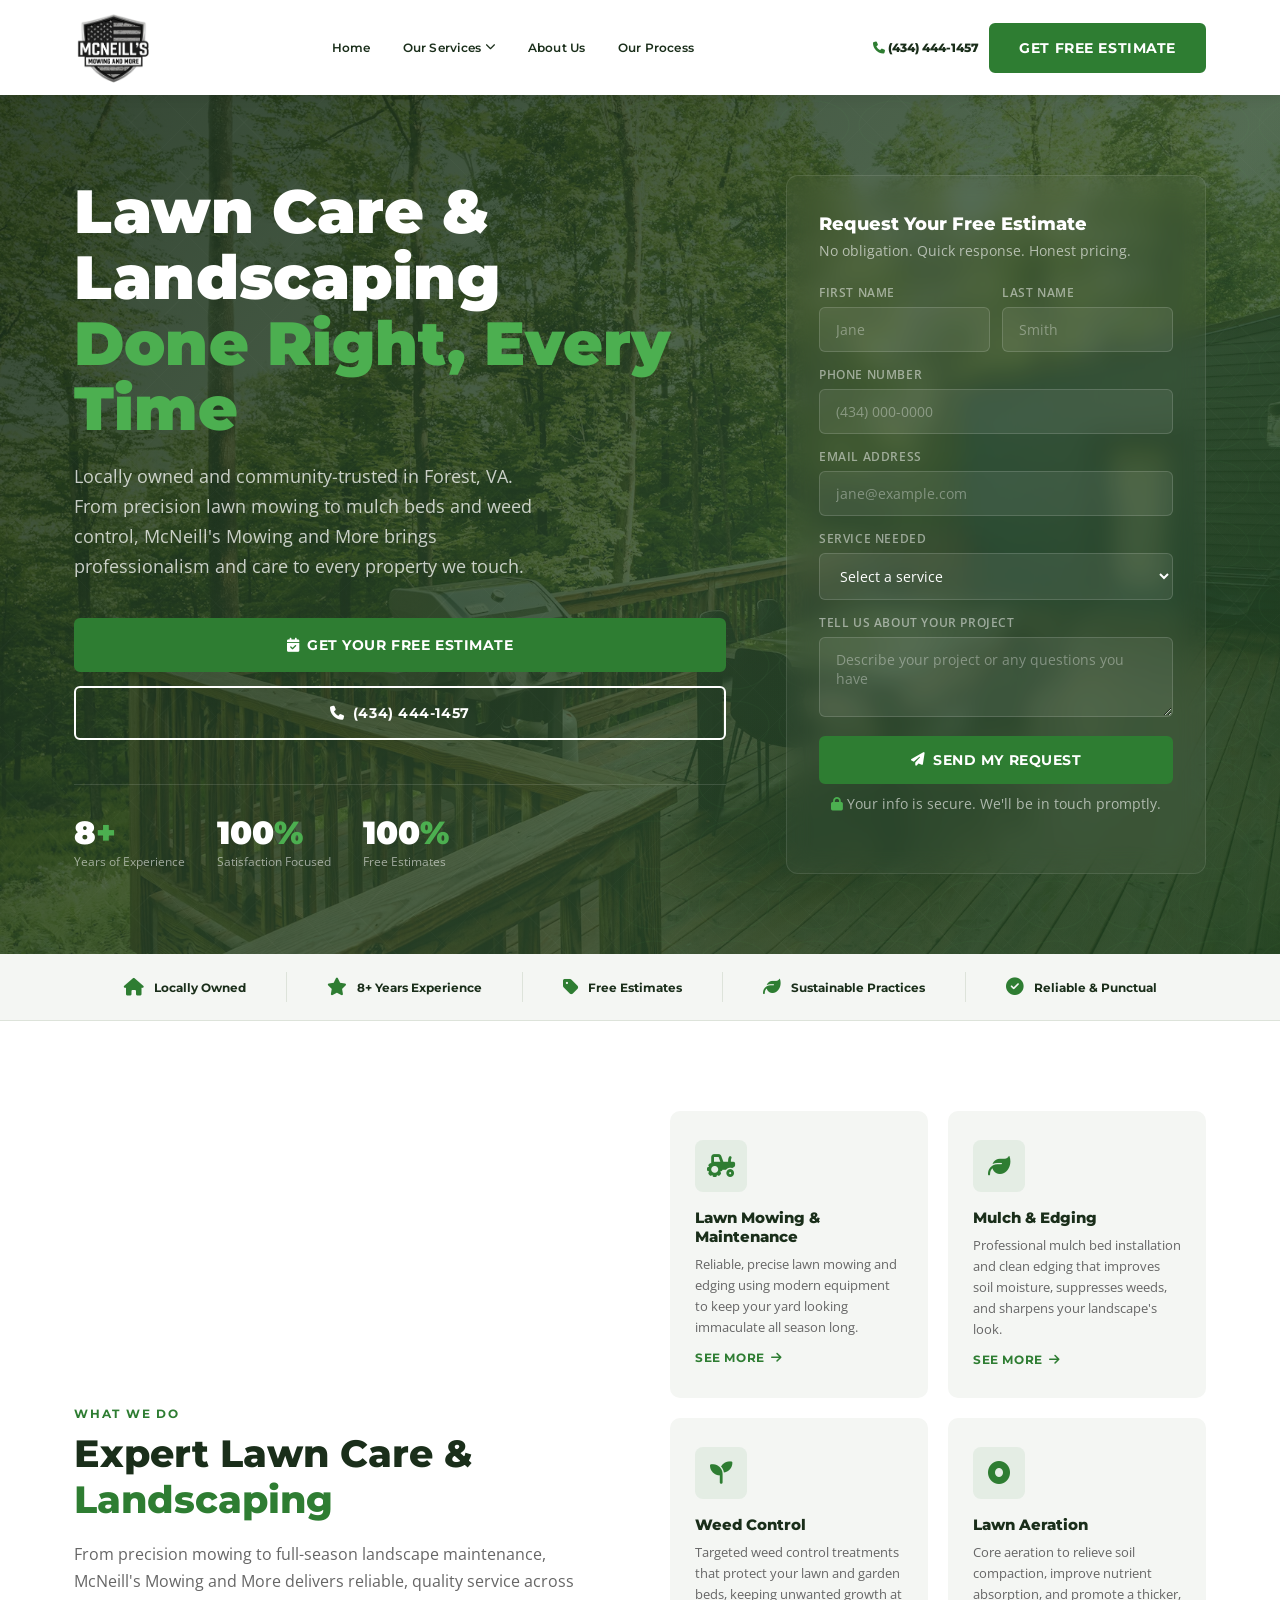
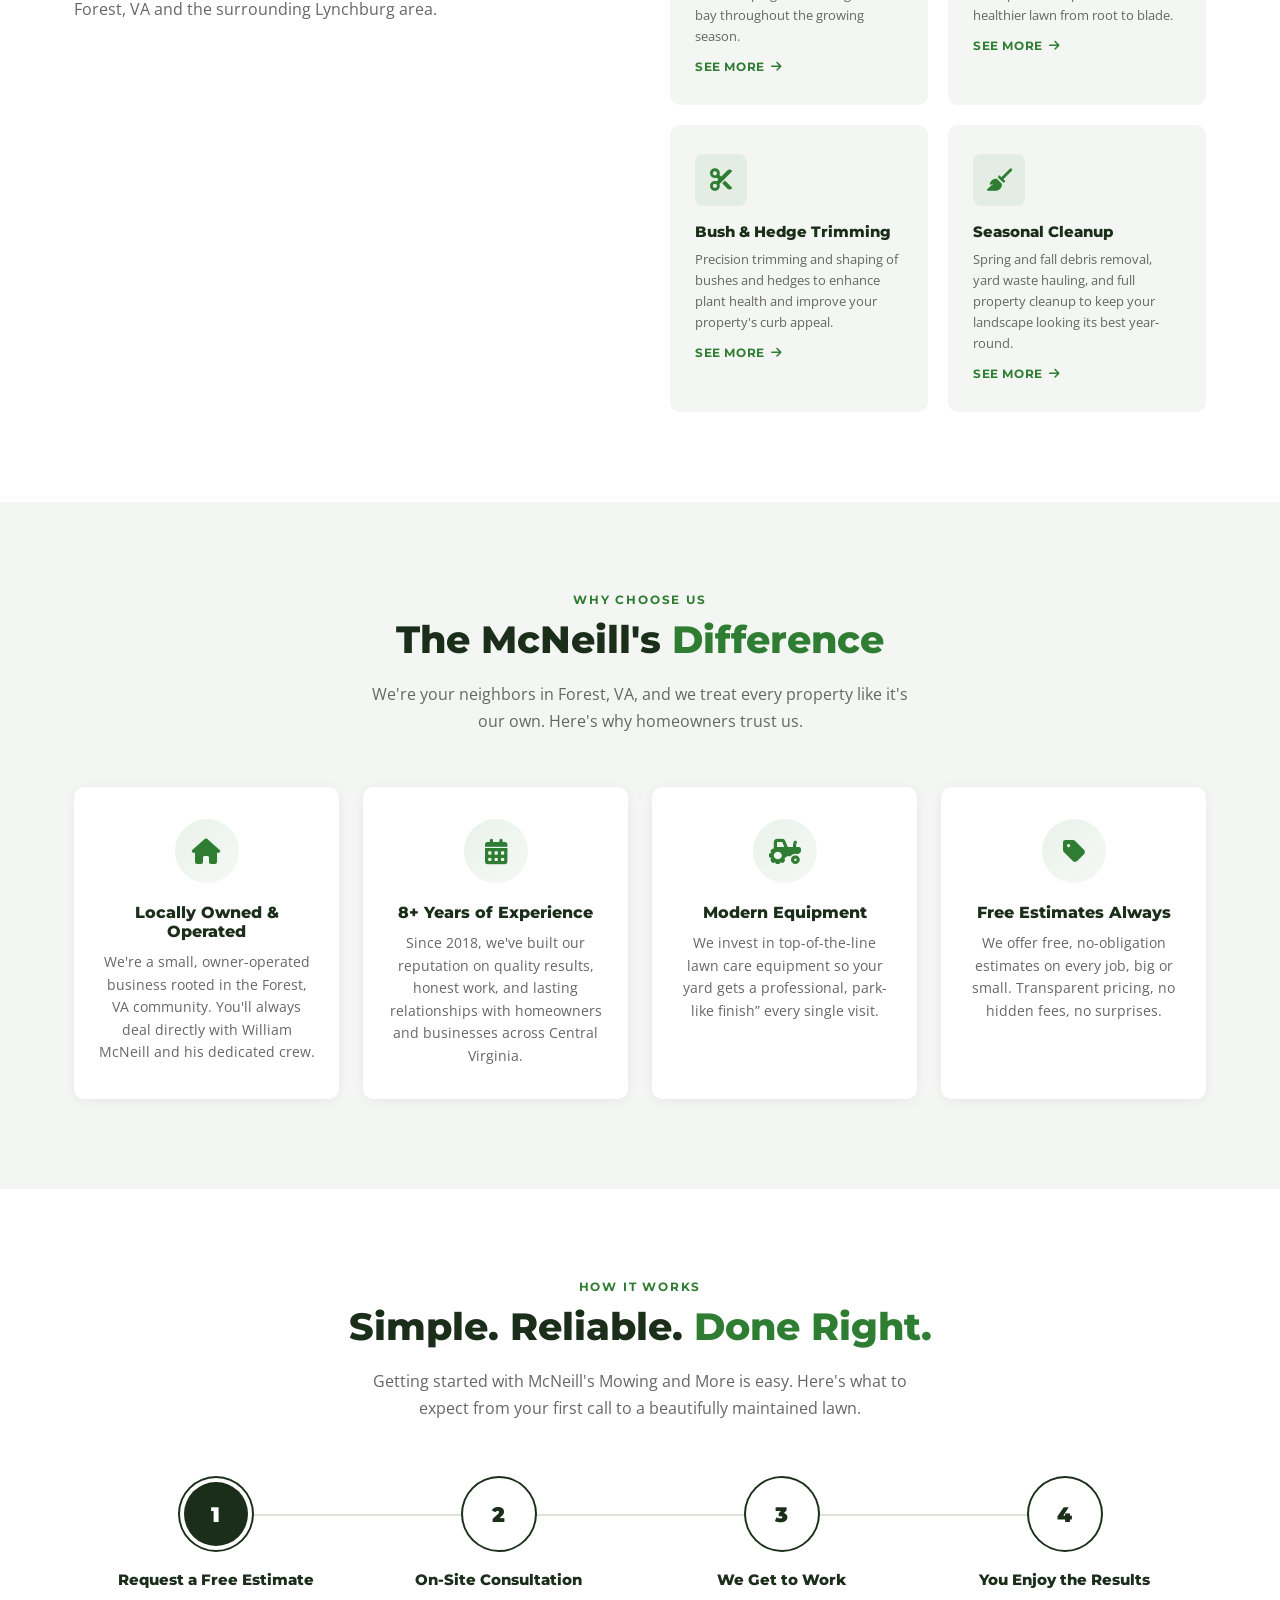
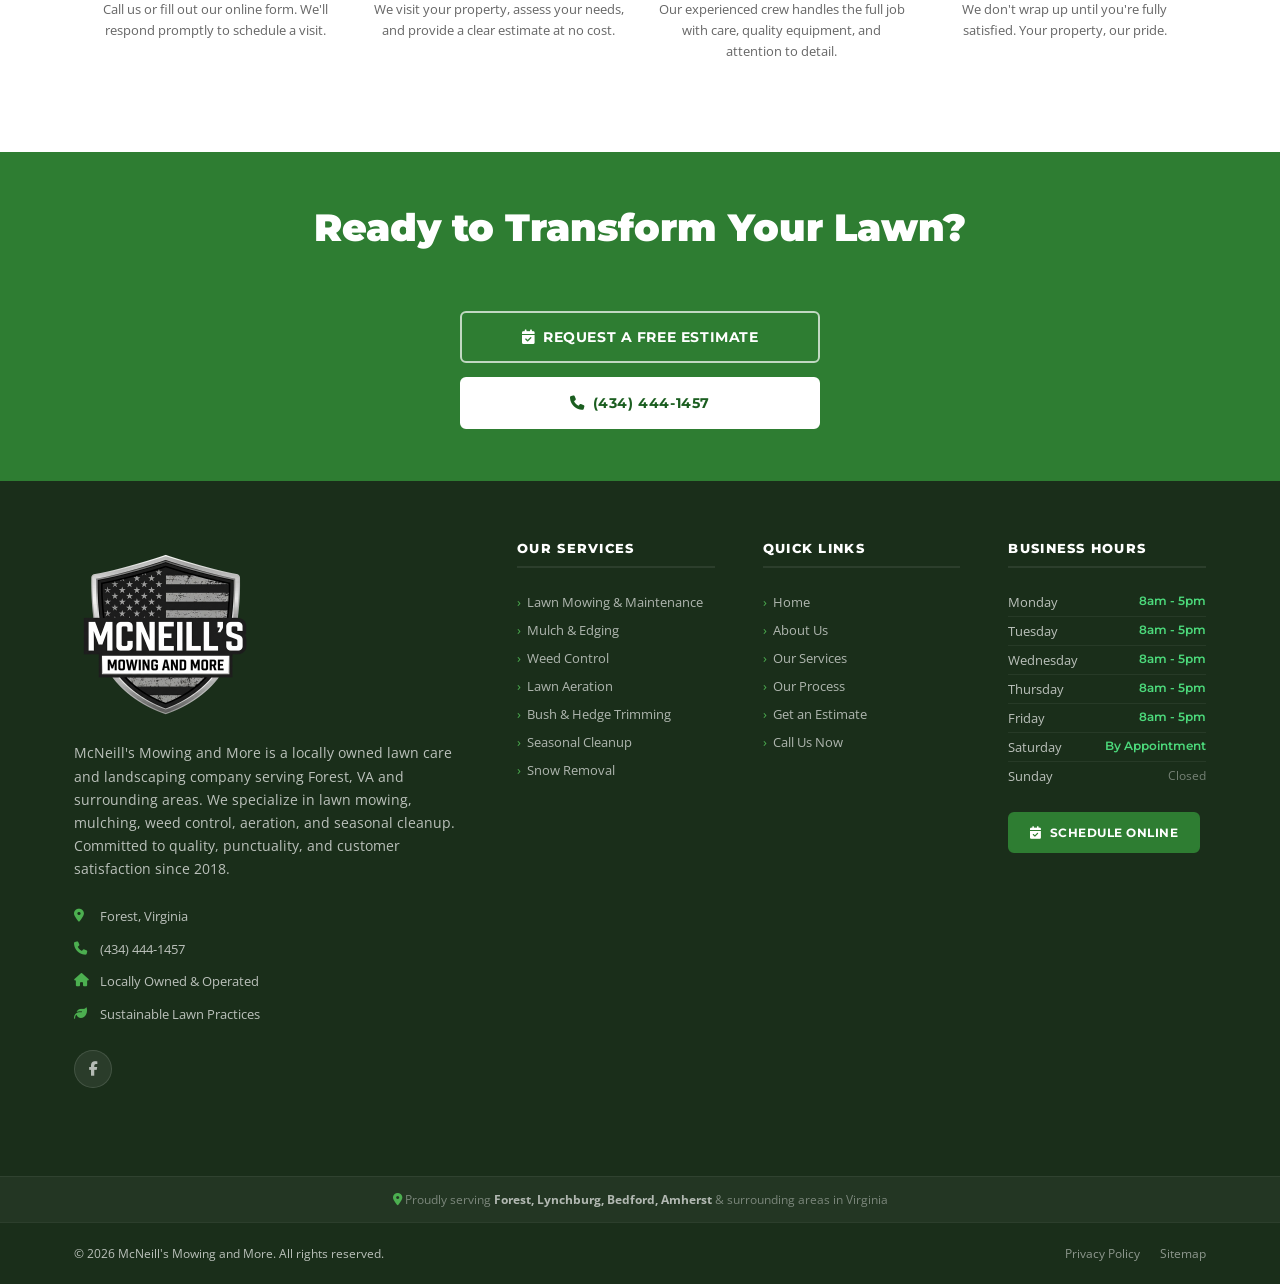
==== commit c55a608e: "update" ====
--- a/index.html
+++ b/index.html
@@ -20,9 +20,9 @@
 <body>
 
 
-<!-- â•â•â•â•â•â•â•â•â•â•â•â•â•â•â•â•â•â•â•â•â•â•â•â•â•â•â•â•â•â•â•â•â•â•â•â•â•â•â•â•â•â•â•â•â•â•â•â•â•â•
+<!-- 
      NAVIGATION
-â•â•â•â•â•â•â•â•â•â•â•â•â•â•â•â•â•â•â•â•â•â•â•â•â•â•â•â•â•â•â•â•â•â•â•â•â•â•â•â•â•â•â•â•â•â•â•â•â•â• -->
+ -->
 <nav class="navbar" role="navigation" aria-label="Main navigation">
   <div class="nav-inner">
 
@@ -49,11 +49,9 @@
       <li><a href="#process">Our Process</a></li>
     </ul>
 
-    <!-- Phone -->
-    <span class="nav-phone"><i class="fa-solid fa-phone"></i> (434) 444-1457</span>
-
     <!-- CTA -->
     <div class="nav-cta">
+      <span class="nav-phone"><i class="fa-solid fa-phone"></i> (434) 444-1457</span>
       <a href="#contact" class="btn btn-green">Get Free Estimate</a>
     </div>
 
@@ -92,9 +90,9 @@
   </div>
 </div>
 
-<!-- â•â•â•â•â•â•â•â•â•â•â•â•â•â•â•â•â•â•â•â•â•â•â•â•â•â•â•â•â•â•â•â•â•â•â•â•â•â•â•â•â•â•â•â•â•â•â•â•â•â•
+<!-- 
      HERO
-â•â•â•â•â•â•â•â•â•â•â•â•â•â•â•â•â•â•â•â•â•â•â•â•â•â•â•â•â•â•â•â•â•â•â•â•â•â•â•â•â•â•â•â•â•â•â•â•â•â• -->
+ -->
 <section class="hero" id="home" aria-labelledby="hero-heading">
   <div class="hero-bg-pattern"></div>
   <div class="hero-accent"></div>
@@ -102,10 +100,6 @@
   <div class="hero-content">
     <!-- Left: Copy -->
     <div>
-      <div class="hero-badge">
-        <i class="fa-solid fa-house"></i>
-        Locally Owned Located In Forest, VA With 8+ Years Of Experience
-      </div>
       <h1 id="hero-heading">
         Lawn Care &amp; Landscaping
         <span>Done Right, Every Time</span>
@@ -165,7 +159,7 @@
         <div class="form-group">
           <label for="service">Service Needed</label>
           <select id="service" name="service">
-            <option value="">Select a serviceâ€¦</option>
+            <option value="">Select a service</option>
             <option>Lawn Mowing &amp; Maintenance</option>
             <option>Mulch &amp; Edging</option>
             <option>Weed Control</option>
@@ -178,7 +172,7 @@
         </div>
         <div class="form-group">
           <label for="message">Tell Us About Your Project</label>
-          <textarea id="message" name="message" placeholder="Describe your project or any questions you haveâ€¦"></textarea>
+          <textarea id="message" name="message" placeholder="Describe your project or any questions you have"></textarea>
         </div>
         <button type="submit" class="btn btn-green" style="width:100%;justify-content:center;">
           <i class="fa-solid fa-paper-plane"></i>Send My Request
@@ -190,9 +184,9 @@
 </section>
 
 
-<!-- â•â•â•â•â•â•â•â•â•â•â•â•â•â•â•â•â•â•â•â•â•â•â•â•â•â•â•â•â•â•â•â•â•â•â•â•â•â•â•â•â•â•â•â•â•â•â•â•â•â•
+<!-- 
      TRUST BAR
-â•â•â•â•â•â•â•â•â•â•â•â•â•â•â•â•â•â•â•â•â•â•â•â•â•â•â•â•â•â•â•â•â•â•â•â•â•â•â•â•â•â•â•â•â•â•â•â•â•â• -->
+ -->
 <div class="trust-bar">
   <div class="container">
     <div class="trust-item"><i class="fa-solid fa-house"></i> Locally Owned</div>
@@ -208,9 +202,9 @@
 </div>
 
 
-<!-- â•â•â•â•â•â•â•â•â•â•â•â•â•â•â•â•â•â•â•â•â•â•â•â•â•â•â•â•â•â•â•â•â•â•â•â•â•â•â•â•â•â•â•â•â•â•â•â•â•â•
+<!-- 
      SERVICES
-â•â•â•â•â•â•â•â•â•â•â•â•â•â•â•â•â•â•â•â•â•â•â•â•â•â•â•â•â•â•â•â•â•â•â•â•â•â•â•â•â•â•â•â•â•â•â•â•â•â• -->
+-->
 <section class="services" id="services" aria-labelledby="services-heading">
   <div class="container">
     <div>
@@ -269,9 +263,9 @@
 </section>
 
 
-<!-- â•â•â•â•â•â•â•â•â•â•â•â•â•â•â•â•â•â•â•â•â•â•â•â•â•â•â•â•â•â•â•â•â•â•â•â•â•â•â•â•â•â•â•â•â•â•â•â•â•â•
+<!-- 
      WHY US
-â•â•â•â•â•â•â•â•â•â•â•â•â•â•â•â•â•â•â•â•â•â•â•â•â•â•â•â•â•â•â•â•â•â•â•â•â•â•â•â•â•â•â•â•â•â•â•â•â•â• -->
+ -->
 <section class="why-us" id="about" aria-labelledby="whyus-heading">
   <div class="container">
     <div class="section-header">
@@ -296,7 +290,7 @@
       <div class="why-card">
         <div class="why-icon"><i class="fa-solid fa-tractor"></i></div>
         <h4>Modern Equipment</h4>
-        <p>We invest in top-of-the-line lawn care equipment so your yard gets a professional, park-like finish â€” every single visit.</p>
+        <p>We invest in top-of-the-line lawn care equipment so your yard gets a professional, park-like finish” every single visit.</p>
       </div>
 
       <div class="why-card">
@@ -310,9 +304,9 @@
 </section>
 
 
-<!-- â•â•â•â•â•â•â•â•â•â•â•â•â•â•â•â•â•â•â•â•â•â•â•â•â•â•â•â•â•â•â•â•â•â•â•â•â•â•â•â•â•â•â•â•â•â•â•â•â•â•
+<!-- 
      OUR PROCESS
-â•â•â•â•â•â•â•â•â•â•â•â•â•â•â•â•â•â•â•â•â•â•â•â•â•â•â•â•â•â•â•â•â•â•â•â•â•â•â•â•â•â•â•â•â•â•â•â•â•â• -->
+-->
 <section class="process" id="process" aria-labelledby="process-heading">
   <div class="container">
     <div class="section-header">
@@ -346,9 +340,9 @@
 </section>
 
 
-<!-- â•â•â•â•â•â•â•â•â•â•â•â•â•â•â•â•â•â•â•â•â•â•â•â•â•â•â•â•â•â•â•â•â•â•â•â•â•â•â•â•â•â•â•â•â•â•â•â•â•â•
+<!-- 
      FOOTER
-â•â•â•â•â•â•â•â•â•â•â•â•â•â•â•â•â•â•â•â•â•â•â•â•â•â•â•â•â•â•â•â•â•â•â•â•â•â•â•â•â•â•â•â•â•â•â•â•â•â• -->
+-->
 <footer>
 
   <!-- CTA Banner -->
@@ -418,11 +412,11 @@
         <div class="footer-col">
           <h5>Business Hours</h5>
           <div class="footer-hours">
-            <div class="day-row"><span>Monday</span><span class="open">8am â€“ 5pm</span></div>
-            <div class="day-row"><span>Tuesday</span><span class="open">8am â€“ 5pm</span></div>
-            <div class="day-row"><span>Wednesday</span><span class="open">8am â€“ 5pm</span></div>
-            <div class="day-row"><span>Thursday</span><span class="open">8am â€“ 5pm</span></div>
-            <div class="day-row"><span>Friday</span><span class="open">8am â€“ 5pm</span></div>
+            <div class="day-row"><span>Monday</span><span class="open">8am - 5pm</span></div>
+            <div class="day-row"><span>Tuesday</span><span class="open">8am - 5pm</span></div>
+            <div class="day-row"><span>Wednesday</span><span class="open">8am - 5pm</span></div>
+            <div class="day-row"><span>Thursday</span><span class="open">8am - 5pm</span></div>
+            <div class="day-row"><span>Friday</span><span class="open">8am - 5pm</span></div>
             <div class="day-row"><span>Saturday</span><span class="open">By Appointment</span></div>
             <div class="day-row"><span>Sunday</span><span class="closed">Closed</span></div>
           </div>
@@ -445,7 +439,7 @@
   <!-- Bottom Bar -->
   <div class="footer-bottom">
     <div class="container">
-      <span>&copy; 2025 McNeill's Mowing and More. All rights reserved.</span>
+      <span>&copy; 2026 McNeill's Mowing and More. All rights reserved.</span>
       <div class="footer-bottom-links">
         <a href="#">Privacy Policy</a>
         <a href="#">Sitemap</a>
@@ -456,9 +450,9 @@
 
 
 
-<!-- â•â•â•â•â•â•â•â•â•â•â•â•â•â•â•â•â•â•â•â•â•â•â•â•â•â•â•â•â•â•â•â•â•â•â•â•â•â•â•â•â•â•â•â•â•â•â•â•â•â•
+<!--
      JAVASCRIPT
-â•â•â•â•â•â•â•â•â•â•â•â•â•â•â•â•â•â•â•â•â•â•â•â•â•â•â•â•â•â•â•â•â•â•â•â•â•â•â•â•â•â•â•â•â•â•â•â•â•â• -->
+ -->
 <script>
   document.addEventListener('DOMContentLoaded', () => {
 
--- a/styles.css
+++ b/styles.css
@@ -490,7 +490,9 @@
   .hamburger { display: flex; }
   .footer-grid { grid-template-columns: 1fr 1fr; gap: 36px; }
   .hero-content { grid-template-columns: 1fr; }
-  .hero-card { max-width: 500px; }
+  .hero-card { max-width: 500px; margin: 0 auto; }
+  .hero-stats { justify-content: center; flex-wrap: wrap; }
+  .hero-stats > div { text-align: center; }
   .services .container { grid-template-columns: 1fr; }
   .why-grid { grid-template-columns: repeat(2, 1fr); }
   .process-steps { grid-template-columns: repeat(2, 1fr); gap: 40px; }
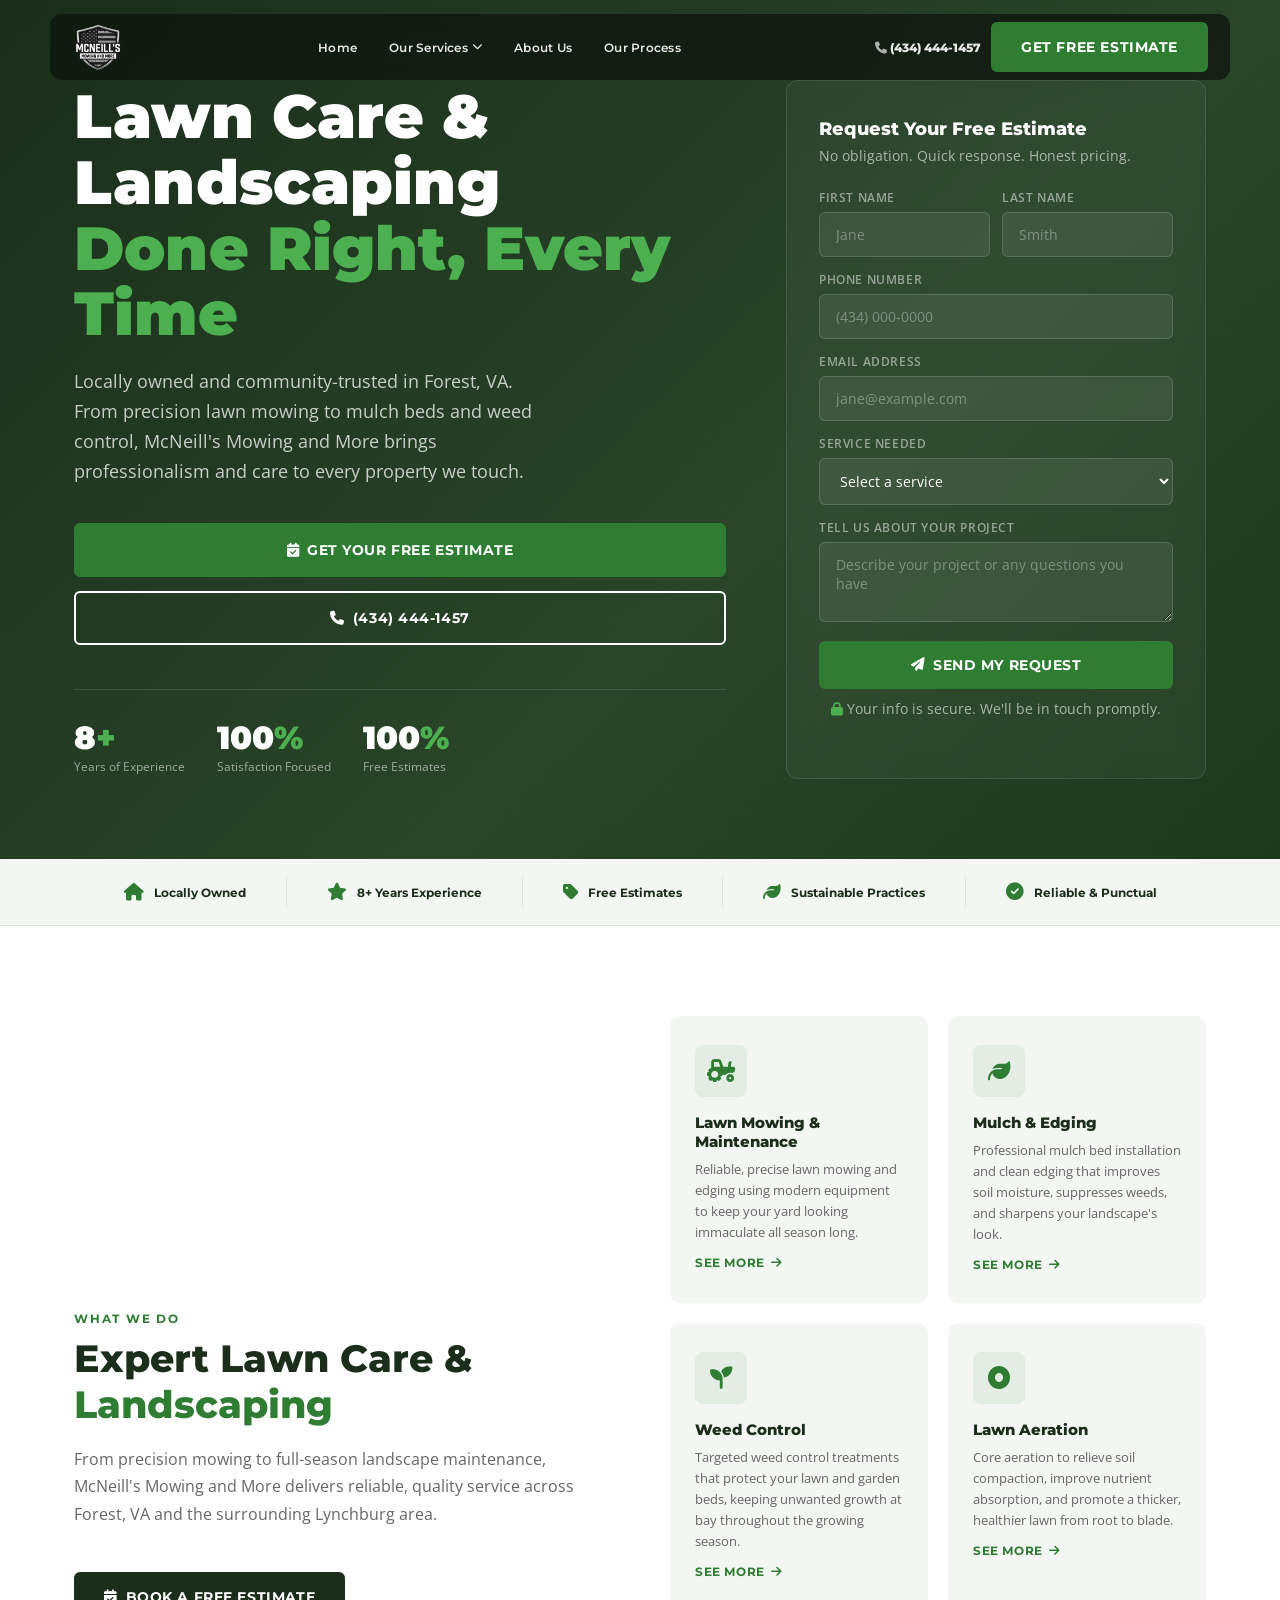
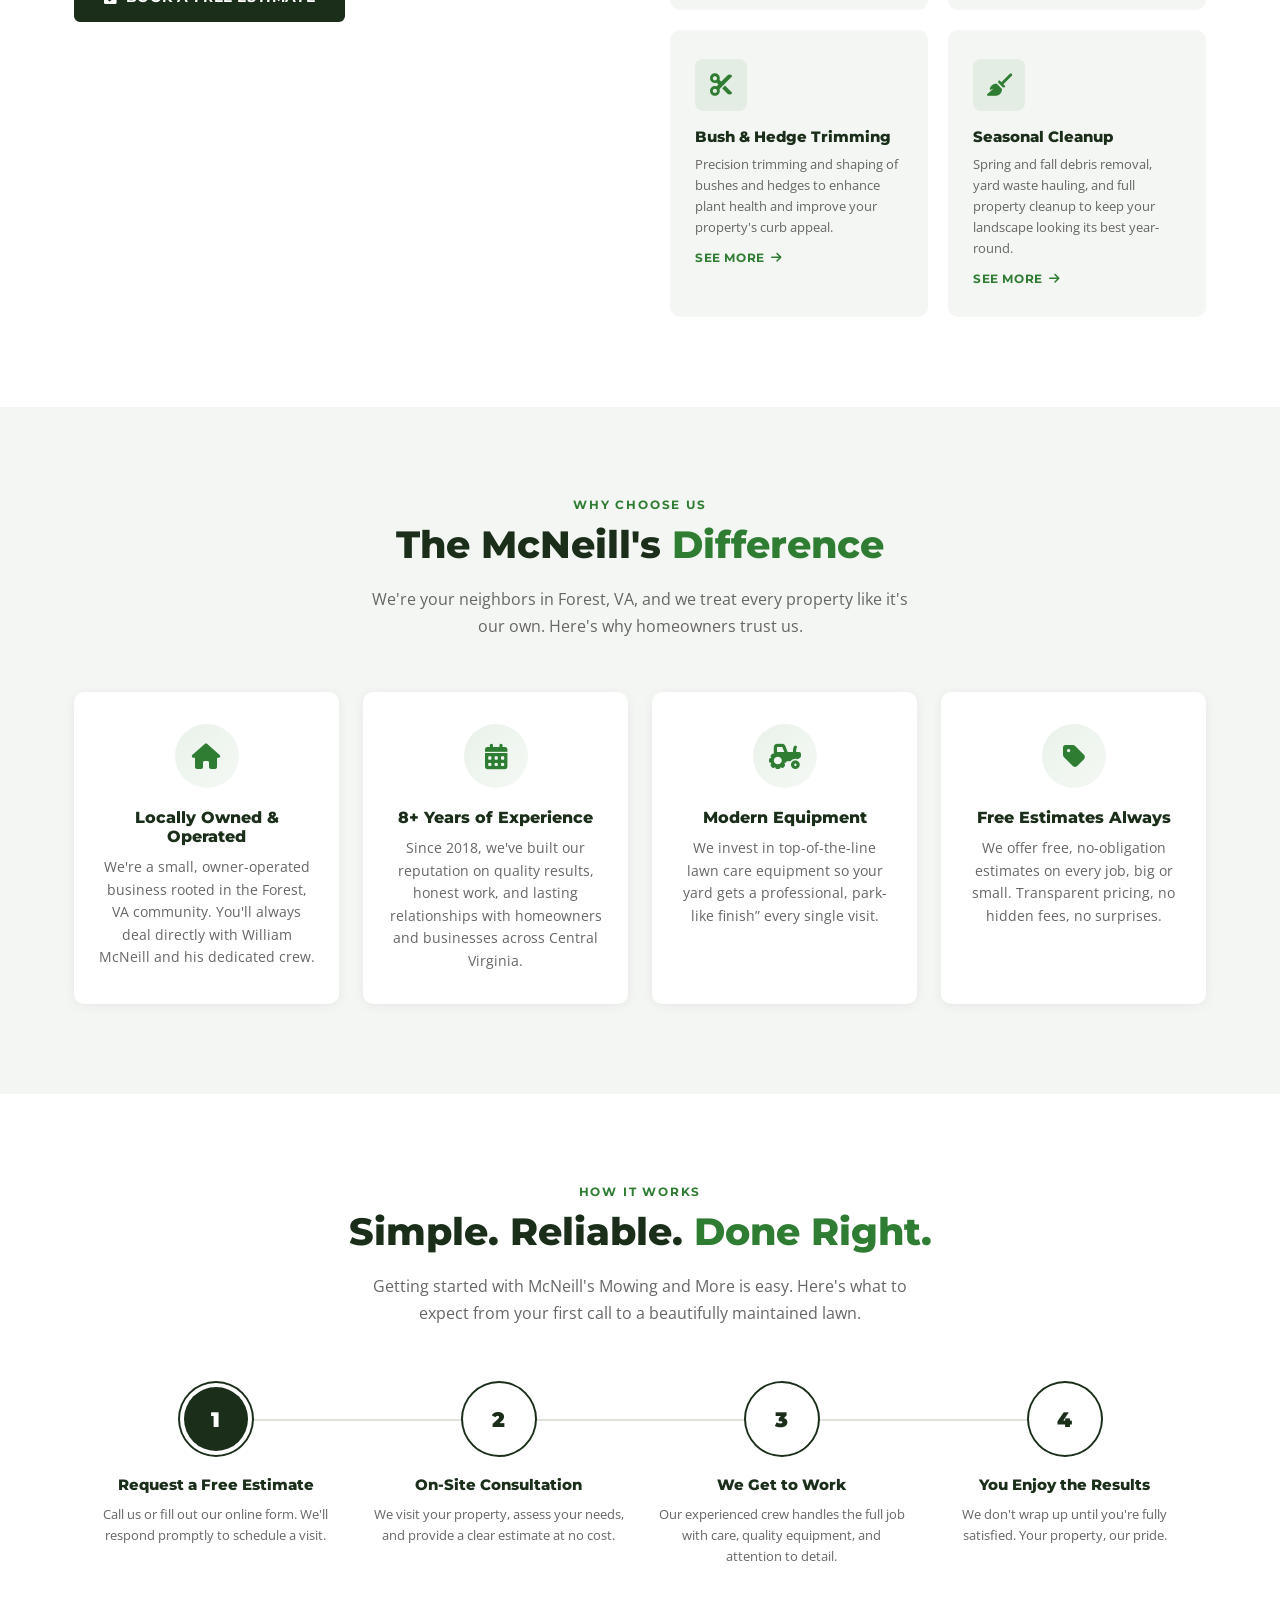
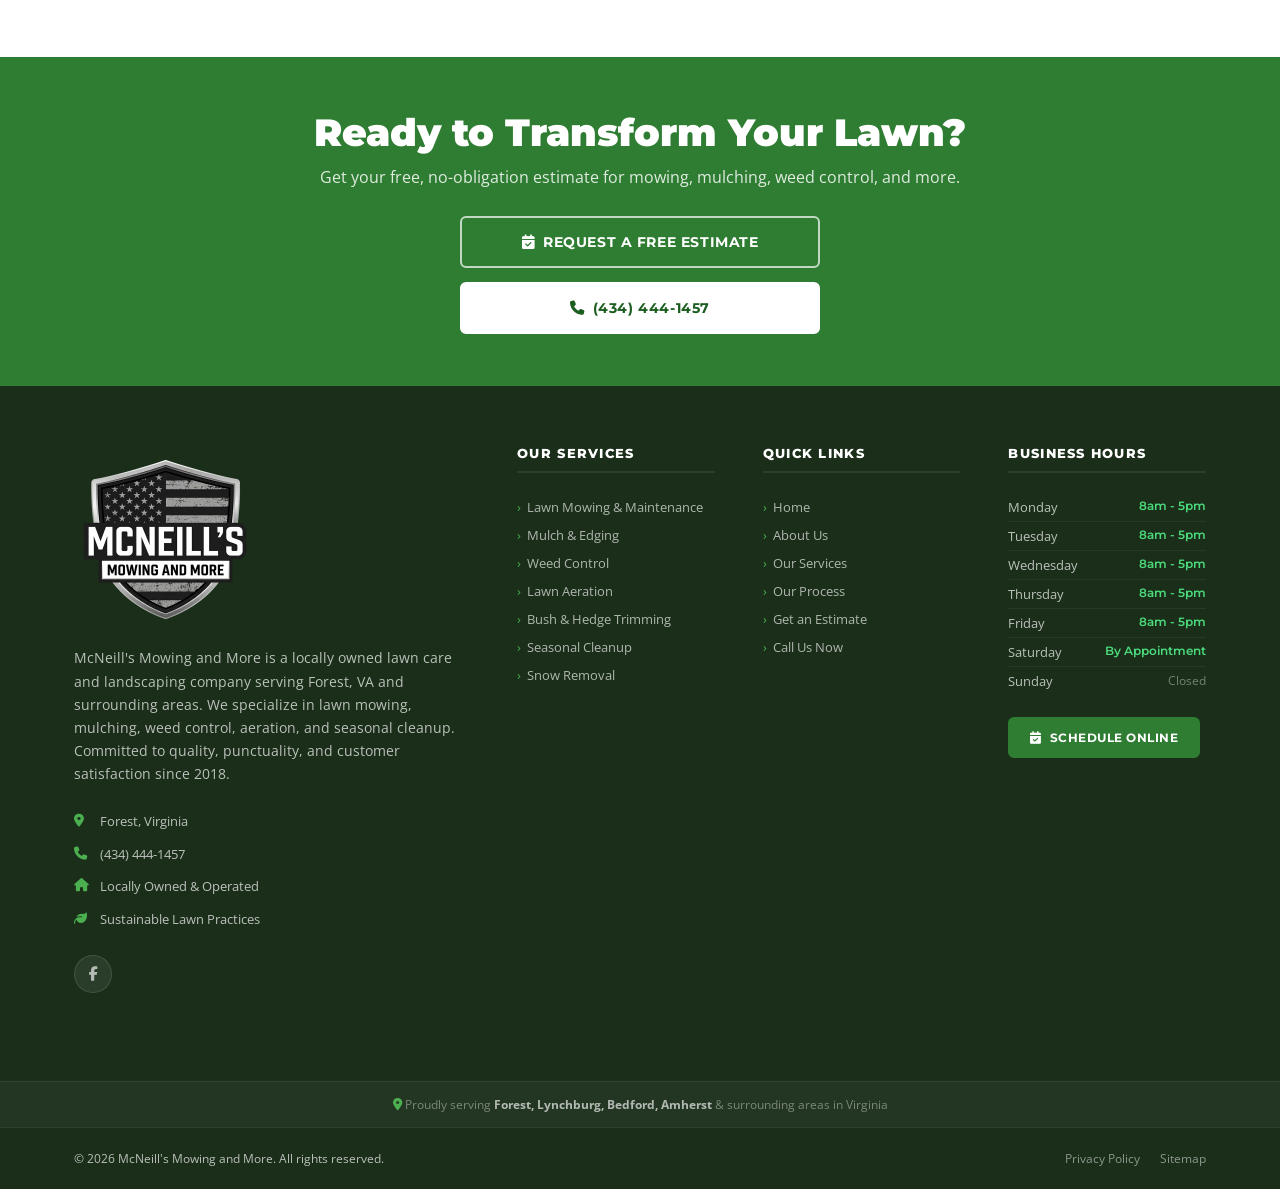
==== commit 0c767a08: "video" ====
--- a/index.html
+++ b/index.html
@@ -94,6 +94,9 @@
      HERO
  -->
 <section class="hero" id="home" aria-labelledby="hero-heading">
+  <video class="hero-video" autoplay muted loop playsinline>
+    <source src="Mason Assets/17380736-hd_1920_1080_25fps.mp4" type="video/mp4">
+  </video>
   <div class="hero-bg-pattern"></div>
   <div class="hero-accent"></div>
 
@@ -477,13 +480,14 @@
     mobileMenu.querySelectorAll('a').forEach(link => link.addEventListener('click', closeMobileMenu));
     document.addEventListener('keydown', e => { if (e.key === 'Escape') closeMobileMenu(); });
 
-    // Sticky nav shadow
+    // Pill → white navbar: toggle .scrolled when hero bottom leaves viewport
     const navbar = document.querySelector('.navbar');
-    window.addEventListener('scroll', () => {
-      navbar.style.boxShadow = window.scrollY > 10
-        ? '0 4px 20px rgba(0,0,0,0.15)'
-        : '0 2px 12px rgba(0,0,0,0.10)';
-    });
+    const heroSection = document.querySelector('.hero');
+    function updateNavbar() {
+      navbar.classList.toggle('scrolled', heroSection.getBoundingClientRect().bottom <= navbar.offsetHeight);
+    }
+    window.addEventListener('scroll', updateNavbar, { passive: true });
+    updateNavbar();
 
     // CTA buttons scroll to contact form
     const heroCard = document.getElementById('contact');
--- a/styles.css
+++ b/styles.css
@@ -68,20 +68,47 @@
 
 /* ─── Navigation ───────────────────────────────────────────────── */
 .navbar {
+  background: transparent;
+  position: fixed; top: 0; left: 0; right: 0; z-index: 1000;
+  padding: 14px 20px;
+  box-shadow: none;
+  transition: background 0.35s ease, box-shadow 0.35s ease, padding 0.35s ease;
+}
+.navbar.scrolled {
   background: #fff;
-  position: sticky; top: 0; z-index: 1000;
   box-shadow: 0 2px 12px rgba(0,0,0,0.10);
-}
+  padding: 0;
+}
+.navbar:not(.scrolled) .nav-links > li > a { color: rgba(255,255,255,0.90); }
+.navbar:not(.scrolled) .nav-links > li > a:hover { color: #fff; background: rgba(255,255,255,0.10); }
+.navbar:not(.scrolled) .nav-phone { color: rgba(255,255,255,0.90); }
+.navbar:not(.scrolled) .nav-phone i { color: rgba(255,255,255,0.65); }
+.navbar:not(.scrolled) .hamburger span { background: #fff; }
+
 .nav-inner {
   display: flex; align-items: center; justify-content: space-between;
-  padding: 0 24px; max-width: 1180px; margin: 0 auto; height: 95px;
+  padding: 0 22px; max-width: 1180px; margin: 0 auto; height: 66px;
+  background: rgba(14, 22, 14, 0.78);
+  border-radius: 12px;
+  backdrop-filter: blur(14px);
+  -webkit-backdrop-filter: blur(14px);
+  transition: background 0.35s ease, border-radius 0.35s ease, height 0.35s ease, backdrop-filter 0.35s ease;
+}
+.navbar.scrolled .nav-inner {
+  background: transparent;
+  border-radius: 0;
+  height: 88px;
+  backdrop-filter: none;
+  -webkit-backdrop-filter: none;
 }
 .nav-logo {
   display: flex; align-items: center; gap: 10px;
   font-family: 'Montserrat', sans-serif; font-weight: 900;
   font-size: 1.1rem; color: var(--navy); line-height: 1;
-  width: auto; height: 79px;
-}
+  width: auto; height: 52px;
+  transition: height 0.35s ease;
+}
+.navbar.scrolled .nav-logo { height: 72px; }
 .nav-logo .logo-icon {
   width: 34px; height: 34px; background: var(--green);
   border-radius: 4px; display: flex; align-items: center; justify-content: center;
@@ -164,9 +191,17 @@
   min-height: 88vh;
   display: flex; align-items: center;
   overflow: hidden;
-  background:
-    linear-gradient(135deg, rgba(26,46,26,0.88) 0%, rgba(45,74,45,0.80) 60%, rgba(30,58,30,0.88) 100%),
-    url("Mason Assets/photo-1716904519810-349244919824.avif") center/cover no-repeat;
+  background: #1a2e1a;
+}
+.hero::before {
+  content: '';
+  position: absolute; inset: 0; z-index: 1; pointer-events: none;
+  background: linear-gradient(135deg, rgba(26,46,26,0.88) 0%, rgba(45,74,45,0.80) 60%, rgba(30,58,30,0.88) 100%);
+}
+.hero-video {
+  position: absolute; inset: 0; z-index: 0;
+  width: 100%; height: 100%;
+  object-fit: cover;
 }
 .hero-bg-pattern {
   position: absolute; inset: 0;
@@ -182,7 +217,7 @@
   pointer-events: none;
 }
 .hero-content {
-  position: relative; z-index: 2;
+  position: relative; z-index: 3;
   max-width: 1180px; margin: 0 auto; padding: 80px 24px;
   display: grid; grid-template-columns: 1fr 420px; gap: 60px; align-items: center;
 }
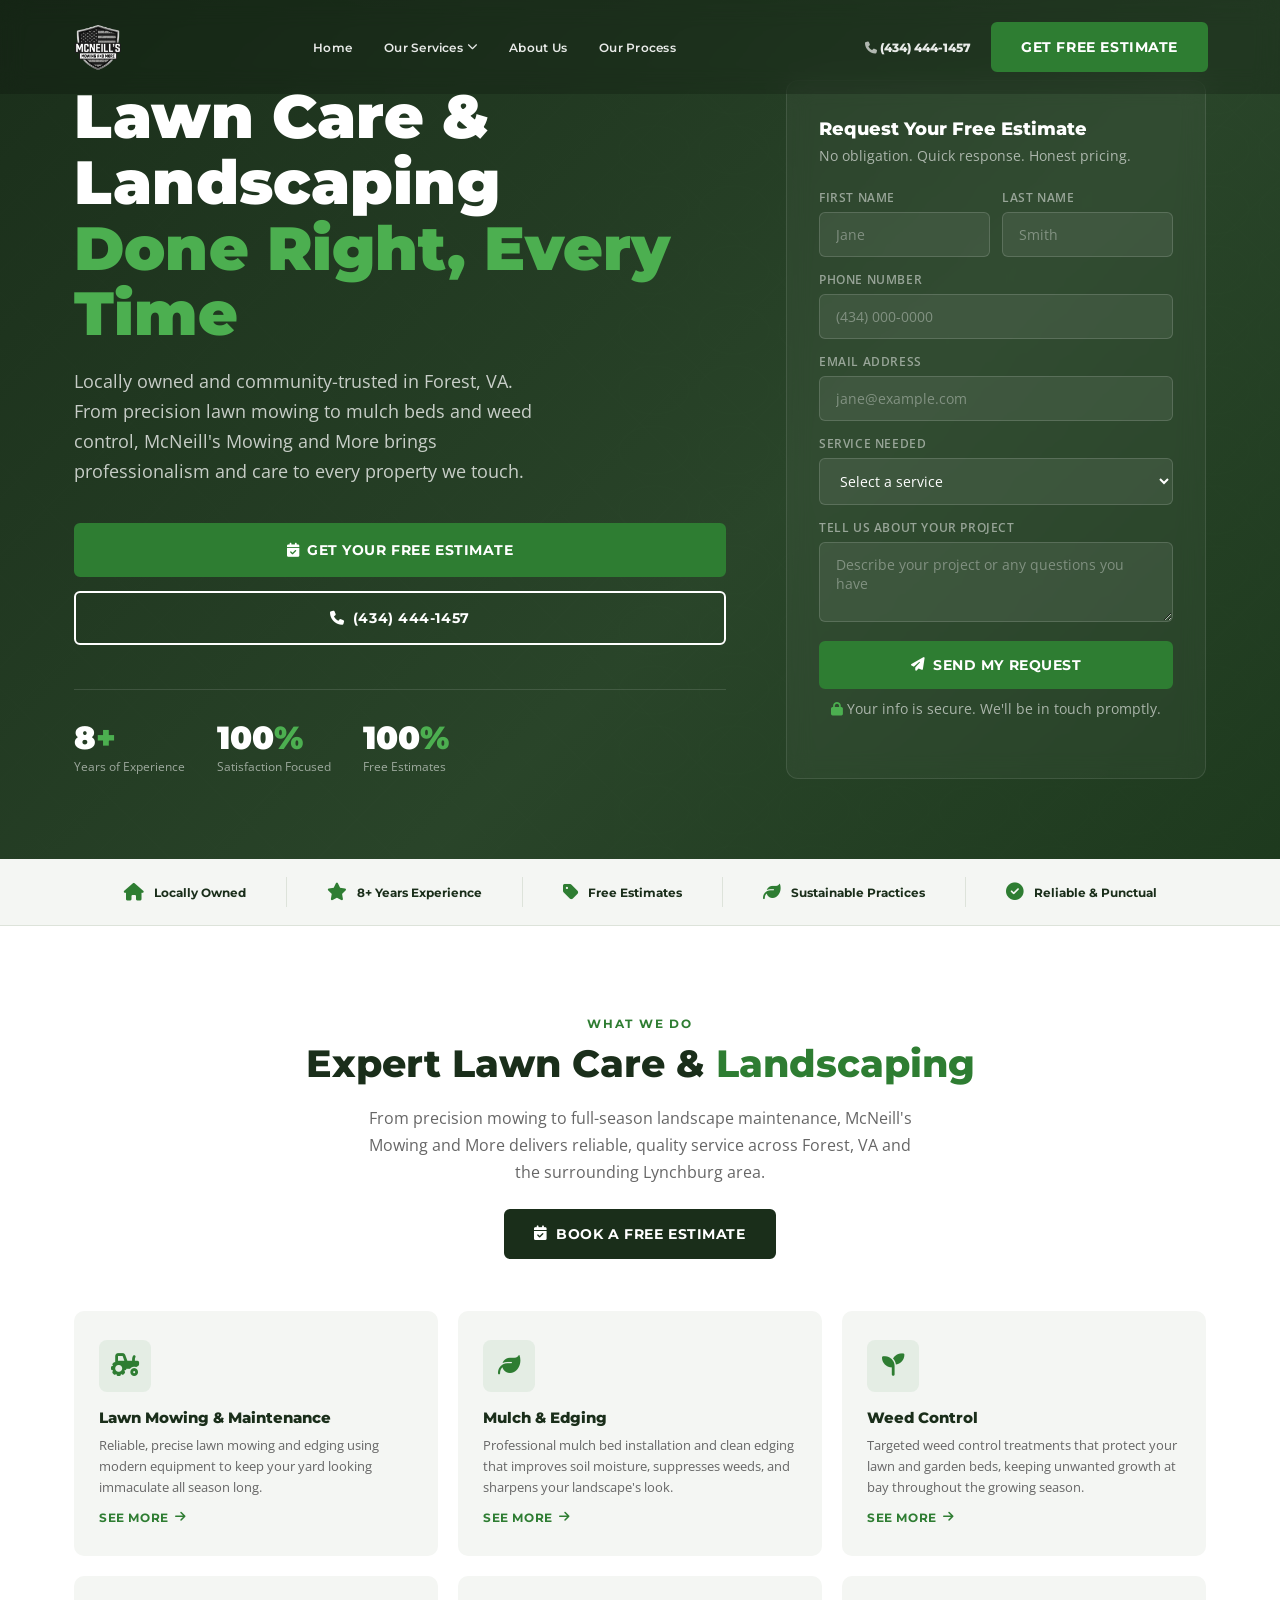
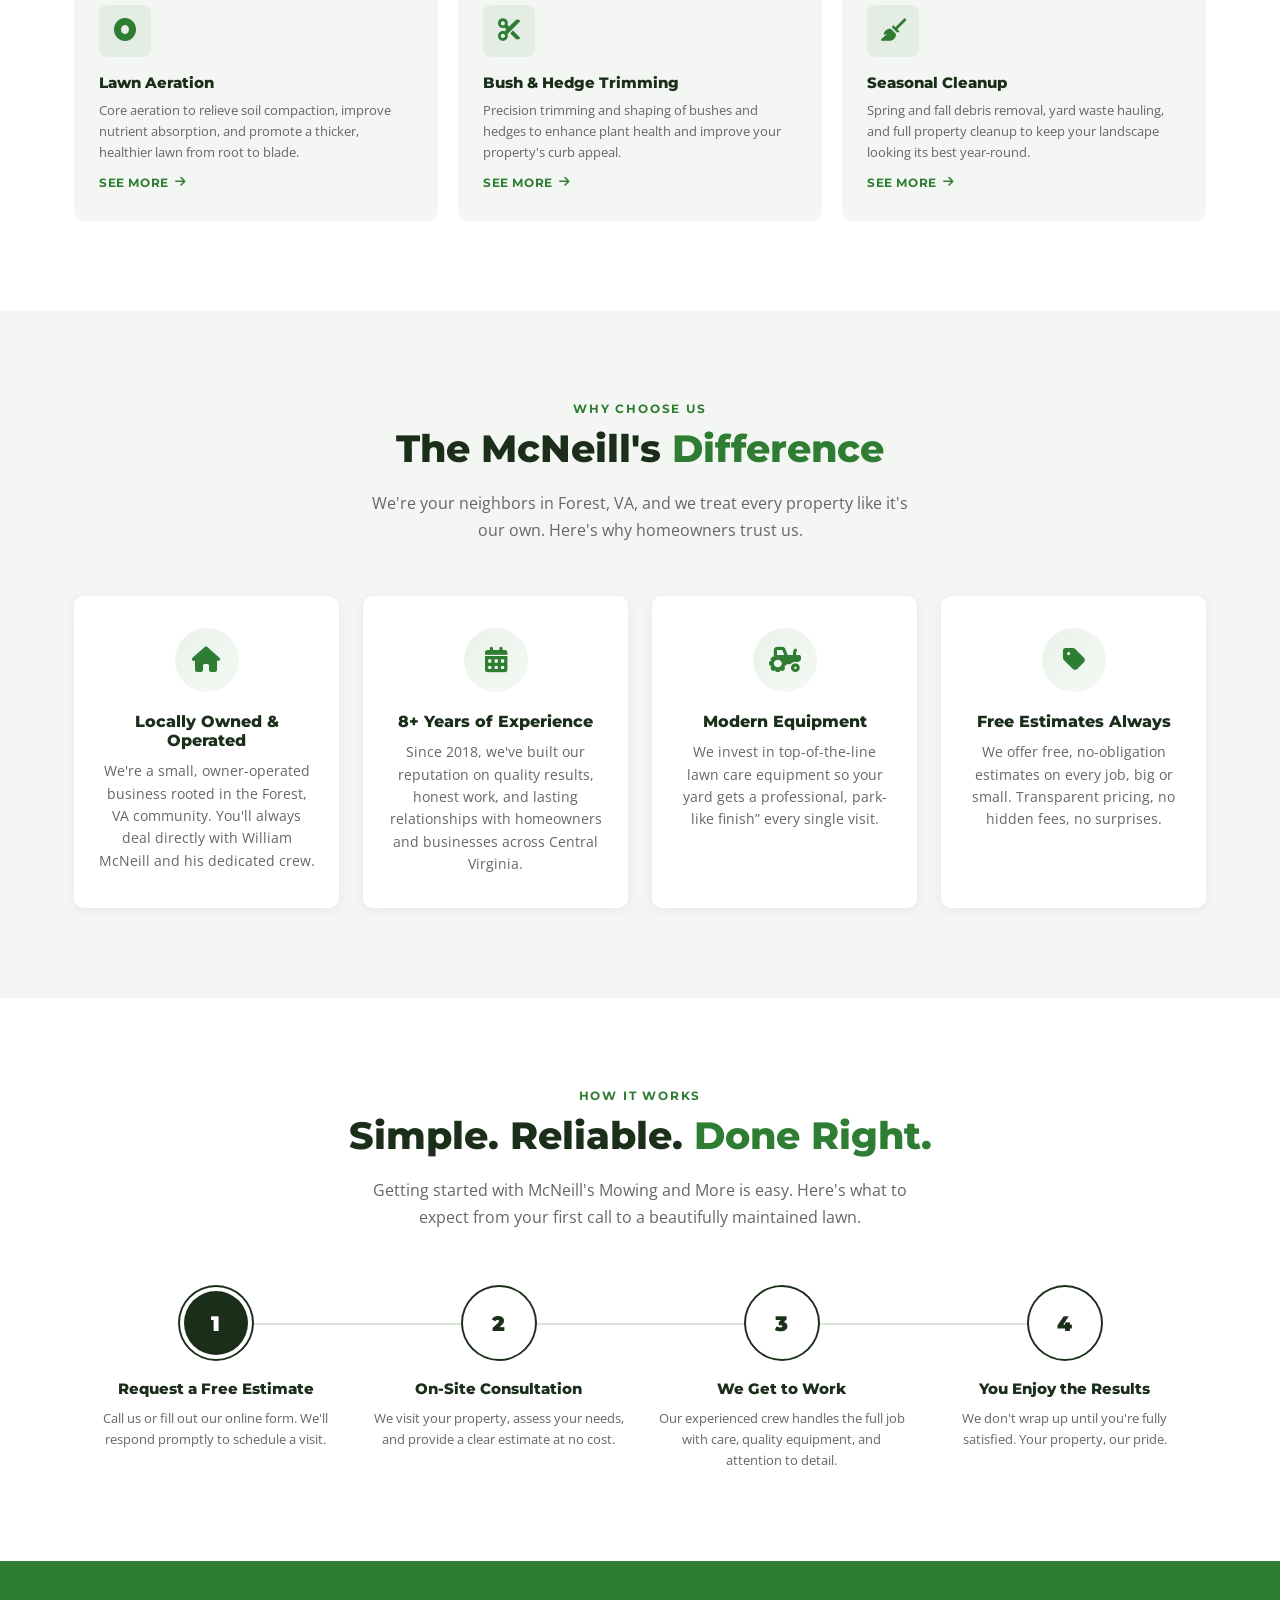
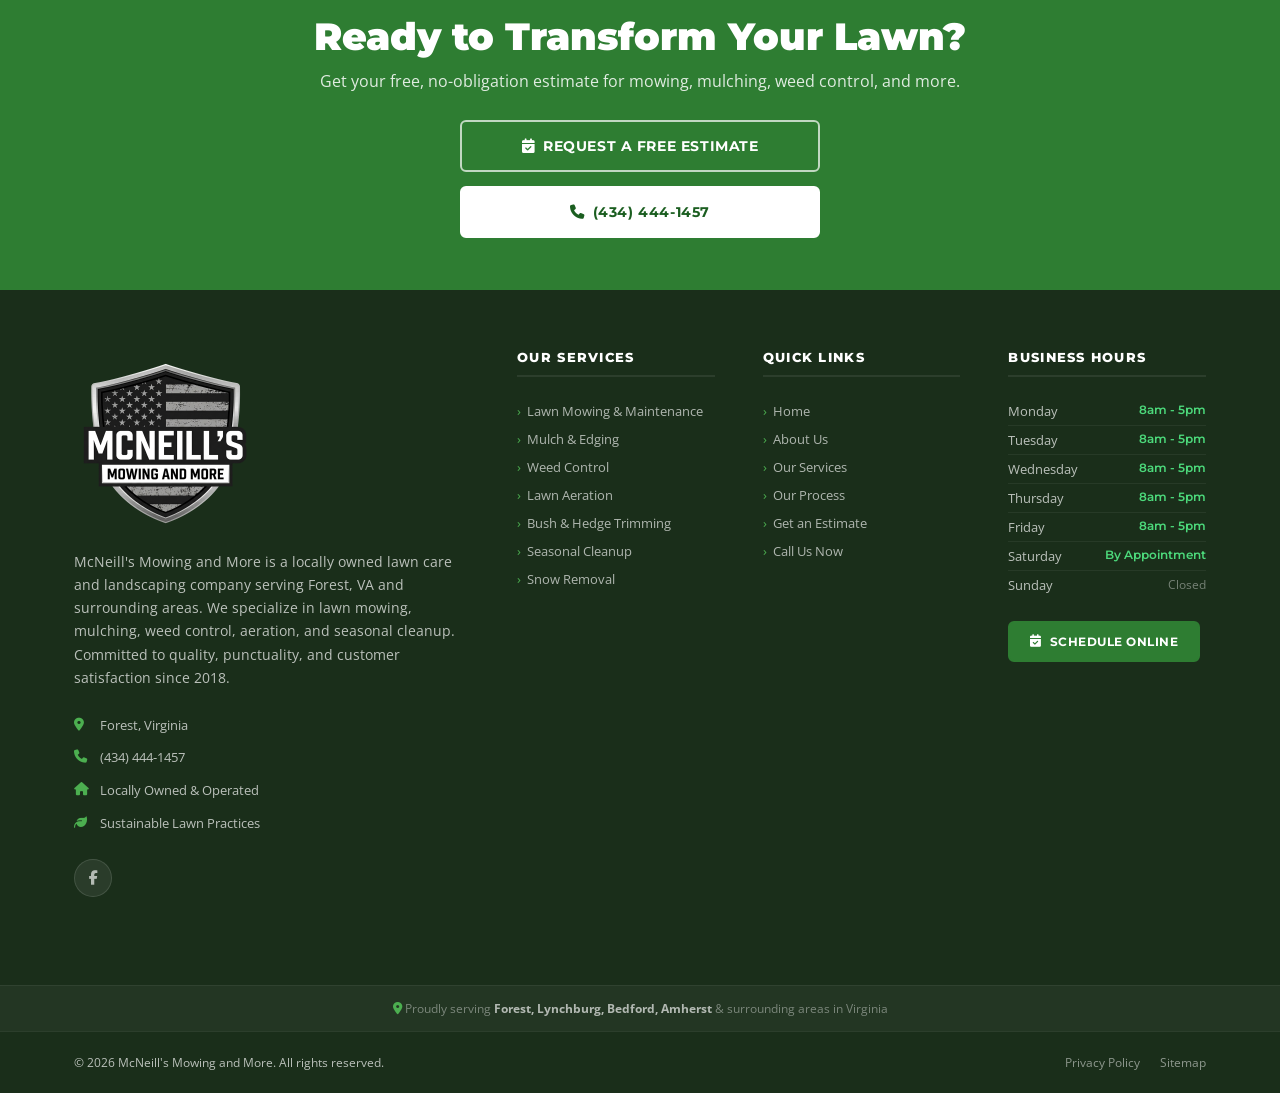
==== commit 0f6fe7d9: "refine" ====
--- a/index.html
+++ b/index.html
@@ -210,11 +210,11 @@
 -->
 <section class="services" id="services" aria-labelledby="services-heading">
   <div class="container">
-    <div>
+    <div class="section-header">
       <p class="section-label">What We Do</p>
       <h2 class="section-title" id="services-heading">Expert Lawn Care &amp; <span>Landscaping</span></h2>
       <p class="section-sub">From precision mowing to full-season landscape maintenance, McNeill's Mowing and More delivers reliable, quality service across Forest, VA and the surrounding Lynchburg area.</p>
-      <br/><br/>
+      <br/>
       <a href="#contact" class="btn btn-navy"><i class="fa-solid fa-calendar-check"></i>Book a Free Estimate</a>
     </div>
     <div class="services-grid" id="lawn">
--- a/styles.css
+++ b/styles.css
@@ -68,14 +68,18 @@
 
 /* ─── Navigation ───────────────────────────────────────────────── */
 .navbar {
-  background: transparent;
+  background: rgba(0, 0, 0, 0.18);
+  backdrop-filter: blur(12px);
+  -webkit-backdrop-filter: blur(12px);
   position: fixed; top: 0; left: 0; right: 0; z-index: 1000;
   padding: 14px 20px;
   box-shadow: none;
-  transition: background 0.35s ease, box-shadow 0.35s ease, padding 0.35s ease;
+  transition: background 0.35s ease, box-shadow 0.35s ease, padding 0.35s ease, backdrop-filter 0.35s ease;
 }
 .navbar.scrolled {
   background: #fff;
+  backdrop-filter: none;
+  -webkit-backdrop-filter: none;
   box-shadow: 0 2px 12px rgba(0,0,0,0.10);
   padding: 0;
 }
@@ -88,18 +92,12 @@
 .nav-inner {
   display: flex; align-items: center; justify-content: space-between;
   padding: 0 22px; max-width: 1180px; margin: 0 auto; height: 66px;
-  background: rgba(14, 22, 14, 0.78);
   border-radius: 12px;
-  backdrop-filter: blur(14px);
-  -webkit-backdrop-filter: blur(14px);
-  transition: background 0.35s ease, border-radius 0.35s ease, height 0.35s ease, backdrop-filter 0.35s ease;
+  transition: border-radius 0.35s ease, height 0.35s ease;
 }
 .navbar.scrolled .nav-inner {
-  background: transparent;
   border-radius: 0;
   height: 88px;
-  backdrop-filter: none;
-  -webkit-backdrop-filter: none;
 }
 .nav-logo {
   display: flex; align-items: center; gap: 10px;
@@ -151,7 +149,7 @@
 .dropdown a i { color: var(--green); width: 16px; text-align: center; }
 .dropdown li:not(:last-child) a { border-bottom: 1px solid var(--gray-mid); }
 
-.nav-cta { display: flex; align-items: center; gap: 10px; }
+.nav-cta { display: flex; align-items: center; gap: 20px; }
 .nav-phone { font-family: 'Montserrat', sans-serif; font-weight: 800; font-size: 0.75rem; color: var(--navy); }
 .nav-phone i { color: var(--green); }
 
@@ -305,8 +303,9 @@
 
 /* ─── Services Section ────────────────────────────────────────── */
 .services { padding: 90px 0; background: #fff; }
-.services .container { display: grid; grid-template-columns: 1fr 1fr; gap: 60px; align-items: center; }
-.services-grid { display: grid; grid-template-columns: 1fr 1fr; gap: 20px; }
+.services .section-header { text-align: center; margin-bottom: 52px; }
+.services .section-header .section-sub { margin: 0 auto; }
+.services-grid { display: grid; grid-template-columns: repeat(3, 1fr); gap: 20px; }
 .service-card {
   background: var(--gray-bg); border-radius: 10px; padding: 28px 24px;
   border: 1px solid transparent; transition: var(--transition);
@@ -524,11 +523,11 @@
   .nav-phone { display: none; }
   .hamburger { display: flex; }
   .footer-grid { grid-template-columns: 1fr 1fr; gap: 36px; }
-  .hero-content { grid-template-columns: 1fr; }
+  .hero-content { grid-template-columns: 1fr; padding-top: 120px; }
   .hero-card { max-width: 500px; margin: 0 auto; }
   .hero-stats { justify-content: center; flex-wrap: wrap; }
   .hero-stats > div { text-align: center; }
-  .services .container { grid-template-columns: 1fr; }
+  .services-grid { grid-template-columns: repeat(2, 1fr); }
   .why-grid { grid-template-columns: repeat(2, 1fr); }
   .process-steps { grid-template-columns: repeat(2, 1fr); gap: 40px; }
   .process-steps::before { display: none; }
@@ -640,7 +639,7 @@
   inset: 0;
   background: linear-gradient(135deg, rgba(20,20,20,0.92) 0%, rgba(40,40,40,0.84) 60%, rgba(20,20,20,0.90) 100%);
 }
-.service-page-hero .container { position: relative; z-index: 2; padding-top: 64px; padding-bottom: 64px; }
+.service-page-hero .container { position: relative; z-index: 2; padding-top: 120px; padding-bottom: 64px; }
 .service-page-hero h1 {
   font-family: 'Montserrat', sans-serif;
   font-weight: 900;
@@ -715,7 +714,6 @@
   padding: 13px 16px;
   background: var(--gray-bg);
   border-radius: var(--radius);
-  border-left: 3px solid var(--green);
 }
 .service-sidebar-card {
   background: var(--navy);
